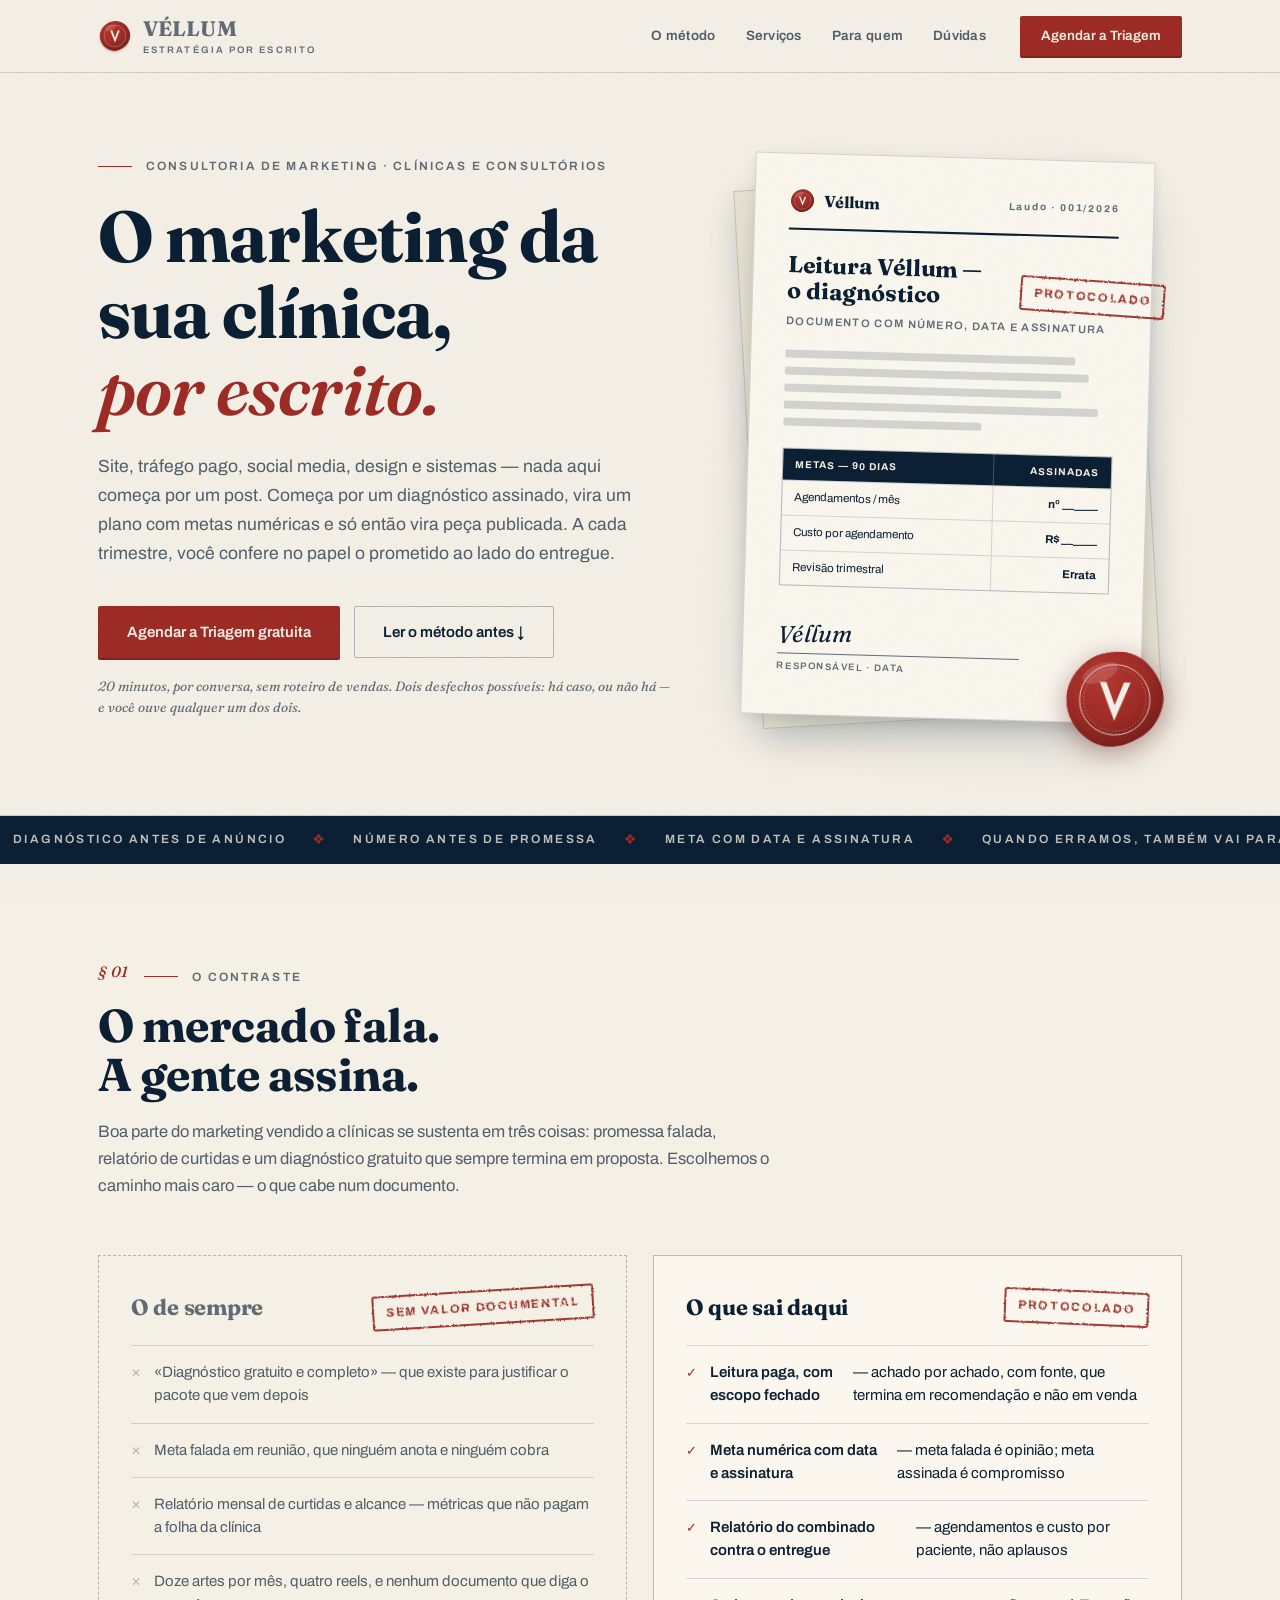
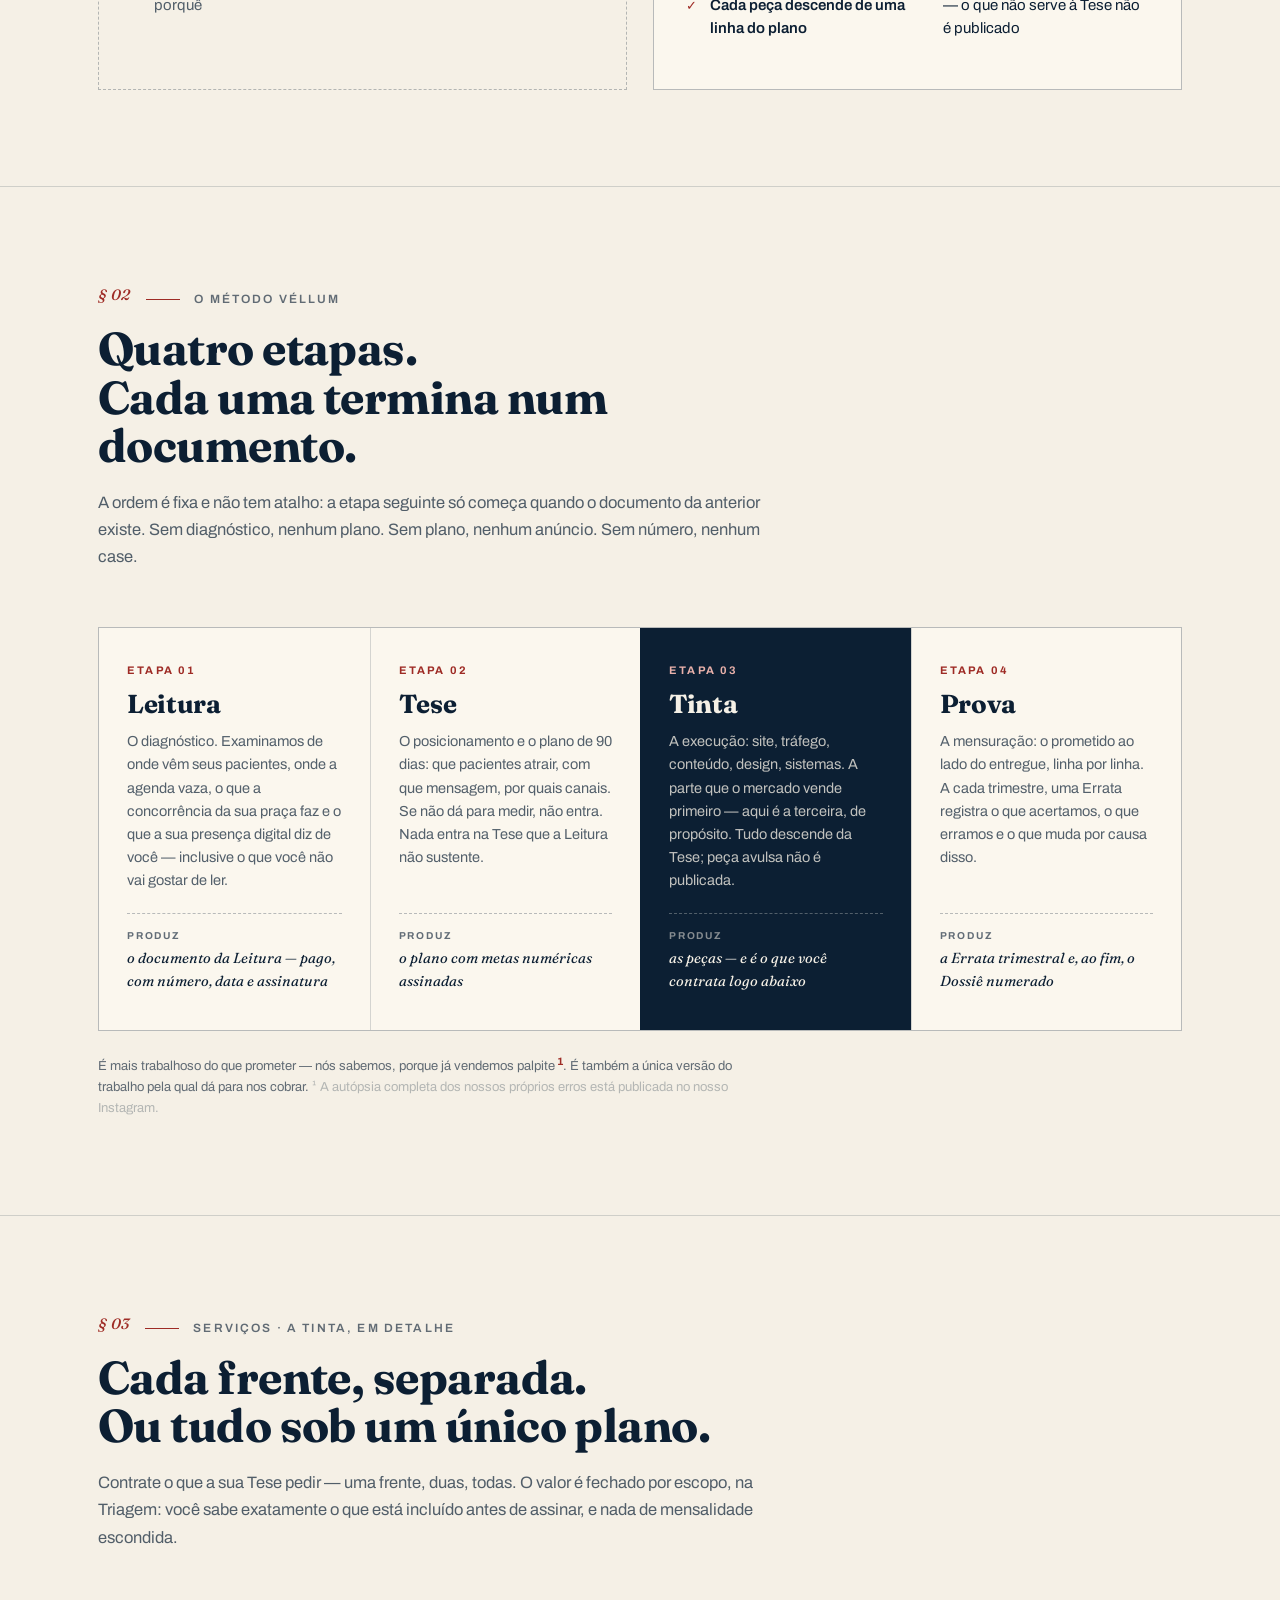
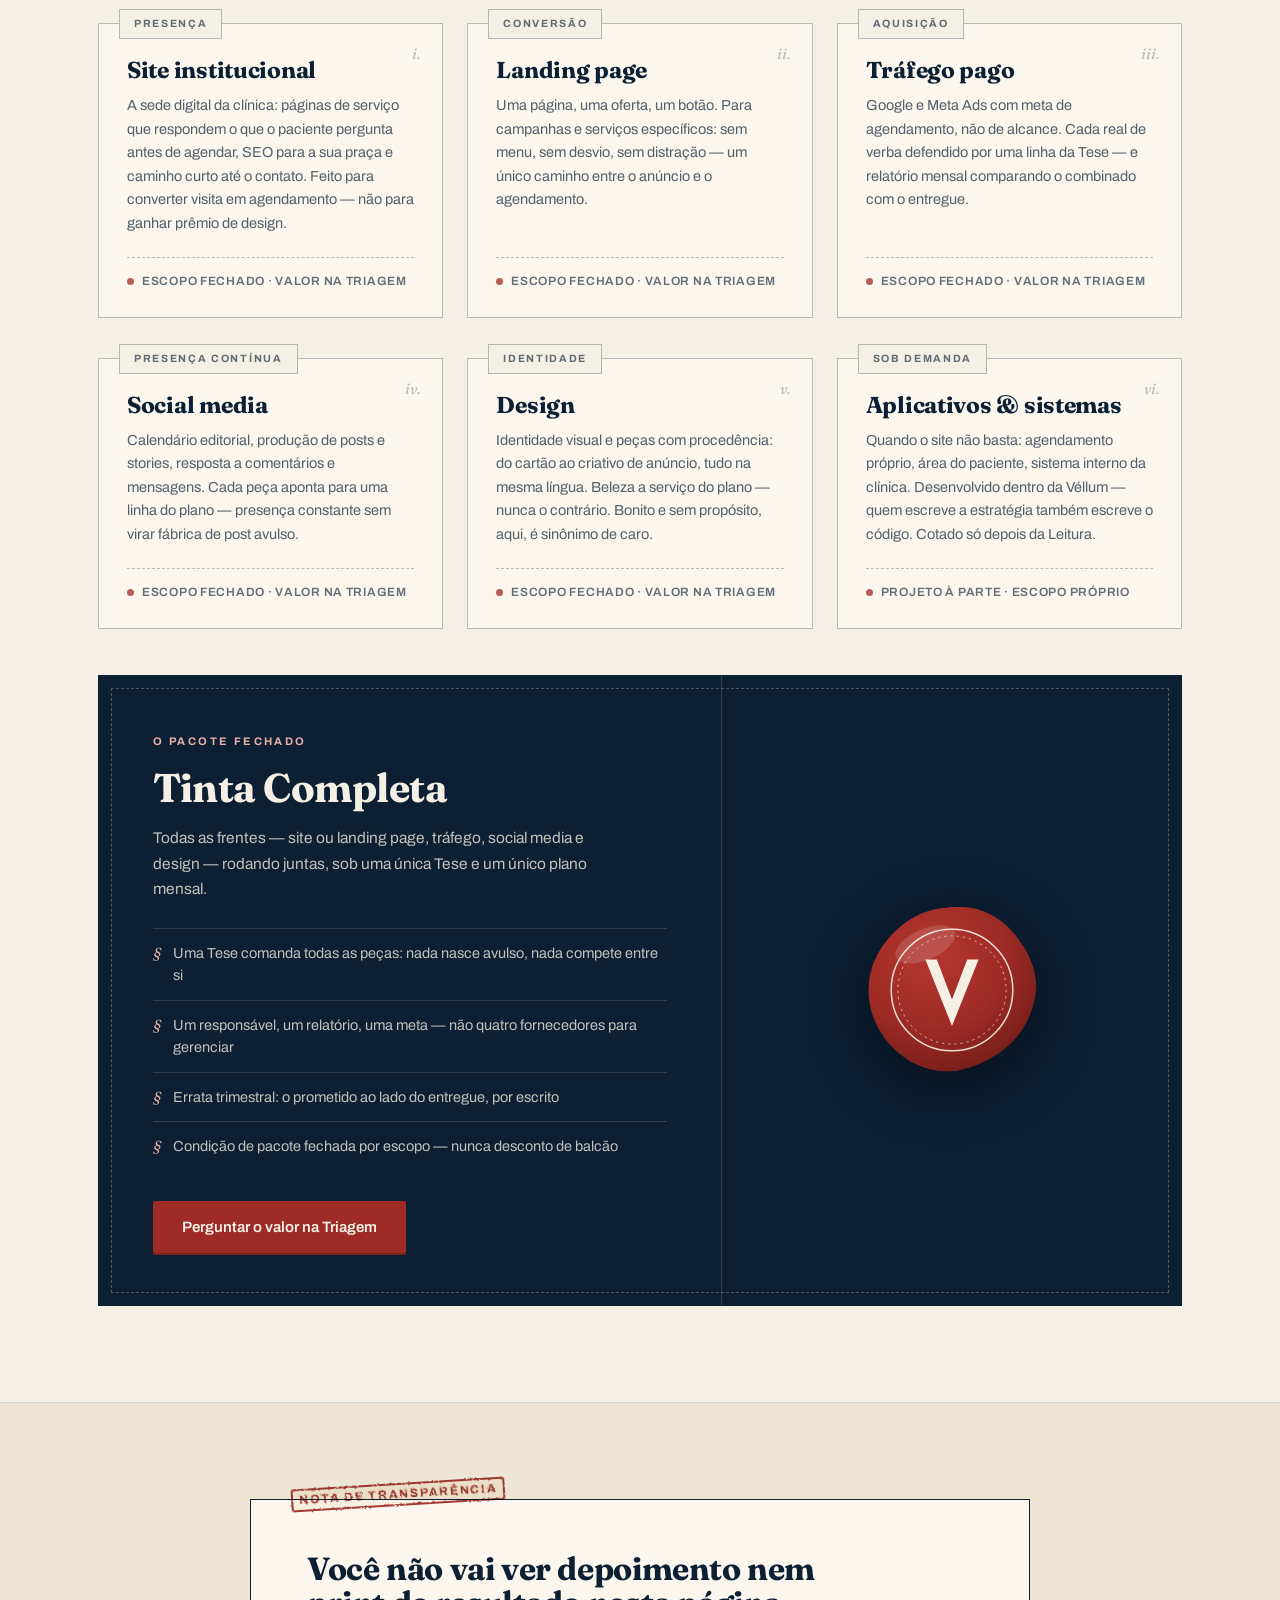
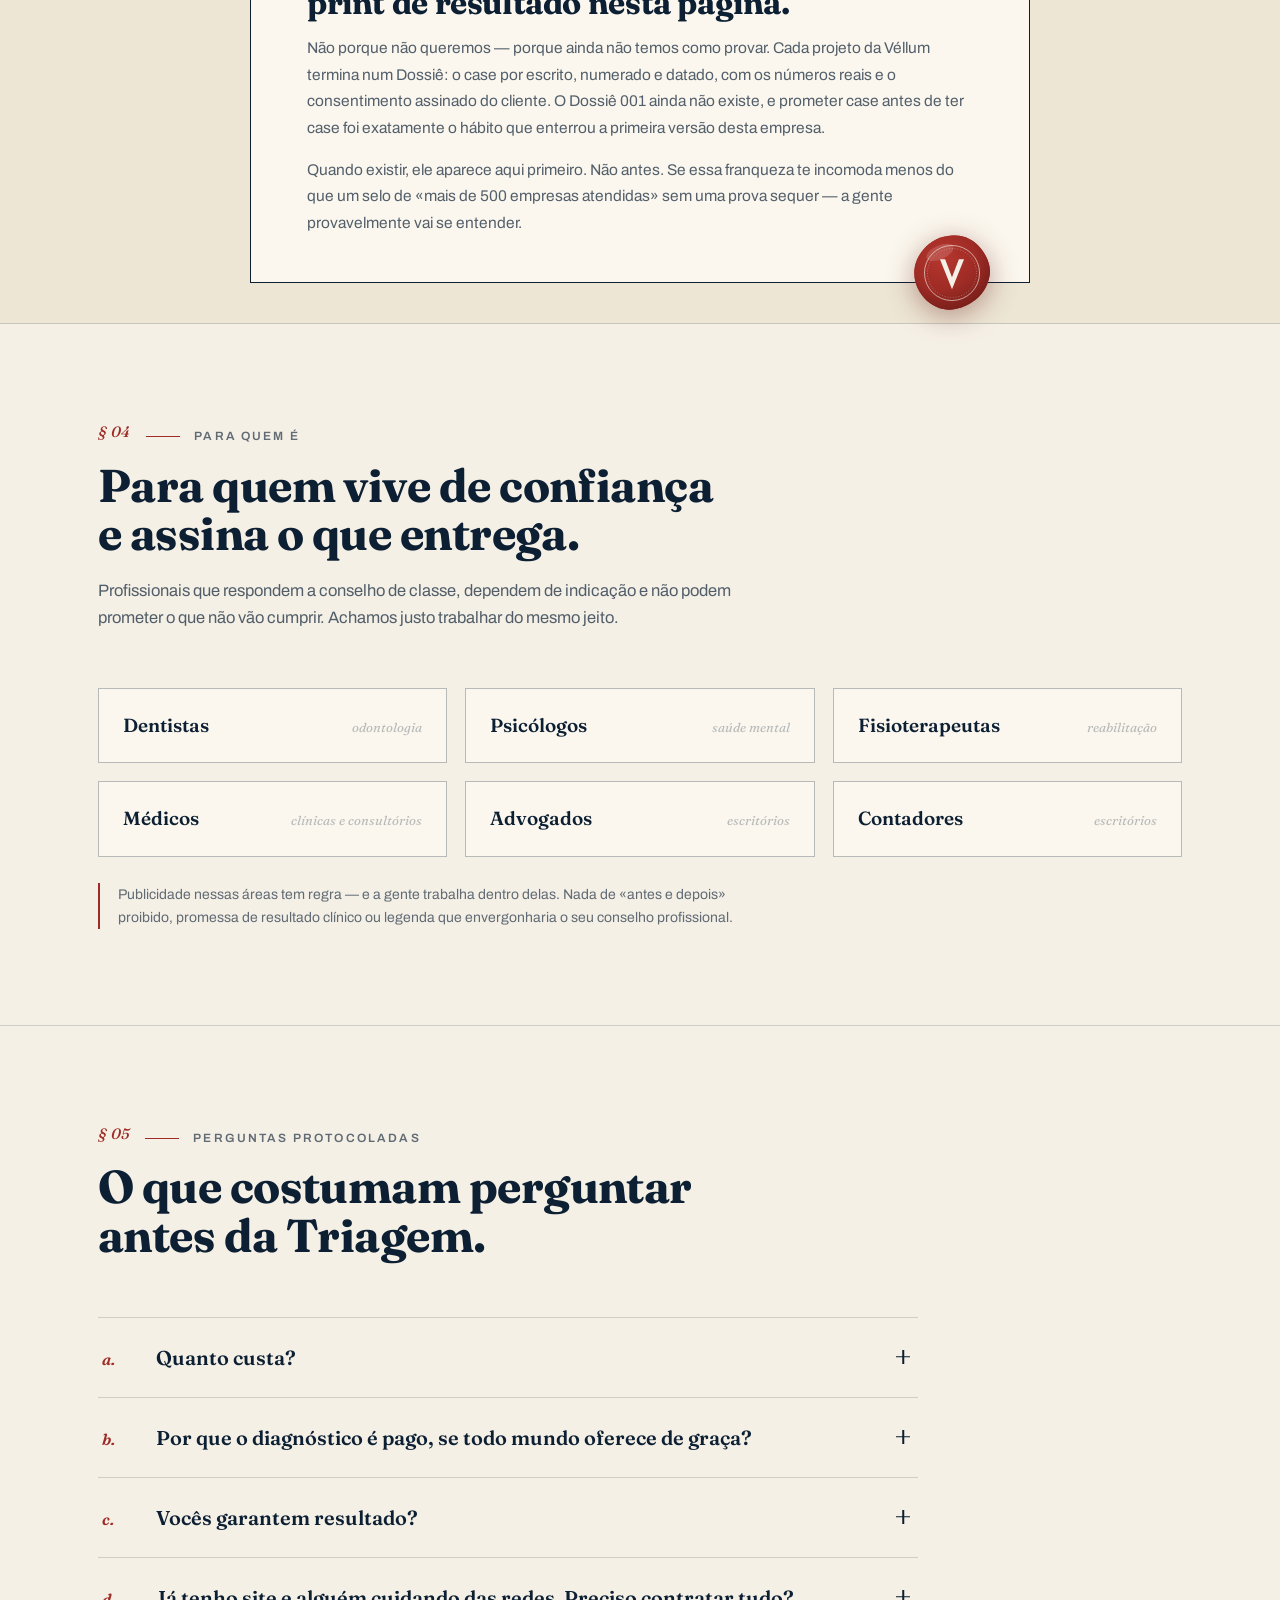
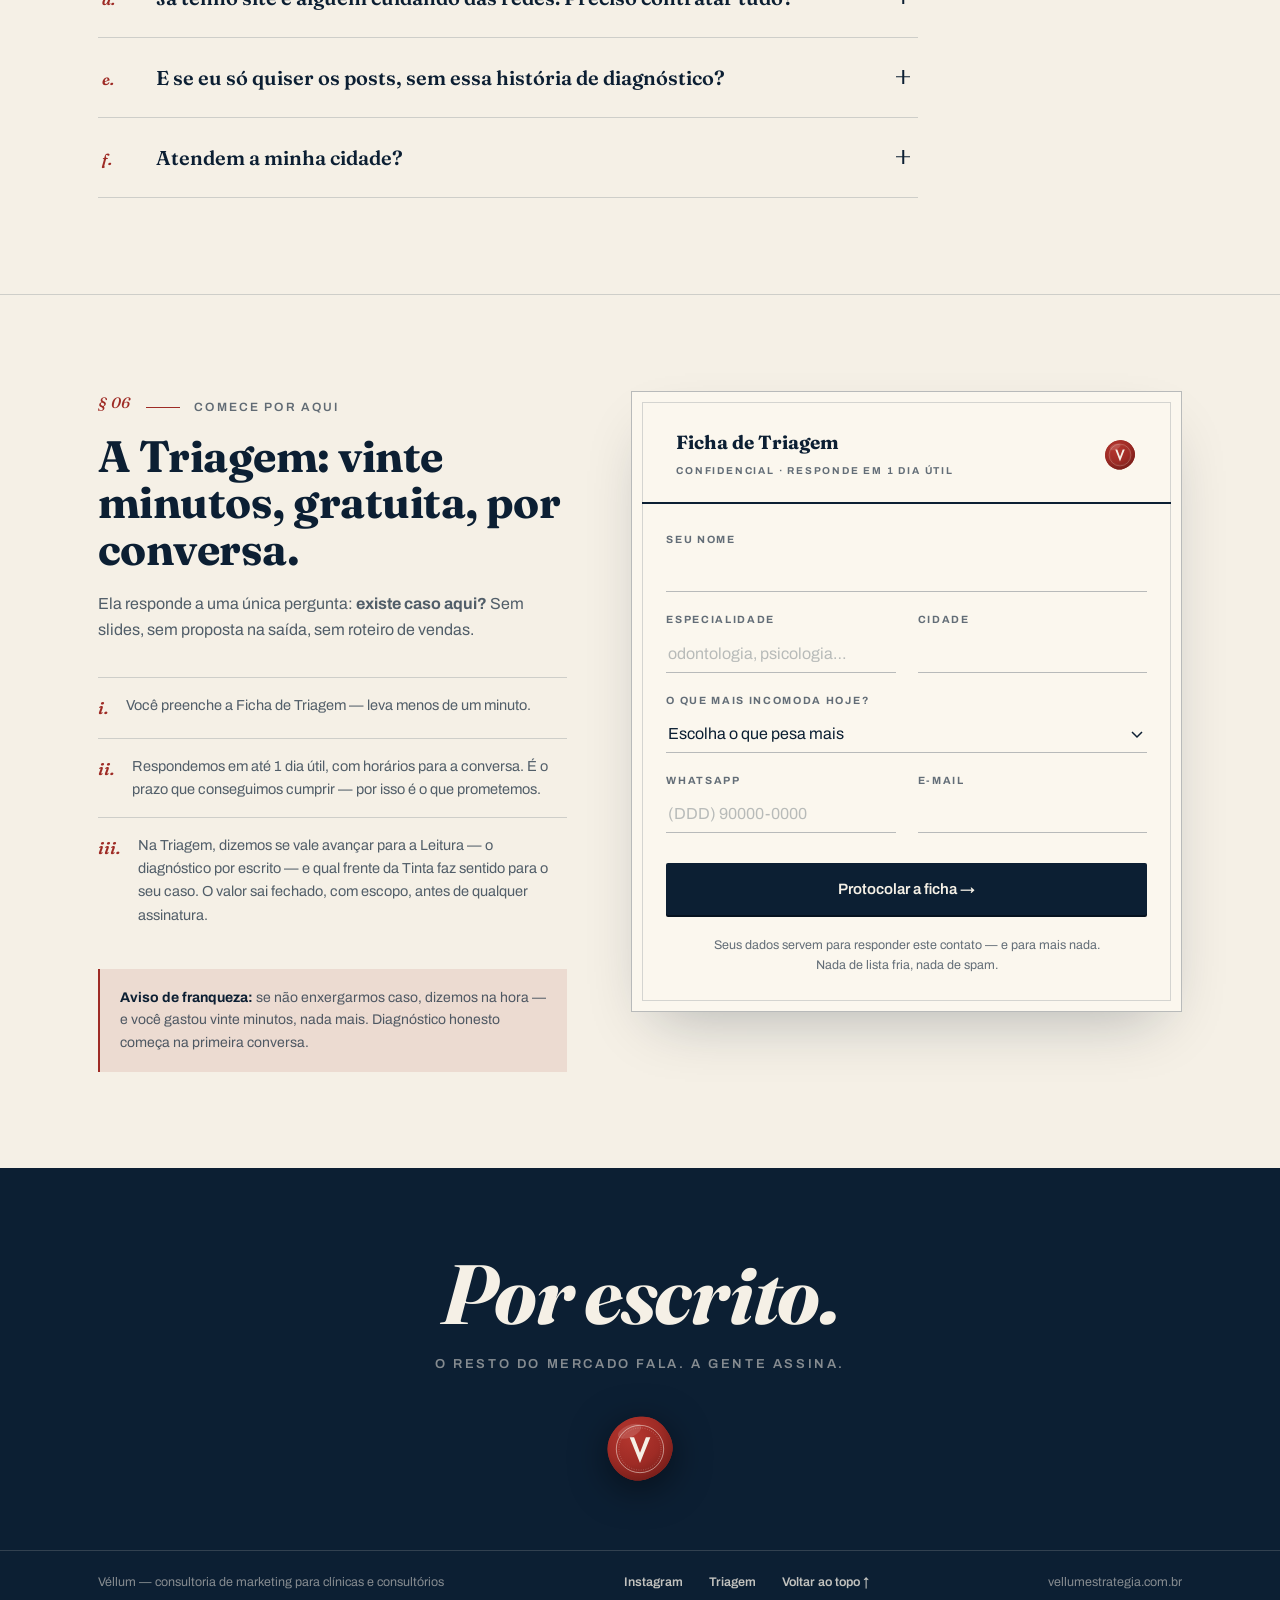
==== index.html @ a54502ae "Initial commit via Netlify [skip ci]" ====
<!doctype html>
<html lang="pt-BR" class="no-js">
<head>
<meta charset="utf-8">
<meta name="viewport" content="width=device-width, initial-scale=1">
<title>Véllum — O marketing da sua clínica, por escrito</title>
<meta name="description" content="Consultoria de marketing para clínicas e consultórios: site, tráfego pago, social media, design e sistemas — tudo descendo de um diagnóstico e de um plano com metas assinadas. Comece pela Triagem gratuita de 20 minutos.">
<meta property="og:title" content="Véllum — O marketing da sua clínica, por escrito">
<meta property="og:description" content="Diagnóstico antes de anúncio. Número antes de promessa. Meta com data e assinatura. Comece pela Triagem gratuita.">
<meta property="og:type" content="website">
<meta property="og:locale" content="pt_BR">
<meta property="og:url" content="https://vellumestrategia.com.br">
<meta property="og:image" content="https://vellumestrategia.com.br/assets/og.png">
<meta property="og:image:width" content="1200">
<meta property="og:image:height" content="630">
<meta name="twitter:card" content="summary_large_image">
<meta name="twitter:title" content="Véllum — O marketing da sua clínica, por escrito">
<meta name="twitter:description" content="Diagnóstico antes de anúncio. Número antes de promessa. Meta com data e assinatura. Comece pela Triagem gratuita.">
<meta name="twitter:image" content="https://vellumestrategia.com.br/assets/og.png">
<meta name="theme-color" content="#F5F0E6">
<link rel="canonical" href="https://vellumestrategia.com.br/">
<link rel="icon" type="image/svg+xml" href="data:image/svg+xml,%3Csvg xmlns='http://www.w3.org/2000/svg' viewBox='0 0 128 128'%3E%3Ccircle cx='64' cy='64' r='60' fill='%239E2B25'/%3E%3Cpath d='M 44 40 L 64 94 L 84 40 L 75 40 L 64 72 L 53 40 Z' fill='%23F5F0E6'/%3E%3C/svg%3E">
<link rel="icon" type="image/png" sizes="32x32" href="assets/favicon-32.png">
<link rel="apple-touch-icon" href="assets/apple-touch-icon.png">
<script type="application/ld+json">
{"@context":"https://schema.org","@type":"ProfessionalService","name":"Véllum — Estratégia por escrito","description":"Consultoria de marketing para clínicas e consultórios. Diagnóstico, plano, execução e prova — tudo por escrito, com metas assinadas.","url":"https://vellumestrategia.com.br","areaServed":"BR","sameAs":["https://instagram.com/vellum.estrategia"]}
</script>
<script type="application/ld+json">
{"@context":"https://schema.org","@type":"FAQPage","mainEntity":[
{"@type":"Question","name":"Quanto custa a consultoria da Véllum?","acceptedAnswer":{"@type":"Answer","text":"Depende do escopo — que se define antes do preço. Na Triagem gratuita, o valor sai fechado por escrito: o que está incluído, o que não está, quanto custa. Sem mensalidade escondida."}},
{"@type":"Question","name":"Por que o diagnóstico é pago?","acceptedAnswer":{"@type":"Answer","text":"Quem diagnostica de graça precisa se pagar na venda — o diagnóstico gratuito existe para encontrar um problema que o pacote resolve. A Leitura é paga para poder terminar em verdade, inclusive a de que você não precisa de nós agora. A Triagem, conversa inicial de 20 minutos, é gratuita."}},
{"@type":"Question","name":"Vocês garantem resultado?","acceptedAnswer":{"@type":"Answer","text":"Não — e desconfie de quem garante. Garantimos metas numéricas assinadas antes de começar, execução que descende do plano e revisão trimestral com o prometido ao lado do entregue."}},
{"@type":"Question","name":"Preciso contratar todos os serviços?","acceptedAnswer":{"@type":"Answer","text":"Não. As frentes são modulares: dá para contratar só o tráfego pago, só o site, só o social media ou só o design. O diagnóstico diz o que de fato precisa mudar."}},
{"@type":"Question","name":"A Véllum atende a minha cidade?","acceptedAnswer":{"@type":"Answer","text":"Sim — atendimento remoto para todo o Brasil. A concorrência da sua praça é analisada no diagnóstico e o tráfego é configurado para a geografia real dos seus pacientes."}}
]}
</script>
<!-- Google Analytics 4 · trocar o valor de VELLUM_GA4 pelo ID real (G-XXXXXXXXXX) para ativar -->
<script>
  window.VELLUM_GA4 = 'G-S2M0ZX8E9G';
  window.dataLayer = window.dataLayer || [];
  function gtag(){ dataLayer.push(arguments); }
  window.gtag = gtag;
  if (window.VELLUM_GA4 !== 'G-XXXXXXXXXX') {
    var gs = document.createElement('script');
    gs.async = true;
    gs.src = 'https://www.googletagmanager.com/gtag/js?id=' + window.VELLUM_GA4;
    document.head.appendChild(gs);
    gtag('js', new Date());
    gtag('config', window.VELLUM_GA4, { anonymize_ip: true });
  }
</script>
<link rel="preconnect" href="https://fonts.googleapis.com">
<link rel="preconnect" href="https://fonts.gstatic.com" crossorigin>
<link href="https://fonts.googleapis.com/css2?family=Fraunces:ital,opsz,wght@0,9..144,400;0,9..144,600;0,9..144,700;1,9..144,400;1,9..144,500&family=Archivo:wght@400;500;600;700&display=swap" rel="stylesheet">
<style>
  :root{
    --paper:#F5F0E6;
    --paper-warm:#FBF7EE;
    --paper-deep:#EDE6D5;
    --ink:#0C1F33;
    --ink-70:rgba(12,31,51,.70);
    --ink-55:rgba(12,31,51,.64);
    --ink-28:rgba(12,31,51,.28);
    --ink-16:rgba(12,31,51,.16);
    --lacre:#9E2B25;
    --lacre-deep:#7E211C;
    --lacre-soft:rgba(158,43,37,.10);
    --paper-on-ink:rgba(245,240,230,.78);
    --paper-on-ink-soft:rgba(245,240,230,.52);
    --serif:'Fraunces','Palatino Linotype',Palatino,Georgia,serif;
    --sans:'Archivo','Segoe UI',system-ui,sans-serif;
    --rule:1px solid var(--ink-16);
    --w:1140px;
  }
  *{margin:0;padding:0;box-sizing:border-box}
  html{scroll-behavior:smooth}
  @media(prefers-reduced-motion:reduce){html{scroll-behavior:auto}}
  [id]{scroll-margin-top:96px}
  .skip{
    position:absolute;left:-9999px;top:0;z-index:3000;
    background:var(--ink);color:var(--paper);padding:12px 20px;
    font-family:var(--sans);font-weight:600;font-size:14px;text-decoration:none;
  }
  .skip:focus{left:12px;top:12px}
  input:-webkit-autofill,input:-webkit-autofill:hover,input:-webkit-autofill:focus{
    -webkit-box-shadow:0 0 0 1000px var(--paper-warm) inset;
    -webkit-text-fill-color:var(--ink);
  }
  body{
    background:var(--paper);
    color:var(--ink);
    font-family:var(--sans);
    line-height:1.55;
    -webkit-font-smoothing:antialiased;
    text-rendering:optimizeLegibility;
    overflow-x:hidden;
  }
  body::before{
    content:'';position:fixed;inset:0;pointer-events:none;z-index:2000;
    background-image:url("data:image/svg+xml;utf8,%3Csvg%20xmlns%3D%22http%3A%2F%2Fwww.w3.org%2F2000%2Fsvg%22%20width%3D%22300%22%20height%3D%22300%22%3E%3Cfilter%20id%3D%22n%22%3E%3CfeTurbulence%20type%3D%22fractalNoise%22%20baseFrequency%3D%220.9%22%20numOctaves%3D%222%22%2F%3E%3CfeColorMatrix%20values%3D%220%200%200%200%200.05%200%200%200%200%200.12%200%200%200%200%200.2%200%200%200%200.045%200%22%2F%3E%3C%2Ffilter%3E%3Crect%20width%3D%22300%22%20height%3D%22300%22%20filter%3D%22url(%23n)%22%2F%3E%3C%2Fsvg%3E");
    opacity:.5;
  }
  ::selection{background:var(--lacre);color:var(--paper)}
  a{color:inherit}
  :focus-visible{outline:2px dashed var(--lacre);outline-offset:3px}
  .wrap{max-width:var(--w);margin:0 auto;padding:0 28px}
  h1,h2,h3{font-family:var(--serif);font-weight:700;letter-spacing:-.012em;line-height:1.06}
  .serif-i{font-family:var(--serif);font-style:italic;font-weight:500}

  /* ---------- reveal ---------- */
  .js .r{opacity:0;transform:translateY(18px);transition:opacity .65s ease,transform .65s cubic-bezier(.22,.7,.25,1)}
  .js .r.in{opacity:1;transform:none}
  .js [data-stagger]>*{opacity:0;transform:translateY(16px);transition:opacity .6s ease,transform .6s cubic-bezier(.22,.7,.25,1)}
  .js [data-stagger].in>*{opacity:1;transform:none}
  .js [data-stagger].in>*:nth-child(2){transition-delay:.08s}
  .js [data-stagger].in>*:nth-child(3){transition-delay:.16s}
  .js [data-stagger].in>*:nth-child(4){transition-delay:.24s}
  .js [data-stagger].in>*:nth-child(5){transition-delay:.32s}
  .js [data-stagger].in>*:nth-child(6){transition-delay:.40s}
  .js [data-stagger].in>*:nth-child(7){transition-delay:.48s}
  @media(prefers-reduced-motion:reduce){
    .js .r,.js [data-stagger]>*{opacity:1 !important;transform:none !important;transition:none !important}
  }

  /* ---------- type helpers ---------- */
  .eyebrow{
    font-size:12px;letter-spacing:.18em;text-transform:uppercase;
    color:var(--ink-55);font-weight:600;display:flex;align-items:center;gap:14px;
  }
  .eyebrow::before{content:'';width:34px;height:1px;background:var(--lacre);flex:none}
  .section-num{
    font-family:var(--serif);font-style:italic;font-weight:500;
    color:var(--lacre);font-size:15px;letter-spacing:.02em;white-space:nowrap;
  }

  /* ---------- stamp ---------- */
  .stamp{
    display:inline-block;
    font-family:var(--sans);font-weight:700;font-size:12px;
    letter-spacing:.14em;text-transform:uppercase;
    color:var(--lacre);
    border:2.5px solid var(--lacre);
    border-radius:3px;
    padding:6px 12px;
    transform:rotate(-3.5deg);
    mix-blend-mode:multiply;
    opacity:.92;
    filter:url(#rough-ink);
  }
  .stamp.ok{transform:rotate(2.5deg)}
  .stamp.big{font-size:15px;padding:9px 18px;border-width:3px}

  /* ---------- buttons ---------- */
  .btn{
    display:inline-flex;align-items:center;justify-content:center;gap:10px;
    font-family:var(--sans);font-weight:600;font-size:15px;line-height:1.2;
    padding:16px 28px;border-radius:2px;text-decoration:none;cursor:pointer;
    border:1.5px solid transparent;
    transition:background .18s ease,border-color .18s ease,transform .12s ease,box-shadow .18s ease;
  }
  .btn:active{transform:translateY(1px)}
  .btn-wax{
    background:var(--lacre);color:var(--paper);
    box-shadow:0 2px 0 var(--lacre-deep);
  }
  .btn-wax:hover{background:var(--lacre-deep);box-shadow:0 1px 0 var(--lacre-deep)}
  .btn-ink{background:var(--ink);color:var(--paper);box-shadow:0 2px 0 #06121f}
  .btn-ink:hover{background:#122c47}
  .btn-line{background:transparent;color:var(--ink);border-color:var(--ink-28)}
  .btn-line:hover{border-color:var(--ink)}
  .btn small{display:block;font-weight:500;font-size:12px;opacity:.75;letter-spacing:.02em}

  /* ---------- header ---------- */
  header{
    position:sticky;top:0;z-index:100;
    background:rgba(245,240,230,.9);
    backdrop-filter:blur(8px);-webkit-backdrop-filter:blur(8px);
    border-bottom:var(--rule);
    transition:box-shadow .25s ease;
  }
  header.scrolled{box-shadow:0 1px 0 var(--ink-16),0 8px 24px rgba(12,31,51,.06)}
  header .wrap{display:flex;align-items:center;justify-content:space-between;height:72px}
  .brand{display:flex;align-items:center;gap:11px;text-decoration:none}
  .brand svg{width:34px;height:34px;display:block;filter:drop-shadow(0 1px 1px rgba(94,17,12,.35))}
  .brand b{font-family:var(--serif);font-weight:700;font-size:21px;letter-spacing:.005em}
  .brand span{display:block;font-size:9.5px;letter-spacing:.22em;text-transform:uppercase;color:var(--ink-55);font-weight:600;margin-top:-2px}
  nav{display:flex;align-items:center;gap:34px}
  .navlinks{display:none;gap:30px}
  @media(min-width:880px){.navlinks{display:flex}}
  .navlinks a{font-size:13.5px;font-weight:600;text-decoration:none;color:var(--ink-70);letter-spacing:.02em;position:relative;padding:4px 0}
  .navlinks a::after{content:'';position:absolute;left:0;bottom:0;height:1.5px;width:0;background:var(--lacre);transition:width .22s ease}
  .navlinks a:hover::after{width:100%}
  .nav-cta{padding:11px 20px;font-size:13.5px;white-space:nowrap}

  /* ---------- hero ---------- */
  .hero{position:relative;border-bottom:var(--rule);overflow:hidden}
  .hero .wrap{
    display:grid;grid-template-columns:minmax(0,1.05fr) minmax(0,.85fr);
    gap:40px;align-items:center;padding-top:84px;padding-bottom:96px;
  }
  @media(max-width:960px){
    .hero .wrap{grid-template-columns:1fr;padding-top:60px;padding-bottom:64px}
  }
  .hero h1{font-size:clamp(40px,6vw,72px);max-width:640px;margin-top:22px}
  .hero h1 em{font-style:italic;font-weight:600;color:var(--lacre);white-space:nowrap}
  .hero .lede{
    font-size:17.5px;color:var(--ink-70);max-width:540px;margin-top:26px;line-height:1.65;
  }
  .hero .ctas{display:flex;gap:14px;margin-top:38px;flex-wrap:wrap;align-items:center}
  .hero .cta-note{
    margin-top:18px;font-size:13.5px;color:var(--ink-55);
    font-family:var(--serif);font-style:italic;
  }

  /* documento ilustrado */
  .doc-stage{position:relative;min-height:520px;display:flex;align-items:center;justify-content:center}
  @media(max-width:960px){.doc-stage{min-height:0;margin-top:52px;transform:scale(.94)}}
  @media(max-width:460px){.doc-stage{display:none}}
  .sheet{
    position:relative;width:400px;background:var(--paper-warm);
    border:1px solid var(--ink-16);
    box-shadow:0 24px 60px -18px rgba(12,31,51,.28),0 4px 14px rgba(12,31,51,.08);
    padding:34px 34px 40px;
    transform:rotate(1.6deg);
  }
  .sheet-behind{
    position:absolute;width:400px;height:96%;left:50%;top:52%;
    transform:translate(-50%,-50%) rotate(-3.2deg);
    background:var(--paper-deep);border:1px solid var(--ink-16);
    box-shadow:0 10px 30px rgba(12,31,51,.12);
  }
  .sheet-behind::before{
    content:'TESE · PLANO DE 90 DIAS';
    position:absolute;top:14px;left:22px;
    font-size:10px;letter-spacing:.2em;color:var(--ink-28);font-weight:700;
  }
  .doc-head{display:flex;align-items:center;justify-content:space-between;border-bottom:2px solid var(--ink);padding-bottom:14px}
  .doc-head .l{display:flex;align-items:center;gap:9px}
  .doc-head svg{width:26px;height:26px}
  .doc-head b{font-family:var(--serif);font-size:16px}
  .doc-head span{font-size:10px;letter-spacing:.18em;color:var(--ink-55);font-weight:700}
  .doc-title{margin-top:22px;font-family:var(--serif);font-weight:700;font-size:23px;line-height:1.15}
  .doc-meta{margin-top:8px;font-size:11px;letter-spacing:.12em;text-transform:uppercase;color:var(--ink-55);font-weight:600}
  .doc-lines{margin-top:20px;display:flex;flex-direction:column;gap:9px}
  .doc-lines i{display:block;height:8px;border-radius:2px;background:var(--ink-16)}
  .doc-lines i:nth-child(2){width:92%}
  .doc-lines i:nth-child(3){width:84%}
  .doc-lines i:nth-child(4){width:95%}
  .doc-lines i:nth-child(5){width:60%}
  .doc-table{margin-top:22px;border:1px solid var(--ink-28);font-size:11.5px}
  .doc-table .tr{display:flex;border-top:1px solid var(--ink-16)}
  .doc-table .tr:first-child{border-top:0;background:var(--ink);color:var(--paper);font-weight:700;letter-spacing:.1em;text-transform:uppercase;font-size:10px}
  .doc-table .td{padding:8px 12px;flex:1}
  .doc-table .td+.td{border-left:1px solid var(--ink-16);flex:0 0 118px;text-align:right;font-weight:700}
  .doc-table .tr:first-child .td+.td{border-left-color:rgba(245,240,230,.25)}
  .doc-sign{margin-top:26px;display:flex;align-items:flex-end;justify-content:space-between}
  .doc-sign .line{flex:1;margin-right:88px}
  .doc-sign .sig{font-family:var(--serif);font-style:italic;font-size:24px;color:var(--ink);transform:rotate(-2deg)}
  .doc-sign .lbl{border-top:1px solid var(--ink-55);margin-top:4px;padding-top:5px;font-size:9.5px;letter-spacing:.16em;text-transform:uppercase;color:var(--ink-55);font-weight:600}
  .doc-stamp{position:absolute;right:-14px;top:118px}
  .doc-seal{position:absolute;right:-30px;bottom:-32px;width:110px;height:110px;filter:drop-shadow(0 6px 14px rgba(94,17,12,.4))}

  /* ---------- ticker ---------- */
  .ticker{background:var(--ink);color:var(--paper-on-ink);overflow:hidden;border-bottom:var(--rule)}
  .ticker-track{display:flex;width:max-content;animation:tick 30s linear infinite}
  .ticker span{
    display:inline-flex;align-items:center;gap:26px;
    padding:13px 13px;font-size:12px;letter-spacing:.2em;text-transform:uppercase;font-weight:600;white-space:nowrap;
  }
  .ticker b{color:var(--lacre);font-size:14px;font-weight:400}
  @keyframes tick{to{transform:translateX(-50%)}}
  @media(prefers-reduced-motion:reduce){.ticker-track{animation:none}}

  /* ---------- sections ---------- */
  section{padding:96px 0;border-bottom:var(--rule);position:relative}
  @media(max-width:760px){section{padding:68px 0}}
  .section-head{max-width:680px;margin-bottom:56px}
  .section-head .top{display:flex;align-items:baseline;gap:16px;margin-bottom:16px}
  .section-head h2{font-size:clamp(30px,4.2vw,46px)}
  .section-head .sub{margin-top:18px;color:var(--ink-70);font-size:16.5px;line-height:1.65}

  /* ---------- contraste ---------- */
  .versus{display:grid;grid-template-columns:1fr 1fr;gap:26px}
  @media(max-width:820px){.versus{grid-template-columns:1fr}}
  .vs-card{border:1px solid var(--ink-28);background:var(--paper-warm);padding:34px 32px;position:relative}
  .vs-card.bad{background:transparent;border-style:dashed}
  .vs-card .vs-head{display:flex;align-items:center;justify-content:space-between;gap:12px;margin-bottom:8px}
  .vs-card h3{font-size:22px}
  .vs-card.bad h3{color:var(--ink-55)}
  .vs-list{list-style:none;margin-top:20px}
  .vs-list li{
    padding:15px 0;border-top:1px solid var(--ink-16);
    font-size:15px;color:var(--ink-70);line-height:1.55;
    display:flex;gap:13px;align-items:baseline;
  }
  .vs-list li::before{flex:none;font-weight:700}
  .vs-card.bad .vs-list li::before{content:'✕';color:var(--ink-28);font-size:12px}
  .vs-card.good .vs-list li::before{content:'✓';color:var(--lacre);font-size:13px}
  .vs-card.good .vs-list li{color:var(--ink)}
  .vs-card.good .vs-list li b{font-weight:600}

  /* ---------- metodo ---------- */
  .met-grid{display:grid;grid-template-columns:repeat(4,1fr);gap:0;border:1px solid var(--ink-28);background:var(--paper-warm)}
  @media(max-width:960px){.met-grid{grid-template-columns:1fr 1fr}}
  @media(max-width:560px){.met-grid{grid-template-columns:1fr}}
  .met{padding:34px 28px 38px;border-left:1px solid var(--ink-16);position:relative;min-height:280px;display:flex;flex-direction:column}
  .met:first-child{border-left:0}
  @media(max-width:960px){.met:nth-child(3){border-left:0}.met:nth-child(n+3){border-top:1px solid var(--ink-16)}}
  @media(max-width:560px){.met{border-left:0 !important;border-top:1px solid var(--ink-16)}.met:first-child{border-top:0}}
  .met .stage{font-size:11px;letter-spacing:.2em;font-weight:700;color:var(--lacre);text-transform:uppercase}
  .met h3{font-size:26px;margin-top:12px}
  .met p{margin-top:12px;font-size:14.5px;color:var(--ink-70);line-height:1.6;flex-grow:1}
  .met .produce{
    margin-top:20px;padding-top:14px;border-top:1px dashed var(--ink-28);
    font-size:12.5px;color:var(--ink-55);
  }
  .met .produce b{display:block;font-size:10px;letter-spacing:.18em;text-transform:uppercase;margin-bottom:4px;color:var(--ink-55)}
  .met .produce span{font-family:var(--serif);font-style:italic;font-size:14.5px;color:var(--ink)}
  .met.dark{background:var(--ink);color:var(--paper)}
  .met.dark .stage{color:#E8B0AA}
  .met.dark p{color:var(--paper-on-ink)}
  .met.dark .produce{border-top-color:rgba(245,240,230,.3);color:var(--paper-on-ink-soft)}
  .met.dark .produce b{color:var(--paper-on-ink-soft)}
  .met.dark .produce span{color:var(--paper)}
  .met-foot{margin-top:22px;font-size:13px;color:var(--ink-55);max-width:640px;line-height:1.6}
  .met-foot sup{color:var(--lacre);font-weight:700}

  /* ---------- serviços ---------- */
  .svc-grid{display:grid;grid-template-columns:repeat(3,1fr);gap:24px;margin-top:14px}
  @media(max-width:980px){.svc-grid{grid-template-columns:1fr 1fr}}
  @media(max-width:640px){.svc-grid{grid-template-columns:1fr}}
  .svc{
    position:relative;border:1px solid var(--ink-28);background:var(--paper-warm);
    padding:34px 28px 26px;margin-top:16px;
    display:flex;flex-direction:column;
    transition:transform .22s ease,box-shadow .22s ease;
  }
  .svc:hover{transform:translateY(-4px);box-shadow:0 18px 40px -18px rgba(12,31,51,.25)}
  .svc .tab{
    position:absolute;top:-15px;left:20px;
    background:var(--paper);border:1px solid var(--ink-28);
    font-size:10.5px;letter-spacing:.16em;text-transform:uppercase;font-weight:700;color:var(--ink-55);
    padding:6px 14px;
  }
  .svc h3{font-size:23px}
  .svc p{margin-top:12px;font-size:14.5px;color:var(--ink-70);line-height:1.62;flex-grow:1}
  .svc .num{position:absolute;top:18px;right:22px;font-family:var(--serif);font-style:italic;color:var(--ink-28);font-size:15px}
  .svc .foot{
    margin-top:22px;padding-top:14px;border-top:1px dashed var(--ink-28);
    font-size:12px;letter-spacing:.06em;color:var(--ink-55);
    display:flex;align-items:center;gap:8px;text-transform:uppercase;font-weight:600;
  }
  .svc .foot::before{content:'';width:7px;height:7px;border-radius:50%;background:var(--lacre);opacity:.75}

  /* bundle */
  .bundle{
    margin-top:46px;background:var(--ink);color:var(--paper);
    border:1px solid var(--ink);position:relative;overflow:hidden;
    display:grid;grid-template-columns:1.15fr .85fr;gap:0;
  }
  @media(max-width:880px){.bundle{grid-template-columns:1fr}}
  .bundle::before{
    content:'';position:absolute;inset:12px;border:1px dashed rgba(245,240,230,.28);pointer-events:none;
  }
  .bundle .bl{padding:52px 54px}
  @media(max-width:600px){.bundle .bl{padding:40px 30px}}
  .bundle .tagline{font-size:11px;letter-spacing:.22em;text-transform:uppercase;font-weight:700;color:#E8B0AA}
  .bundle h3{font-size:clamp(28px,3.4vw,40px);margin-top:14px}
  .bundle .bp{margin-top:16px;color:var(--paper-on-ink);font-size:15.5px;max-width:480px;line-height:1.65}
  .bundle ul{list-style:none;margin-top:26px;display:flex;flex-direction:column;gap:0}
  .bundle li{
    padding:13px 0;border-top:1px solid rgba(245,240,230,.16);
    font-size:14.5px;color:var(--paper-on-ink);display:flex;gap:12px;align-items:baseline;
  }
  .bundle li::before{content:'§';color:#E8B0AA;font-family:var(--serif);font-style:italic;flex:none}
  .bundle .br{
    position:relative;display:flex;align-items:center;justify-content:center;
    border-left:1px solid rgba(245,240,230,.16);padding:52px 40px;
  }
  @media(max-width:880px){.bundle .br{border-left:0;border-top:1px solid rgba(245,240,230,.16);padding:40px}}
  .bundle .br .seal-big{width:190px;height:190px;filter:drop-shadow(0 14px 30px rgba(0,0,0,.45))}
  .bundle .bl .btn{margin-top:30px}

  /* ---------- transparência ---------- */
  .transp-note{
    max-width:780px;margin:0 auto;position:relative;
    border:1.5px solid var(--ink);background:var(--paper-warm);
    padding:52px 56px 46px;
  }
  @media(max-width:640px){.transp-note{padding:40px 26px}}
  .transp-note .stamp-top{position:absolute;top:-17px;left:40px;background:var(--paper-warm);padding:0 6px}
  .transp-note h2{font-size:clamp(24px,3vw,32px);max-width:520px}
  .transp-note p{margin-top:16px;color:var(--ink-70);font-size:15.5px;line-height:1.7}
  .transp-note .foot-seal{position:absolute;right:34px;bottom:-34px;width:86px;height:86px;filter:drop-shadow(0 6px 14px rgba(94,17,12,.4))}
  .transp-wrap{padding-bottom:40px}

  /* ---------- para quem ---------- */
  .quem-grid{display:grid;grid-template-columns:repeat(3,1fr);gap:18px}
  @media(max-width:820px){.quem-grid{grid-template-columns:1fr 1fr}}
  @media(max-width:480px){.quem-grid{grid-template-columns:1fr}}
  .quem{
    border:1px solid var(--ink-28);background:var(--paper-warm);padding:22px 24px;
    display:flex;align-items:baseline;justify-content:space-between;gap:10px;
  }
  .quem b{font-family:var(--serif);font-weight:600;font-size:19px}
  .quem span{font-family:var(--serif);font-style:italic;color:var(--ink-28);font-size:13px}
  .quem-note{
    margin-top:26px;font-size:14px;color:var(--ink-55);max-width:640px;line-height:1.65;
    padding-left:18px;border-left:2px solid var(--lacre);
  }

  /* ---------- FAQ ---------- */
  .faq{max-width:820px}
  .faq details{border-top:1px solid var(--ink-16)}
  .faq details:last-child{border-bottom:1px solid var(--ink-16)}
  .faq summary{
    list-style:none;cursor:pointer;display:flex;align-items:baseline;gap:20px;
    padding:24px 4px;font-family:var(--serif);font-weight:600;font-size:20px;
    transition:color .15s ease;
  }
  .faq summary::-webkit-details-marker{display:none}
  .faq summary:hover{color:var(--lacre)}
  .faq summary .q{flex:1}
  .faq summary .mark{
    font-family:var(--serif);font-style:italic;color:var(--lacre);font-size:16px;flex:none;width:34px;
  }
  .faq summary .plus{
    flex:none;width:22px;height:22px;position:relative;top:3px;
  }
  .faq summary .plus::before,.faq summary .plus::after{
    content:'';position:absolute;background:var(--ink);left:50%;top:50%;
    transition:transform .25s ease;
  }
  .faq summary .plus::before{width:14px;height:1.5px;transform:translate(-50%,-50%)}
  .faq summary .plus::after{width:1.5px;height:14px;transform:translate(-50%,-50%)}
  .faq details[open] summary .plus::after{transform:translate(-50%,-50%) rotate(90deg)}
  .faq .a{padding:0 58px 26px 54px;color:var(--ink-70);font-size:15.5px;line-height:1.7}
  @media(max-width:640px){.faq .a{padding:0 10px 24px 10px}}
  .faq .a p+p{margin-top:10px}

  /* ---------- ficha / contato ---------- */
  .ficha-section{border-bottom:0}
  .ficha-grid{display:grid;grid-template-columns:.92fr 1.08fr;gap:64px;align-items:start}
  @media(max-width:920px){.ficha-grid{grid-template-columns:1fr;gap:44px}}
  .ficha-copy h2{font-size:clamp(30px,4vw,44px)}
  .ficha-copy .sub{margin-top:18px;color:var(--ink-70);font-size:16px;line-height:1.65;max-width:440px}
  .steps{margin-top:34px;display:flex;flex-direction:column}
  .step{display:flex;gap:18px;padding:16px 0;border-top:1px solid var(--ink-16);font-size:14.5px;color:var(--ink-70);line-height:1.6}
  .step b{font-family:var(--serif);font-style:italic;font-weight:600;color:var(--lacre);flex:none;font-size:17px}
  .honesty{
    margin-top:26px;padding:18px 20px;background:var(--lacre-soft);
    border-left:2px solid var(--lacre);font-size:14px;color:var(--ink-70);line-height:1.6;
  }
  .honesty b{color:var(--ink)}

  .ficha{
    position:relative;background:var(--paper-warm);
    border:1px solid var(--ink-28);
    box-shadow:0 26px 60px -24px rgba(12,31,51,.3);
    padding:0;
  }
  .ficha::before{content:'';position:absolute;inset:10px;border:1px solid var(--ink-16);pointer-events:none}
  .ficha-head{
    display:flex;align-items:center;justify-content:space-between;
    padding:26px 34px 20px;border-bottom:2px solid var(--ink);margin:10px 10px 0;
  }
  .ficha-head .t b{font-family:var(--serif);font-size:19px;display:block}
  .ficha-head .t span{font-size:10px;letter-spacing:.18em;text-transform:uppercase;color:var(--ink-55);font-weight:700}
  .ficha-head svg{width:34px;height:34px}
  form{padding:28px 34px 36px;display:flex;flex-direction:column;gap:20px;position:relative}
  @media(max-width:480px){form{padding:24px 22px 30px}.ficha-head{padding:22px 22px 16px}}
  .field label{
    display:block;font-size:10.5px;font-weight:700;letter-spacing:.16em;text-transform:uppercase;
    color:var(--ink-55);margin-bottom:8px;
  }
  .field input,.field select,.field textarea{
    width:100%;border:0;border-bottom:1.5px solid var(--ink-28);background:transparent;
    padding:8px 2px 10px;font-family:var(--sans);font-size:16px;color:var(--ink);border-radius:0;
    transition:border-color .18s ease;
    appearance:none;-webkit-appearance:none;
  }
  .field select{
    background-image:url("data:image/svg+xml;utf8,%3Csvg xmlns='http://www.w3.org/2000/svg' width='12' height='8'%3E%3Cpath d='M1 1l5 5 5-5' fill='none' stroke='%230C1F33' stroke-width='1.5'/%3E%3C/svg%3E");
    background-repeat:no-repeat;background-position:right 4px center;padding-right:24px;
  }
  .field input::placeholder{color:var(--ink-28)}
  .field input:focus,.field select:focus,.field textarea:focus{outline:none;border-color:var(--lacre)}
  .row2{display:grid;grid-template-columns:1fr 1fr;gap:22px}
  @media(max-width:480px){.row2{grid-template-columns:1fr}}
  form .btn{margin-top:10px;width:100%}
  .form-note{font-size:12.5px;color:var(--ink-55);text-align:center;line-height:1.6}

  /* ---------- footer ---------- */
  footer{background:var(--ink);color:var(--paper);position:relative;overflow:hidden}
  .foot-main{padding:84px 0 64px;text-align:center;position:relative}
  .foot-main .porescrito{
    font-family:var(--serif);font-weight:700;font-style:italic;
    font-size:clamp(44px,7vw,84px);letter-spacing:-.015em;line-height:1;
  }
  .foot-main .tag{margin-top:18px;font-size:13px;letter-spacing:.2em;text-transform:uppercase;color:var(--paper-on-ink-soft);font-weight:600}
  .foot-main .seal-foot{width:74px;height:74px;margin:38px auto 0;display:block;filter:drop-shadow(0 8px 18px rgba(0,0,0,.5))}
  .foot-bar{border-top:1px solid rgba(245,240,230,.16)}
  .foot-bar .wrap{
    display:flex;align-items:center;justify-content:space-between;gap:14px;
    padding-top:22px;padding-bottom:22px;flex-wrap:wrap;font-size:12.5px;color:var(--paper-on-ink-soft);
  }
  .foot-bar a{color:var(--paper-on-ink);text-decoration:none;font-weight:600}
  .foot-bar a:hover{color:var(--paper)}
  .foot-links{display:flex;gap:26px}
</style>
</head>
<body>

<!-- filtros e símbolos SVG globais -->
<svg width="0" height="0" style="position:absolute" aria-hidden="true">
  <defs>
    <filter id="rough-ink">
      <feTurbulence type="fractalNoise" baseFrequency="0.55" numOctaves="2" result="n" seed="7"/>
      <feDisplacementMap in="SourceGraphic" in2="n" scale="2.6"/>
    </filter>
    <g id="selo-v">
      <path d="M100,13 C127,10 152,23 167,43 C182,62 192,84 187,109 C182,133 169,154 148,167 C128,180 104,189 80,184 C57,179 37,164 25,144 C12,123 9,98 16,76 C24,53 41,33 63,22 C75,16 87,14 100,13 Z" fill="#9E2B25"/>
      <path d="M100,13 C127,10 152,23 167,43 C182,62 192,84 187,109 C182,133 169,154 148,167 C128,180 104,189 80,184 C57,179 37,164 25,144 C12,123 9,98 16,76 C24,53 41,33 63,22 C75,16 87,14 100,13 Z" fill="url(#waxgrad)"/>
      <circle cx="100" cy="100" r="64" fill="none" stroke="#F5F0E6" stroke-width="1.6" opacity=".9"/>
      <circle cx="100" cy="100" r="57" fill="none" stroke="#F5F0E6" stroke-width="1" stroke-dasharray="2.5 4" opacity=".7"/>
      <path d="M 72 68 L 100 138 L 128 68 L 116 68 L 100 110 L 84 68 Z" fill="#F5F0E6"/>
      <ellipse cx="72" cy="52" rx="34" ry="16" fill="#FFFFFF" opacity=".14" transform="rotate(-24 72 52)"/>
    </g>
    <radialGradient id="waxgrad" cx="38%" cy="30%" r="80%">
      <stop offset="0%" stop-color="#B5372F"/>
      <stop offset="55%" stop-color="#9E2B25"/>
      <stop offset="100%" stop-color="#6E1B17"/>
    </radialGradient>
  </defs>
</svg>

<a class="skip" href="#conteudo">Pular para o conteúdo</a>
<header id="topo">
  <div class="wrap">
    <a class="brand" href="#topo" aria-label="Véllum — início">
      <svg viewBox="0 0 200 200" aria-hidden="true"><use href="#selo-v"/></svg>
      <span style="display:flex;flex-direction:column">
        <b>Véllum</b>
        <span>Estratégia por escrito</span>
      </span>
    </a>
    <nav aria-label="Navegação principal">
      <div class="navlinks">
        <a href="#metodo">O método</a>
        <a href="#servicos">Serviços</a>
        <a href="#paraquem">Para quem</a>
        <a href="#duvidas">Dúvidas</a>
      </div>
      <a class="btn btn-wax nav-cta" href="#triagem">Agendar a Triagem</a>
    </nav>
  </div>
</header>

<main id="conteudo">

  <!-- ============ HERO ============ -->
  <section class="hero" aria-labelledby="h-hero" style="padding:0">
    <div class="wrap">
      <div class="r">
        <p class="eyebrow">Consultoria de marketing · Clínicas e consultórios</p>
        <h1 id="h-hero">O marketing da sua clínica, <em>por escrito.</em></h1>
        <p class="lede">Site, tráfego pago, social media, design e sistemas — nada aqui começa por um post. Começa por um diagnóstico assinado, vira um plano com metas numéricas e só então vira peça publicada. A cada trimestre, você confere no papel o prometido ao lado do entregue.</p>
        <div class="ctas">
          <a class="btn btn-wax" href="#triagem">Agendar a Triagem gratuita</a>
          <a class="btn btn-line" href="#metodo">Ler o método antes ↓</a>
        </div>
        <p class="cta-note">20 minutos, por conversa, sem roteiro de vendas. Dois desfechos possíveis: há caso, ou não há — e você ouve qualquer um dos dois.</p>
      </div>

      <div class="doc-stage r" aria-hidden="true">
        <div class="sheet-behind"></div>
        <div class="sheet">
          <div class="doc-head">
            <div class="l">
              <svg viewBox="0 0 200 200"><use href="#selo-v"/></svg>
              <b>Véllum</b>
            </div>
            <span>Laudo · 001/2026</span>
          </div>
          <div class="doc-title">Leitura Véllum —<br>o diagnóstico</div>
          <div class="doc-meta">Documento com número, data e assinatura</div>
          <div class="doc-lines"><i style="width:88%"></i><i></i><i></i><i></i><i></i></div>
          <div class="doc-table">
            <div class="tr"><div class="td">Metas — 90 dias</div><div class="td">Assinadas</div></div>
            <div class="tr"><div class="td">Agendamentos / mês</div><div class="td">nº ______</div></div>
            <div class="tr"><div class="td">Custo por agendamento</div><div class="td">R$ ______</div></div>
            <div class="tr"><div class="td">Revisão trimestral</div><div class="td">Errata</div></div>
          </div>
          <div class="doc-sign">
            <div class="line">
              <div class="sig">Véllum</div>
              <div class="lbl">Responsável · data</div>
            </div>
          </div>
          <div class="doc-stamp"><span class="stamp ok">Protocolado</span></div>
          <svg class="doc-seal" viewBox="0 0 200 200"><use href="#selo-v"/></svg>
        </div>
      </div>
    </div>
  </section>

  <!-- ============ TICKER ============ -->
  <div class="ticker" aria-hidden="true">
    <div class="ticker-track">
      <span>Diagnóstico antes de anúncio <b>❖</b> Número antes de promessa <b>❖</b> Meta com data e assinatura <b>❖</b> Quando erramos, também vai para o papel <b>❖</b></span>
      <span>Diagnóstico antes de anúncio <b>❖</b> Número antes de promessa <b>❖</b> Meta com data e assinatura <b>❖</b> Quando erramos, também vai para o papel <b>❖</b></span>
    </div>
  </div>

  <!-- ============ §01 CONTRASTE ============ -->
  <section aria-labelledby="h-contraste">
    <div class="wrap">
      <div class="section-head r">
        <div class="top"><span class="section-num">§ 01</span><p class="eyebrow" style="margin:0">O contraste</p></div>
        <h2 id="h-contraste">O mercado fala.<br>A gente assina.</h2>
        <p class="sub">Boa parte do marketing vendido a clínicas se sustenta em três coisas: promessa falada, relatório de curtidas e um diagnóstico gratuito que sempre termina em proposta. Escolhemos o caminho mais caro — o que cabe num documento.</p>
      </div>
      <div class="versus" data-stagger>
        <div class="vs-card bad">
          <div class="vs-head">
            <h3>O de sempre</h3>
            <span class="stamp">Sem valor documental</span>
          </div>
          <ul class="vs-list">
            <li>«Diagnóstico gratuito e completo» — que existe para justificar o pacote que vem depois</li>
            <li>Meta falada em reunião, que ninguém anota e ninguém cobra</li>
            <li>Relatório mensal de curtidas e alcance — métricas que não pagam a folha da clínica</li>
            <li>Doze artes por mês, quatro reels, e nenhum documento que diga o porquê</li>
          </ul>
        </div>
        <div class="vs-card good">
          <div class="vs-head">
            <h3>O que sai daqui</h3>
            <span class="stamp ok">Protocolado</span>
          </div>
          <ul class="vs-list">
            <li><b>Leitura paga, com escopo fechado</b> — achado por achado, com fonte, que termina em recomendação e não em venda</li>
            <li><b>Meta numérica com data e assinatura</b> — meta falada é opinião; meta assinada é compromisso</li>
            <li><b>Relatório do combinado contra o entregue</b> — agendamentos e custo por paciente, não aplausos</li>
            <li><b>Cada peça descende de uma linha do plano</b> — o que não serve à Tese não é publicado</li>
          </ul>
        </div>
      </div>
    </div>
  </section>

  <!-- ============ §02 MÉTODO ============ -->
  <section id="metodo" aria-labelledby="h-metodo">
    <div class="wrap">
      <div class="section-head r">
        <div class="top"><span class="section-num">§ 02</span><p class="eyebrow" style="margin:0">O Método Véllum</p></div>
        <h2 id="h-metodo">Quatro etapas.<br>Cada uma termina num documento.</h2>
        <p class="sub">A ordem é fixa e não tem atalho: a etapa seguinte só começa quando o documento da anterior existe. Sem diagnóstico, nenhum plano. Sem plano, nenhum anúncio. Sem número, nenhum case.</p>
      </div>
      <div class="met-grid" data-stagger>
        <div class="met">
          <span class="stage">Etapa 01</span>
          <h3>Leitura</h3>
          <p>O diagnóstico. Examinamos de onde vêm seus pacientes, onde a agenda vaza, o que a concorrência da sua praça faz e o que a sua presença digital diz de você — inclusive o que você não vai gostar de ler.</p>
          <div class="produce"><b>Produz</b><span>o documento da Leitura — pago, com número, data e assinatura</span></div>
        </div>
        <div class="met">
          <span class="stage">Etapa 02</span>
          <h3>Tese</h3>
          <p>O posicionamento e o plano de 90 dias: que pacientes atrair, com que mensagem, por quais canais. Se não dá para medir, não entra. Nada entra na Tese que a Leitura não sustente.</p>
          <div class="produce"><b>Produz</b><span>o plano com metas numéricas assinadas</span></div>
        </div>
        <div class="met dark">
          <span class="stage">Etapa 03</span>
          <h3>Tinta</h3>
          <p>A execução: site, tráfego, conteúdo, design, sistemas. A parte que o mercado vende primeiro — aqui é a terceira, de propósito. Tudo descende da Tese; peça avulsa não é publicada.</p>
          <div class="produce"><b>Produz</b><span>as peças — e é o que você contrata logo abaixo</span></div>
        </div>
        <div class="met">
          <span class="stage">Etapa 04</span>
          <h3>Prova</h3>
          <p>A mensuração: o prometido ao lado do entregue, linha por linha. A cada trimestre, uma Errata registra o que acertamos, o que erramos e o que muda por causa disso.</p>
          <div class="produce"><b>Produz</b><span>a Errata trimestral e, ao fim, o Dossiê numerado</span></div>
        </div>
      </div>
      <p class="met-foot r">É mais trabalhoso do que prometer — nós sabemos, porque já vendemos palpite<sup>&nbsp;1</sup>. É também a única versão do trabalho pela qual dá para nos cobrar. <span style="color:var(--ink-28)">¹ A autópsia completa dos nossos próprios erros está publicada no nosso Instagram.</span></p>
    </div>
  </section>

  <!-- ============ §03 SERVIÇOS ============ -->
  <section id="servicos" aria-labelledby="h-servicos">
    <div class="wrap">
      <div class="section-head r">
        <div class="top"><span class="section-num">§ 03</span><p class="eyebrow" style="margin:0">Serviços · a Tinta, em detalhe</p></div>
        <h2 id="h-servicos">Cada frente, separada.<br>Ou tudo sob um único plano.</h2>
        <p class="sub">Contrate o que a sua Tese pedir — uma frente, duas, todas. O valor é fechado por escopo, na Triagem: você sabe exatamente o que está incluído antes de assinar, e nada de mensalidade escondida.</p>
      </div>

      <div class="svc-grid" data-stagger>
        <article class="svc">
          <span class="tab">Presença</span><span class="num">i.</span>
          <h3>Site institucional</h3>
          <p>A sede digital da clínica: páginas de serviço que respondem o que o paciente pergunta antes de agendar, SEO para a sua praça e caminho curto até o contato. Feito para converter visita em agendamento — não para ganhar prêmio de design.</p>
          <div class="foot">Escopo fechado · valor na Triagem</div>
        </article>
        <article class="svc">
          <span class="tab">Conversão</span><span class="num">ii.</span>
          <h3>Landing page</h3>
          <p>Uma página, uma oferta, um botão. Para campanhas e serviços específicos: sem menu, sem desvio, sem distração — um único caminho entre o anúncio e o agendamento.</p>
          <div class="foot">Escopo fechado · valor na Triagem</div>
        </article>
        <article class="svc">
          <span class="tab">Aquisição</span><span class="num">iii.</span>
          <h3>Tráfego pago</h3>
          <p>Google e Meta Ads com meta de agendamento, não de alcance. Cada real de verba defendido por uma linha da Tese — e relatório mensal comparando o combinado com o entregue.</p>
          <div class="foot">Escopo fechado · valor na Triagem</div>
        </article>
        <article class="svc">
          <span class="tab">Presença contínua</span><span class="num">iv.</span>
          <h3>Social media</h3>
          <p>Calendário editorial, produção de posts e stories, resposta a comentários e mensagens. Cada peça aponta para uma linha do plano — presença constante sem virar fábrica de post avulso.</p>
          <div class="foot">Escopo fechado · valor na Triagem</div>
        </article>
        <article class="svc">
          <span class="tab">Identidade</span><span class="num">v.</span>
          <h3>Design</h3>
          <p>Identidade visual e peças com procedência: do cartão ao criativo de anúncio, tudo na mesma língua. Beleza a serviço do plano — nunca o contrário. Bonito e sem propósito, aqui, é sinônimo de caro.</p>
          <div class="foot">Escopo fechado · valor na Triagem</div>
        </article>
        <article class="svc">
          <span class="tab">Sob demanda</span><span class="num">vi.</span>
          <h3>Aplicativos &amp; sistemas</h3>
          <p>Quando o site não basta: agendamento próprio, área do paciente, sistema interno da clínica. Desenvolvido dentro da Véllum — quem escreve a estratégia também escreve o código. Cotado só depois da Leitura.</p>
          <div class="foot">Projeto à parte · escopo próprio</div>
        </article>
      </div>

      <div class="bundle r">
        <div class="bl">
          <span class="tagline">O pacote fechado</span>
          <h3>Tinta Completa</h3>
          <p class="bp">Todas as frentes — site ou landing page, tráfego, social media e design — rodando juntas, sob uma única Tese e um único plano mensal.</p>
          <ul>
            <li>Uma Tese comanda todas as peças: nada nasce avulso, nada compete entre si</li>
            <li>Um responsável, um relatório, uma meta — não quatro fornecedores para gerenciar</li>
            <li>Errata trimestral: o prometido ao lado do entregue, por escrito</li>
            <li>Condição de pacote fechada por escopo — nunca desconto de balcão</li>
          </ul>
          <a class="btn btn-wax" href="#triagem">Perguntar o valor na Triagem</a>
        </div>
        <div class="br">
          <svg class="seal-big" viewBox="0 0 200 200" role="img" aria-label="Selo Véllum em lacre"><use href="#selo-v"/></svg>
        </div>
      </div>
    </div>
  </section>

  <!-- ============ §04 TRANSPARÊNCIA ============ -->
  <section class="transp-wrap" aria-labelledby="h-transp" style="background:var(--paper-deep)">
    <div class="wrap">
      <div class="transp-note r">
        <span class="stamp stamp-top">Nota de transparência</span>
        <h2 id="h-transp">Você não vai ver depoimento nem print de resultado nesta página.</h2>
        <p>Não porque não queremos — porque ainda não temos como provar. Cada projeto da Véllum termina num Dossiê: o case por escrito, numerado e datado, com os números reais e o consentimento assinado do cliente. O Dossiê 001 ainda não existe, e prometer case antes de ter case foi exatamente o hábito que enterrou a primeira versão desta empresa.</p>
        <p>Quando existir, ele aparece aqui primeiro. Não antes. Se essa franqueza te incomoda menos do que um selo de «mais de 500 empresas atendidas» sem uma prova sequer — a gente provavelmente vai se entender.</p>
        <svg class="foot-seal" viewBox="0 0 200 200" aria-hidden="true"><use href="#selo-v"/></svg>
      </div>
    </div>
  </section>

  <!-- ============ §05 PARA QUEM ============ -->
  <section id="paraquem" aria-labelledby="h-quem">
    <div class="wrap">
      <div class="section-head r">
        <div class="top"><span class="section-num">§ 04</span><p class="eyebrow" style="margin:0">Para quem é</p></div>
        <h2 id="h-quem">Para quem vive de confiança<br>e assina o que entrega.</h2>
        <p class="sub">Profissionais que respondem a conselho de classe, dependem de indicação e não podem prometer o que não vão cumprir. Achamos justo trabalhar do mesmo jeito.</p>
      </div>
      <div class="quem-grid" data-stagger>
        <div class="quem"><b>Dentistas</b><span>odontologia</span></div>
        <div class="quem"><b>Psicólogos</b><span>saúde mental</span></div>
        <div class="quem"><b>Fisioterapeutas</b><span>reabilitação</span></div>
        <div class="quem"><b>Médicos</b><span>clínicas e consultórios</span></div>
        <div class="quem"><b>Advogados</b><span>escritórios</span></div>
        <div class="quem"><b>Contadores</b><span>escritórios</span></div>
      </div>
      <p class="quem-note r">Publicidade nessas áreas tem regra — e a gente trabalha dentro delas. Nada de «antes e depois» proibido, promessa de resultado clínico ou legenda que envergonharia o seu conselho profissional.</p>
    </div>
  </section>

  <!-- ============ §06 FAQ ============ -->
  <section id="duvidas" aria-labelledby="h-faq">
    <div class="wrap">
      <div class="section-head r">
        <div class="top"><span class="section-num">§ 05</span><p class="eyebrow" style="margin:0">Perguntas protocoladas</p></div>
        <h2 id="h-faq">O que costumam perguntar<br>antes da Triagem.</h2>
      </div>
      <div class="faq r">
        <details>
          <summary><span class="mark">a.</span><span class="q">Quanto custa?</span><span class="plus"></span></summary>
          <div class="a">
            <p>Depende do escopo — e escopo, aqui, se define antes do preço, não depois. Na Triagem você diz o que precisa, a gente diz o que acha que você precisa (nem sempre é a mesma coisa), e o valor sai fechado por escrito: o que está incluído, o que não está, quanto custa. Sem mensalidade escondida e sem surpresa na fatura.</p>
            <p>O que podemos afirmar já: não somos a opção mais barata da sua praça. Diagnóstico assinado e revisão trimestral dão trabalho — e trabalho que a gente assina tem preço de coisa assinada.</p>
          </div>
        </details>
        <details>
          <summary><span class="mark">b.</span><span class="q">Por que o diagnóstico é pago, se todo mundo oferece de graça?</span><span class="plus"></span></summary>
          <div class="a">
            <p>Pense no modelo de negócio: quem diagnostica de graça precisa se pagar em algum lugar — e esse lugar é a venda. O diagnóstico gratuito não existe para encontrar o seu problema; existe para encontrar um problema que o pacote deles resolve.</p>
            <p>A Leitura é paga justamente para poder terminar em verdade — inclusive na de que você não precisa de nós agora. Já a Triagem, a conversa de 20 minutos, é gratuita: ela só responde se existe caso.</p>
          </div>
        </details>
        <details>
          <summary><span class="mark">c.</span><span class="q">Vocês garantem resultado?</span><span class="plus"></span></summary>
          <div class="a">
            <p>Não — e desconfie de quem garante. O que garantimos é o que dá para garantir honestamente: metas numéricas assinadas antes de começar, execução que descende do plano, e revisão trimestral com o prometido ao lado do entregue. Quando acertamos, está no papel. Quando erramos, também — com o que muda por causa disso.</p>
          </div>
        </details>
        <details>
          <summary><span class="mark">d.</span><span class="q">Já tenho site e alguém cuidando das redes. Preciso contratar tudo?</span><span class="plus"></span></summary>
          <div class="a">
            <p>Não. As frentes são modulares de propósito: dá para contratar só o tráfego, só o site, só o design. A Leitura diz o que de fato precisa mudar — e se o que você já tem estiver de pé, a recomendação é manter. Já aconteceu de a recomendação ser «organize a agenda antes de anunciar». Está no documento.</p>
          </div>
        </details>
        <details>
          <summary><span class="mark">e.</span><span class="q">E se eu só quiser os posts, sem essa história de diagnóstico?</span><span class="plus"></span></summary>
          <div class="a">
            <p>Então provavelmente não somos a melhor escolha — e é mais barato descobrir isso agora do que três meses depois. Post sem plano por trás é palpite publicado; a gente já vendeu assim uma vez e o resultado está documentado no nosso perfil. Se mudar de ideia, a porta continua aberta.</p>
          </div>
        </details>
        <details>
          <summary><span class="mark">f.</span><span class="q">Atendem a minha cidade?</span><span class="plus"></span></summary>
          <div class="a">
            <p>Sim — o atendimento é remoto, para todo o Brasil. A sua praça entra no trabalho do jeito certo: a Leitura analisa a concorrência local, e o tráfego é configurado para a geografia real de onde vêm os seus pacientes.</p>
          </div>
        </details>
      </div>
    </div>
  </section>

  <!-- ============ §07 FICHA DE TRIAGEM ============ -->
  <section class="ficha-section" id="triagem" aria-labelledby="h-triagem">
    <div class="wrap ficha-grid">
      <div class="ficha-copy r">
        <div class="top" style="display:flex;align-items:baseline;gap:16px;margin-bottom:16px">
          <span class="section-num">§ 06</span><p class="eyebrow" style="margin:0">Comece por aqui</p>
        </div>
        <h2 id="h-triagem">A Triagem: vinte minutos, gratuita, por conversa.</h2>
        <p class="sub">Ela responde a uma única pergunta: <strong>existe caso aqui?</strong> Sem slides, sem proposta na saída, sem roteiro de vendas.</p>
        <div class="steps">
          <div class="step"><b>i.</b><span>Você preenche a Ficha de Triagem — leva menos de um minuto.</span></div>
          <div class="step"><b>ii.</b><span>Respondemos em até 1 dia útil, com horários para a conversa. É o prazo que conseguimos cumprir — por isso é o que prometemos.</span></div>
          <div class="step"><b>iii.</b><span>Na Triagem, dizemos se vale avançar para a Leitura — o diagnóstico por escrito — e qual frente da Tinta faz sentido para o seu caso. O valor sai fechado, com escopo, antes de qualquer assinatura.</span></div>
        </div>
        <div class="honesty"><b>Aviso de franqueza:</b> se não enxergarmos caso, dizemos na hora — e você gastou vinte minutos, nada mais. Diagnóstico honesto começa na primeira conversa.</div>
      </div>

      <div class="ficha r">
        <div class="ficha-head">
          <div class="t">
            <b>Ficha de Triagem</b>
            <span>Confidencial · responde em 1 dia útil</span>
          </div>
          <svg viewBox="0 0 200 200" aria-hidden="true"><use href="#selo-v"/></svg>
        </div>
        <form name="triagem" method="POST" action="/obrigado.html" data-netlify="true" netlify-honeypot="empresa">
          <input type="hidden" name="form-name" value="triagem">
          <p style="display:none" aria-hidden="true">
            <label>Não preencher: <input name="empresa" tabindex="-1" autocomplete="off"></label>
          </p>
          <div class="field">
            <label for="nome">Seu nome</label>
            <input id="nome" name="nome" type="text" autocomplete="name" required>
          </div>
          <div class="row2">
            <div class="field">
              <label for="especialidade">Especialidade</label>
              <input id="especialidade" name="especialidade" type="text" placeholder="odontologia, psicologia…" required>
            </div>
            <div class="field">
              <label for="cidade">Cidade</label>
              <input id="cidade" name="cidade" type="text" autocomplete="address-level2" required>
            </div>
          </div>
          <div class="field">
            <label for="dor">O que mais incomoda hoje?</label>
            <select id="dor" name="dor" required>
              <option value="" selected disabled>Escolha o que pesa mais</option>
              <option>Agenda ociosa</option>
              <option>Dependência de indicação</option>
              <option>Anúncio que não converte</option>
              <option>Site fraco (ou inexistente)</option>
              <option>Preciso de um sistema / aplicativo</option>
              <option>Outro — explico na conversa</option>
            </select>
          </div>
          <div class="row2">
            <div class="field">
              <label for="whatsapp">WhatsApp</label>
              <input id="whatsapp" name="whatsapp" type="tel" inputmode="tel" autocomplete="tel" placeholder="(DDD) 90000-0000" pattern="[0-9()+\-\s]{10,20}" title="Digite DDD e número — ex.: (11) 90000-0000" required>
            </div>
            <div class="field">
              <label for="email">E-mail</label>
              <input id="email" name="email" type="email" autocomplete="email" required>
            </div>
          </div>
          <button class="btn btn-ink" type="submit">Protocolar a ficha →</button>
          <p class="form-note">Seus dados servem para responder este contato — e para mais nada.<br>Nada de lista fria, nada de spam.</p>
        </form>
      </div>
    </div>
  </section>

</main>

<footer>
  <div class="foot-main">
    <div class="wrap r">
      <div class="porescrito">Por escrito.</div>
      <p class="tag">O resto do mercado fala. A gente assina.</p>
      <svg class="seal-foot" viewBox="0 0 200 200" role="img" aria-label="Selo Véllum"><use href="#selo-v"/></svg>
    </div>
  </div>
  <div class="foot-bar">
    <div class="wrap">
      <span>Véllum — consultoria de marketing para clínicas e consultórios</span>
      <div class="foot-links">
        <a href="https://instagram.com/vellum.estrategia" target="_blank" rel="noopener">Instagram</a>
        <a href="#triagem">Triagem</a>
        <a href="#topo">Voltar ao topo ↑</a>
      </div>
      <span>vellumestrategia.com.br</span>
    </div>
  </div>
</footer>

<script>
  document.documentElement.classList.remove('no-js');
  document.documentElement.classList.add('js');

  // header sombra
  var hd = document.querySelector('header');
  addEventListener('scroll', function(){ hd.classList.toggle('scrolled', scrollY > 8); }, {passive:true});

  // reveal on scroll
  var io = new IntersectionObserver(function(es){
    es.forEach(function(e){ if(e.isIntersecting){ e.target.classList.add('in'); io.unobserve(e.target); } });
  }, {rootMargin:'0px 0px -8% 0px', threshold:.08});
  document.querySelectorAll('.r,[data-stagger]').forEach(function(el){ io.observe(el); });

  // FAQ: abre um por vez
  var faqs = document.querySelectorAll('.faq details');
  faqs.forEach(function(d){
    d.addEventListener('toggle', function(){
      if(d.open) faqs.forEach(function(o){ if(o!==d) o.open = false; });
    });
  });

  // rede de segurança: se o observer falhar, tudo aparece
  setTimeout(function(){
    document.querySelectorAll('.r,[data-stagger]').forEach(function(el){ el.classList.add('in'); });
  }, 2600);

  // evita duplo envio da ficha + evento GA4
  var ff = document.querySelector('form[name="triagem"]');
  if(ff){
    ff.addEventListener('submit', function(){
      var bt = ff.querySelector('button[type="submit"]');
      if(bt){ bt.disabled = true; bt.textContent = 'Protocolando…'; }
      gtag('event', 'form_submit_triagem', { form_name: 'triagem' });
    });
  }

  // GA4: cliques nos CTAs de Triagem, com a posição do clique
  document.querySelectorAll('a[href="#triagem"]').forEach(function(a){
    a.addEventListener('click', function(){
      var zona = a.closest('header') ? 'header' :
                 a.closest('.hero') ? 'hero' :
                 a.closest('.bundle') ? 'pacote_tinta' :
                 a.closest('footer') ? 'footer' : 'outro';
      gtag('event', 'cta_triagem_click', { cta_zona: zona });
    });
  });

  // GA4: quais dúvidas o visitante abre
  faqs.forEach(function(d){
    d.addEventListener('toggle', function(){
      if(d.open){
        var q = d.querySelector('.q');
        gtag('event', 'faq_abrir', { pergunta: q ? q.textContent.trim().slice(0,80) : '' });
      }
    });
  });
</script>
</body>
</html>
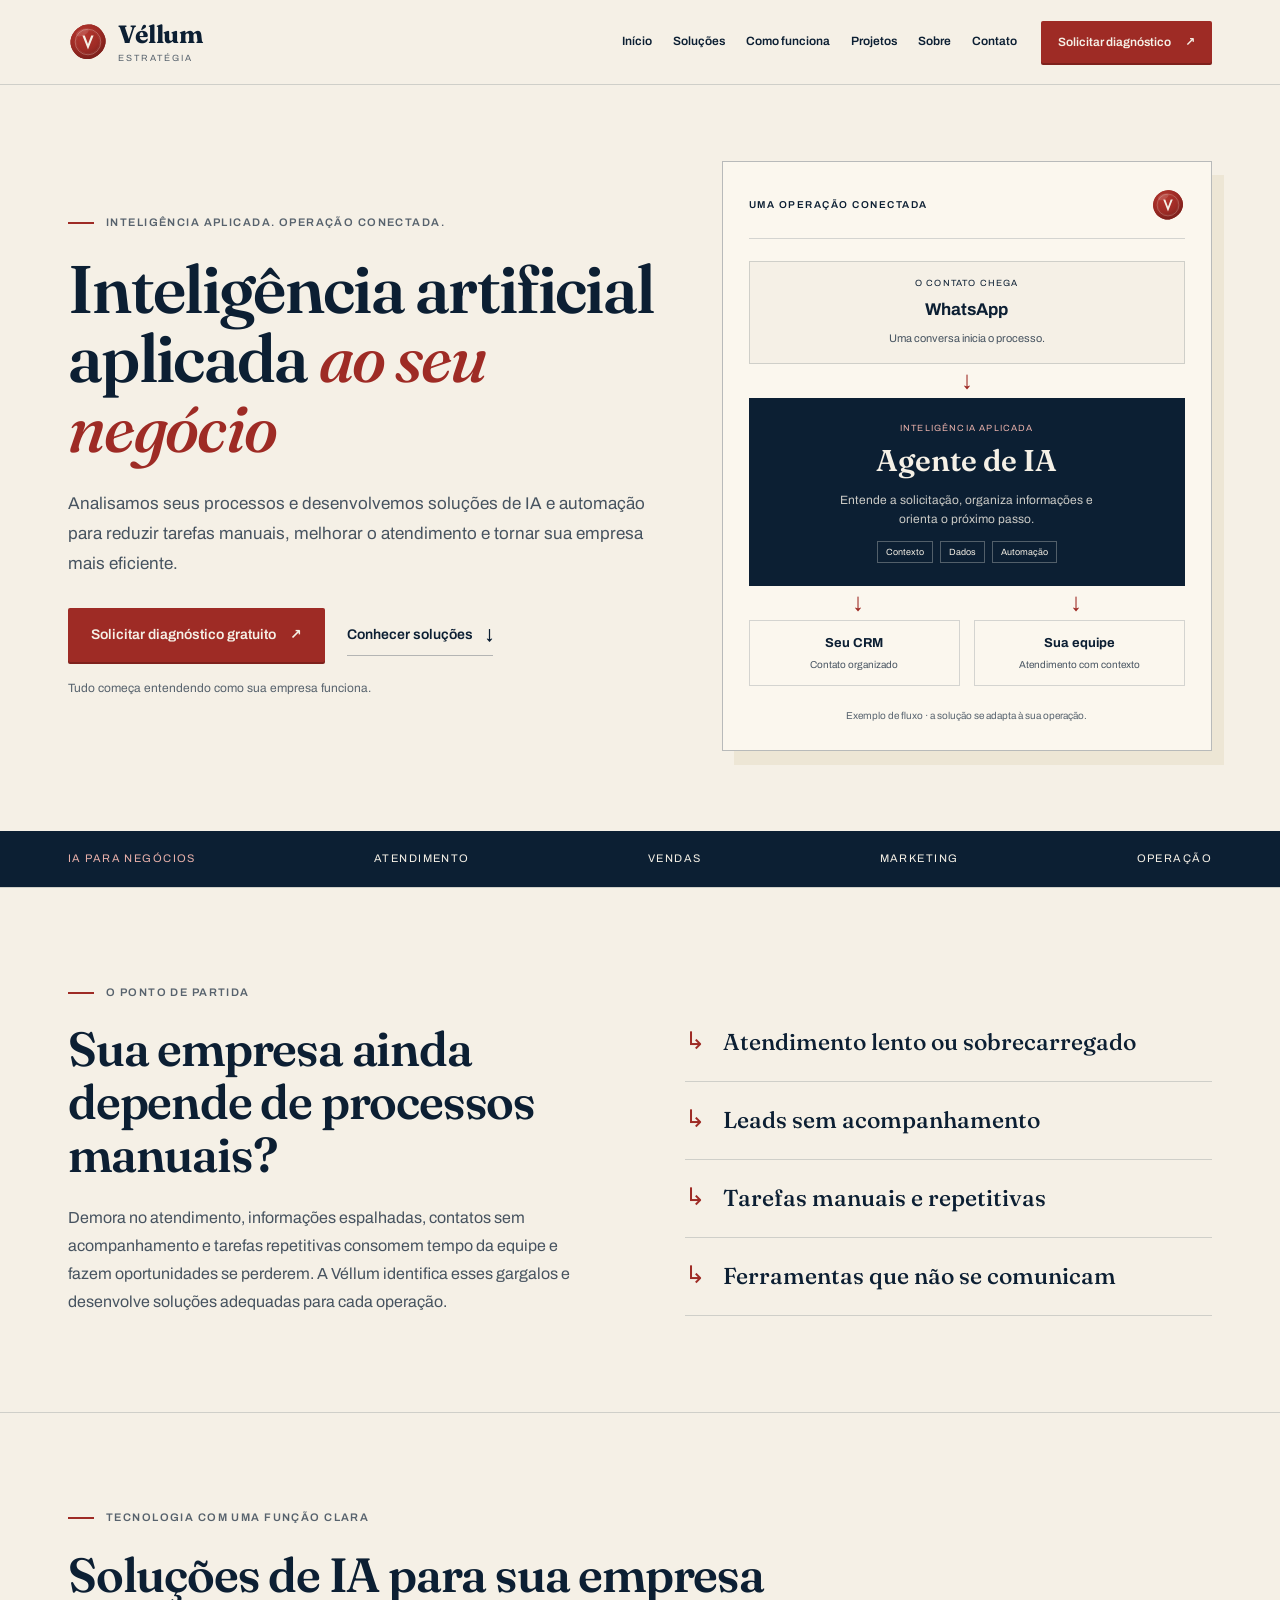
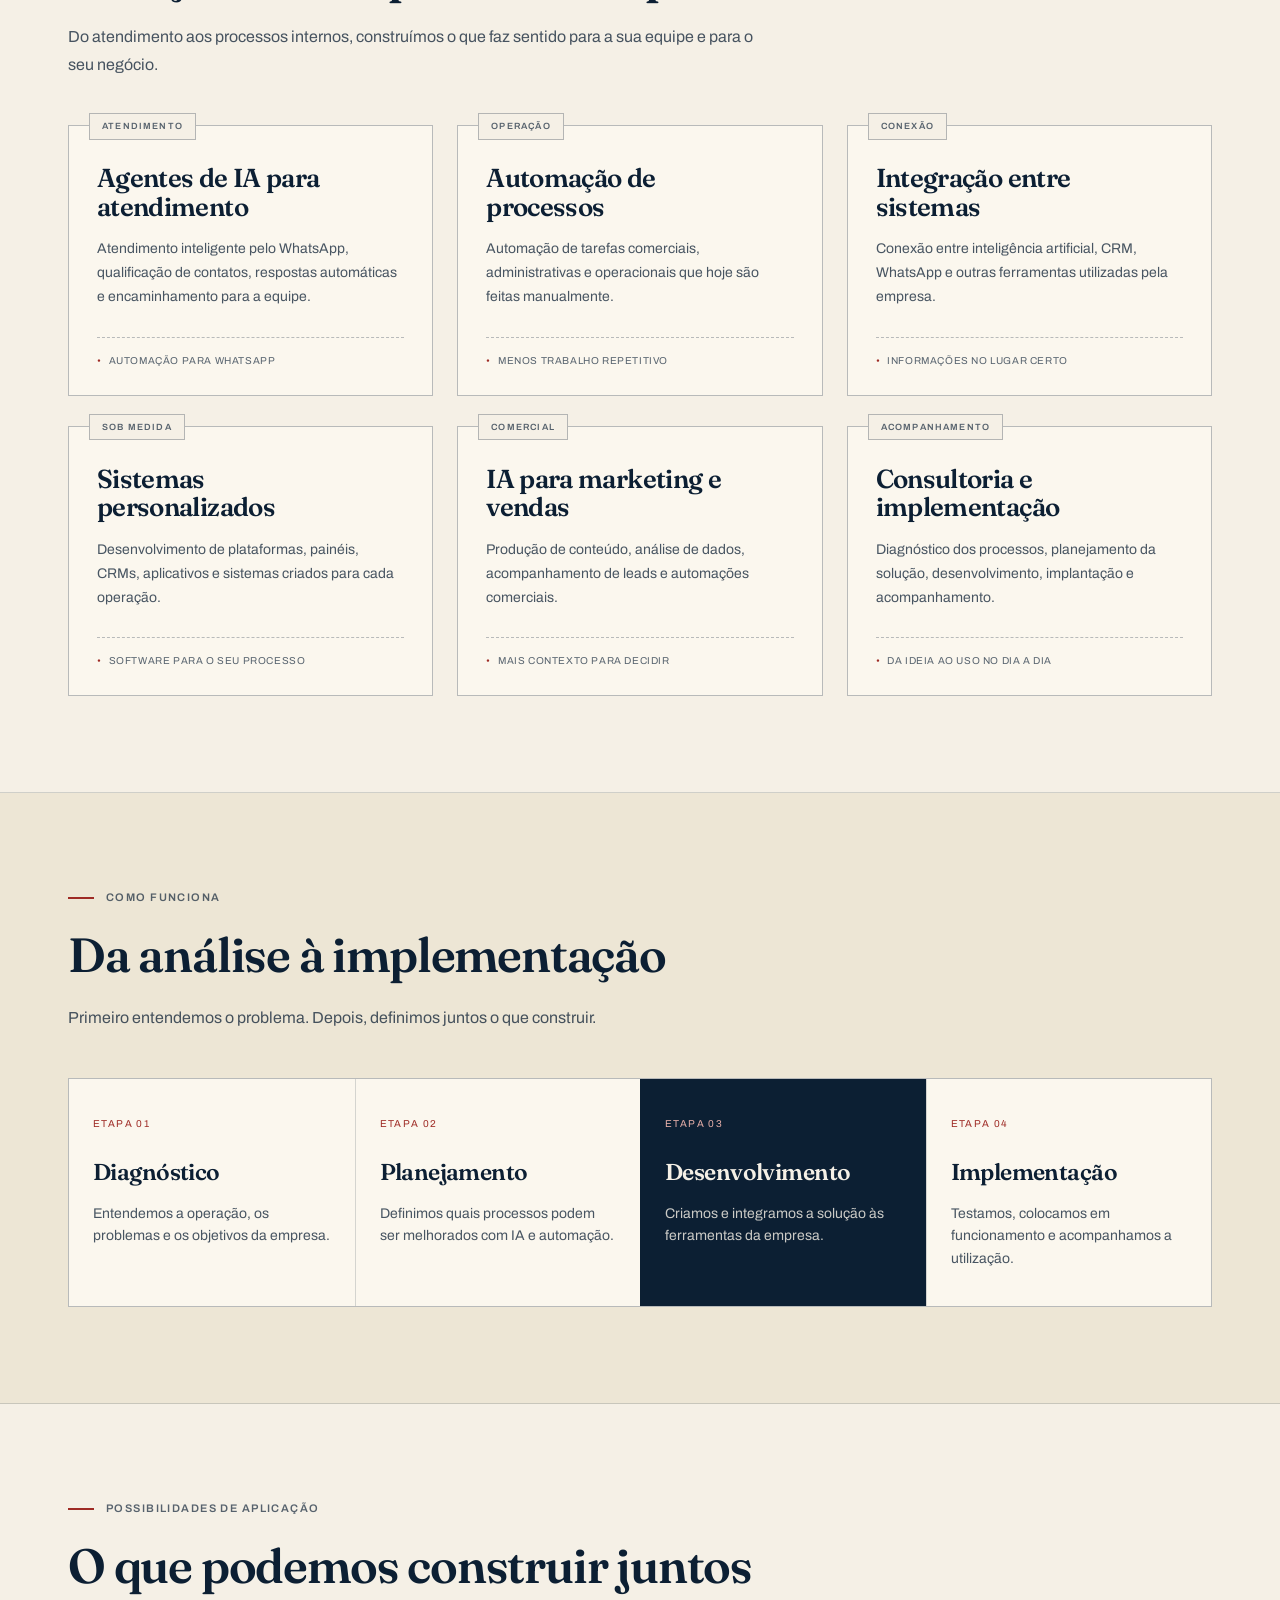
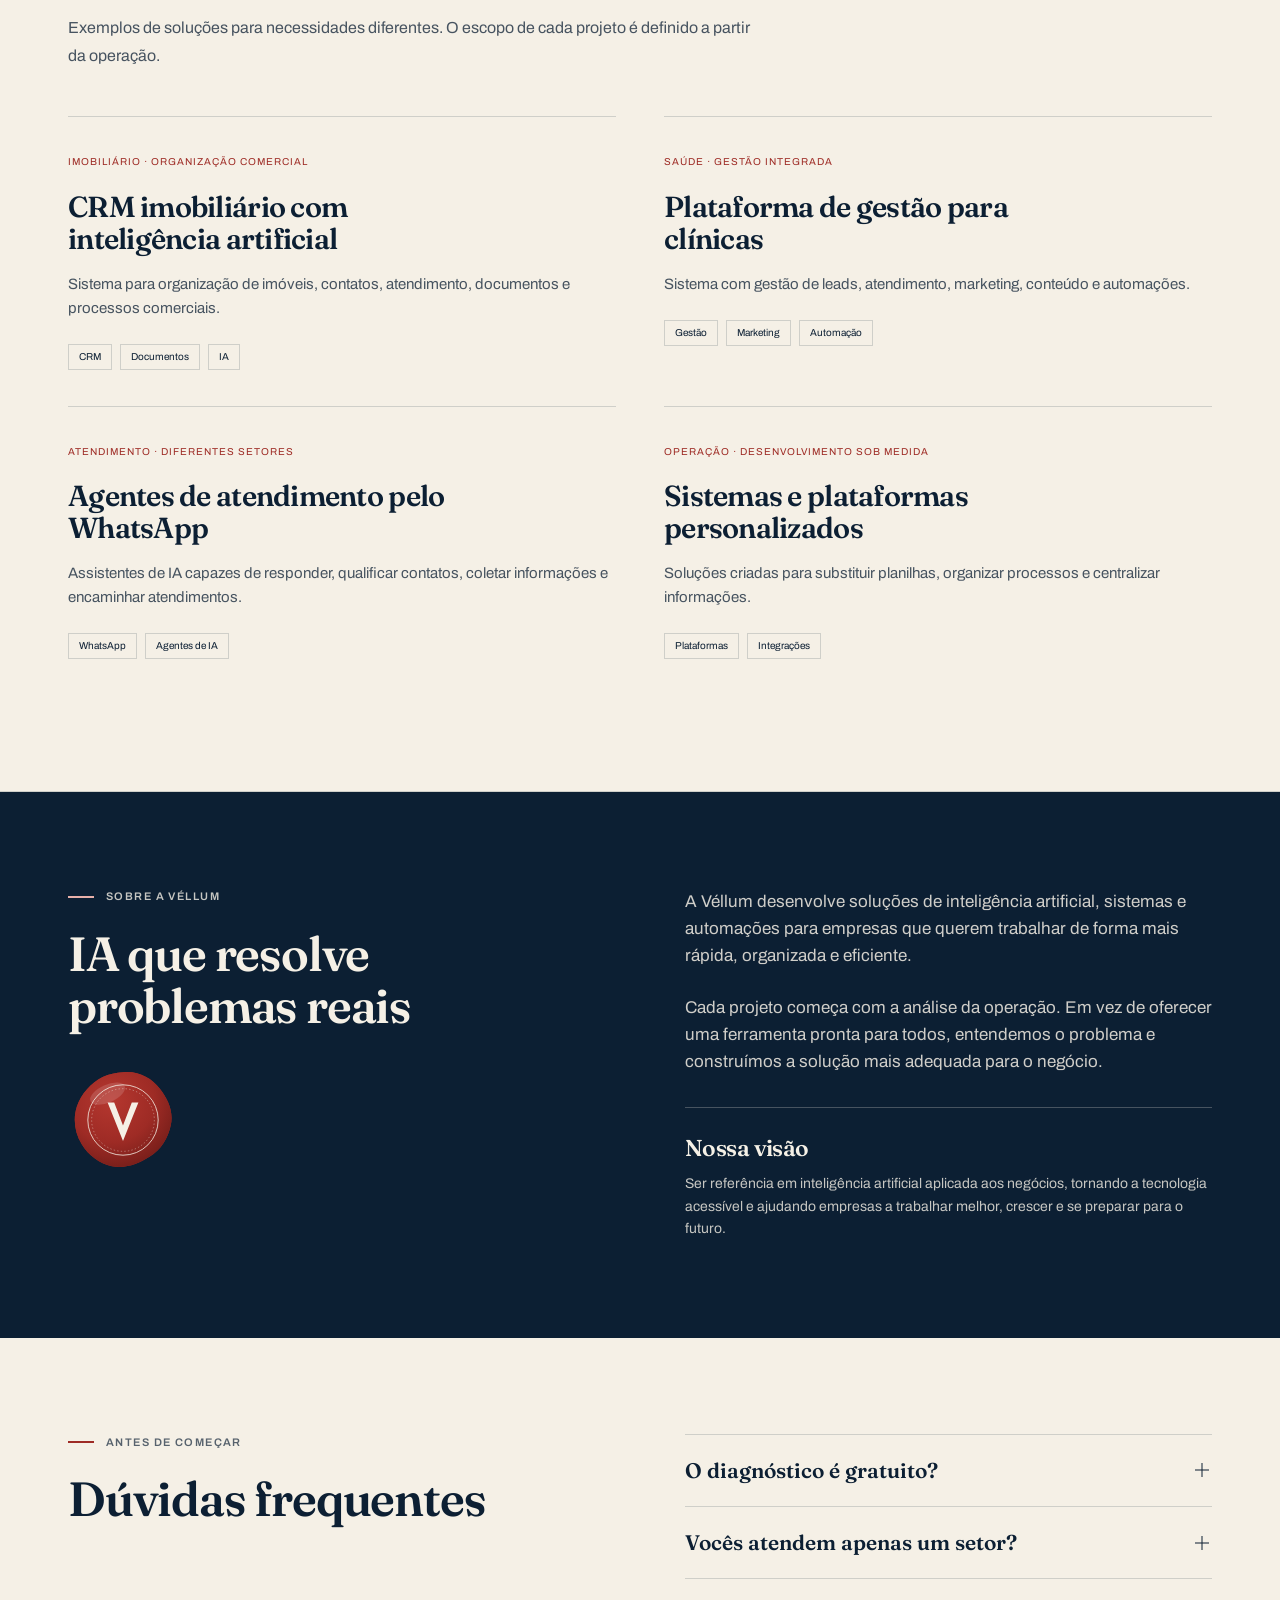
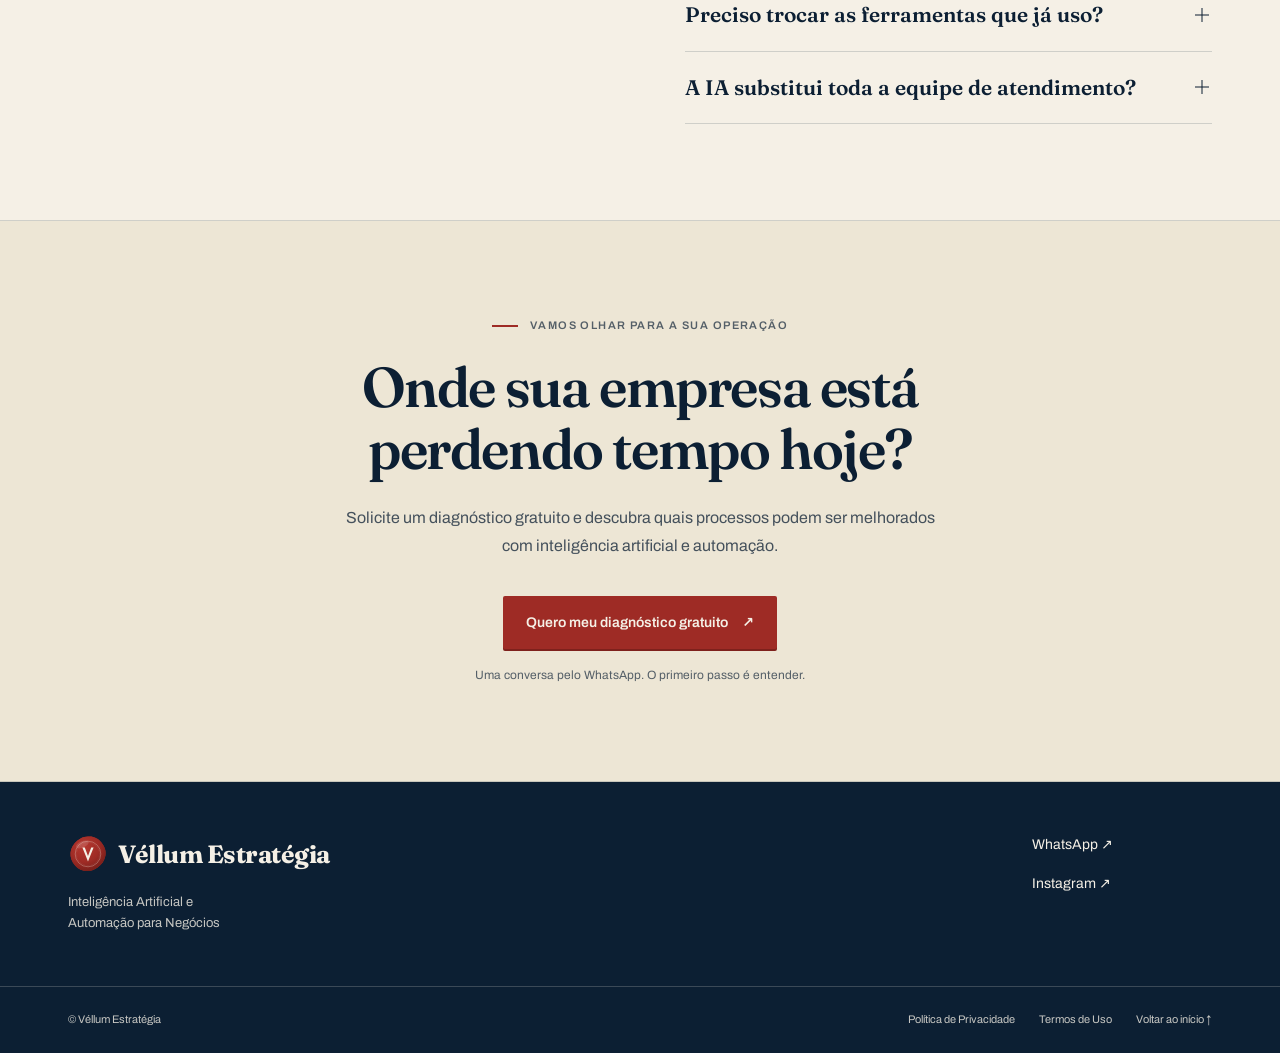
==== commit c7c78124: "feat: reposiciona Vellum para IA e automacao" ====
--- a/index.html
+++ b/index.html
@@ -1,523 +1,55 @@
 <!doctype html>
-<html lang="pt-BR" class="no-js">
+<html lang="pt-BR">
 <head>
-<meta charset="utf-8">
-<meta name="viewport" content="width=device-width, initial-scale=1">
-<title>Véllum — O marketing da sua clínica, por escrito</title>
-<meta name="description" content="Consultoria de marketing para clínicas e consultórios: site, tráfego pago, social media, design e sistemas — tudo descendo de um diagnóstico e de um plano com metas assinadas. Comece pela Triagem gratuita de 20 minutos.">
-<meta property="og:title" content="Véllum — O marketing da sua clínica, por escrito">
-<meta property="og:description" content="Diagnóstico antes de anúncio. Número antes de promessa. Meta com data e assinatura. Comece pela Triagem gratuita.">
-<meta property="og:type" content="website">
-<meta property="og:locale" content="pt_BR">
-<meta property="og:url" content="https://vellumestrategia.com.br">
-<meta property="og:image" content="https://vellumestrategia.com.br/assets/og.png">
-<meta property="og:image:width" content="1200">
-<meta property="og:image:height" content="630">
-<meta name="twitter:card" content="summary_large_image">
-<meta name="twitter:title" content="Véllum — O marketing da sua clínica, por escrito">
-<meta name="twitter:description" content="Diagnóstico antes de anúncio. Número antes de promessa. Meta com data e assinatura. Comece pela Triagem gratuita.">
-<meta name="twitter:image" content="https://vellumestrategia.com.br/assets/og.png">
-<meta name="theme-color" content="#F5F0E6">
-<link rel="canonical" href="https://vellumestrategia.com.br/">
-<link rel="icon" type="image/svg+xml" href="data:image/svg+xml,%3Csvg xmlns='http://www.w3.org/2000/svg' viewBox='0 0 128 128'%3E%3Ccircle cx='64' cy='64' r='60' fill='%239E2B25'/%3E%3Cpath d='M 44 40 L 64 94 L 84 40 L 75 40 L 64 72 L 53 40 Z' fill='%23F5F0E6'/%3E%3C/svg%3E">
-<link rel="icon" type="image/png" sizes="32x32" href="assets/favicon-32.png">
-<link rel="apple-touch-icon" href="assets/apple-touch-icon.png">
-<script type="application/ld+json">
-{"@context":"https://schema.org","@type":"ProfessionalService","name":"Véllum — Estratégia por escrito","description":"Consultoria de marketing para clínicas e consultórios. Diagnóstico, plano, execução e prova — tudo por escrito, com metas assinadas.","url":"https://vellumestrategia.com.br","areaServed":"BR","sameAs":["https://instagram.com/vellum.estrategia"]}
-</script>
-<script type="application/ld+json">
-{"@context":"https://schema.org","@type":"FAQPage","mainEntity":[
-{"@type":"Question","name":"Quanto custa a consultoria da Véllum?","acceptedAnswer":{"@type":"Answer","text":"Depende do escopo — que se define antes do preço. Na Triagem gratuita, o valor sai fechado por escrito: o que está incluído, o que não está, quanto custa. Sem mensalidade escondida."}},
-{"@type":"Question","name":"Por que o diagnóstico é pago?","acceptedAnswer":{"@type":"Answer","text":"Quem diagnostica de graça precisa se pagar na venda — o diagnóstico gratuito existe para encontrar um problema que o pacote resolve. A Leitura é paga para poder terminar em verdade, inclusive a de que você não precisa de nós agora. A Triagem, conversa inicial de 20 minutos, é gratuita."}},
-{"@type":"Question","name":"Vocês garantem resultado?","acceptedAnswer":{"@type":"Answer","text":"Não — e desconfie de quem garante. Garantimos metas numéricas assinadas antes de começar, execução que descende do plano e revisão trimestral com o prometido ao lado do entregue."}},
-{"@type":"Question","name":"Preciso contratar todos os serviços?","acceptedAnswer":{"@type":"Answer","text":"Não. As frentes são modulares: dá para contratar só o tráfego pago, só o site, só o social media ou só o design. O diagnóstico diz o que de fato precisa mudar."}},
-{"@type":"Question","name":"A Véllum atende a minha cidade?","acceptedAnswer":{"@type":"Answer","text":"Sim — atendimento remoto para todo o Brasil. A concorrência da sua praça é analisada no diagnóstico e o tráfego é configurado para a geografia real dos seus pacientes."}}
-]}
-</script>
-<!-- Google Analytics 4 · trocar o valor de VELLUM_GA4 pelo ID real (G-XXXXXXXXXX) para ativar -->
-<script>
-  window.VELLUM_GA4 = 'G-S2M0ZX8E9G';
-  window.dataLayer = window.dataLayer || [];
-  function gtag(){ dataLayer.push(arguments); }
-  window.gtag = gtag;
-  if (window.VELLUM_GA4 !== 'G-XXXXXXXXXX') {
-    var gs = document.createElement('script');
-    gs.async = true;
-    gs.src = 'https://www.googletagmanager.com/gtag/js?id=' + window.VELLUM_GA4;
-    document.head.appendChild(gs);
-    gtag('js', new Date());
-    gtag('config', window.VELLUM_GA4, { anonymize_ip: true });
-  }
-</script>
-<link rel="preconnect" href="https://fonts.googleapis.com">
-<link rel="preconnect" href="https://fonts.gstatic.com" crossorigin>
-<link href="https://fonts.googleapis.com/css2?family=Fraunces:ital,opsz,wght@0,9..144,400;0,9..144,600;0,9..144,700;1,9..144,400;1,9..144,500&family=Archivo:wght@400;500;600;700&display=swap" rel="stylesheet">
-<style>
-  :root{
-    --paper:#F5F0E6;
-    --paper-warm:#FBF7EE;
-    --paper-deep:#EDE6D5;
-    --ink:#0C1F33;
-    --ink-70:rgba(12,31,51,.70);
-    --ink-55:rgba(12,31,51,.64);
-    --ink-28:rgba(12,31,51,.28);
-    --ink-16:rgba(12,31,51,.16);
-    --lacre:#9E2B25;
-    --lacre-deep:#7E211C;
-    --lacre-soft:rgba(158,43,37,.10);
-    --paper-on-ink:rgba(245,240,230,.78);
-    --paper-on-ink-soft:rgba(245,240,230,.52);
-    --serif:'Fraunces','Palatino Linotype',Palatino,Georgia,serif;
-    --sans:'Archivo','Segoe UI',system-ui,sans-serif;
-    --rule:1px solid var(--ink-16);
-    --w:1140px;
-  }
-  *{margin:0;padding:0;box-sizing:border-box}
-  html{scroll-behavior:smooth}
-  @media(prefers-reduced-motion:reduce){html{scroll-behavior:auto}}
-  [id]{scroll-margin-top:96px}
-  .skip{
-    position:absolute;left:-9999px;top:0;z-index:3000;
-    background:var(--ink);color:var(--paper);padding:12px 20px;
-    font-family:var(--sans);font-weight:600;font-size:14px;text-decoration:none;
-  }
-  .skip:focus{left:12px;top:12px}
-  input:-webkit-autofill,input:-webkit-autofill:hover,input:-webkit-autofill:focus{
-    -webkit-box-shadow:0 0 0 1000px var(--paper-warm) inset;
-    -webkit-text-fill-color:var(--ink);
-  }
-  body{
-    background:var(--paper);
-    color:var(--ink);
-    font-family:var(--sans);
-    line-height:1.55;
-    -webkit-font-smoothing:antialiased;
-    text-rendering:optimizeLegibility;
-    overflow-x:hidden;
-  }
-  body::before{
-    content:'';position:fixed;inset:0;pointer-events:none;z-index:2000;
-    background-image:url("data:image/svg+xml;utf8,%3Csvg%20xmlns%3D%22http%3A%2F%2Fwww.w3.org%2F2000%2Fsvg%22%20width%3D%22300%22%20height%3D%22300%22%3E%3Cfilter%20id%3D%22n%22%3E%3CfeTurbulence%20type%3D%22fractalNoise%22%20baseFrequency%3D%220.9%22%20numOctaves%3D%222%22%2F%3E%3CfeColorMatrix%20values%3D%220%200%200%200%200.05%200%200%200%200%200.12%200%200%200%200%200.2%200%200%200%200.045%200%22%2F%3E%3C%2Ffilter%3E%3Crect%20width%3D%22300%22%20height%3D%22300%22%20filter%3D%22url(%23n)%22%2F%3E%3C%2Fsvg%3E");
-    opacity:.5;
-  }
-  ::selection{background:var(--lacre);color:var(--paper)}
-  a{color:inherit}
-  :focus-visible{outline:2px dashed var(--lacre);outline-offset:3px}
-  .wrap{max-width:var(--w);margin:0 auto;padding:0 28px}
-  h1,h2,h3{font-family:var(--serif);font-weight:700;letter-spacing:-.012em;line-height:1.06}
-  .serif-i{font-family:var(--serif);font-style:italic;font-weight:500}
-
-  /* ---------- reveal ---------- */
-  .js .r{opacity:0;transform:translateY(18px);transition:opacity .65s ease,transform .65s cubic-bezier(.22,.7,.25,1)}
-  .js .r.in{opacity:1;transform:none}
-  .js [data-stagger]>*{opacity:0;transform:translateY(16px);transition:opacity .6s ease,transform .6s cubic-bezier(.22,.7,.25,1)}
-  .js [data-stagger].in>*{opacity:1;transform:none}
-  .js [data-stagger].in>*:nth-child(2){transition-delay:.08s}
-  .js [data-stagger].in>*:nth-child(3){transition-delay:.16s}
-  .js [data-stagger].in>*:nth-child(4){transition-delay:.24s}
-  .js [data-stagger].in>*:nth-child(5){transition-delay:.32s}
-  .js [data-stagger].in>*:nth-child(6){transition-delay:.40s}
-  .js [data-stagger].in>*:nth-child(7){transition-delay:.48s}
-  @media(prefers-reduced-motion:reduce){
-    .js .r,.js [data-stagger]>*{opacity:1 !important;transform:none !important;transition:none !important}
-  }
-
-  /* ---------- type helpers ---------- */
-  .eyebrow{
-    font-size:12px;letter-spacing:.18em;text-transform:uppercase;
-    color:var(--ink-55);font-weight:600;display:flex;align-items:center;gap:14px;
-  }
-  .eyebrow::before{content:'';width:34px;height:1px;background:var(--lacre);flex:none}
-  .section-num{
-    font-family:var(--serif);font-style:italic;font-weight:500;
-    color:var(--lacre);font-size:15px;letter-spacing:.02em;white-space:nowrap;
-  }
-
-  /* ---------- stamp ---------- */
-  .stamp{
-    display:inline-block;
-    font-family:var(--sans);font-weight:700;font-size:12px;
-    letter-spacing:.14em;text-transform:uppercase;
-    color:var(--lacre);
-    border:2.5px solid var(--lacre);
-    border-radius:3px;
-    padding:6px 12px;
-    transform:rotate(-3.5deg);
-    mix-blend-mode:multiply;
-    opacity:.92;
-    filter:url(#rough-ink);
-  }
-  .stamp.ok{transform:rotate(2.5deg)}
-  .stamp.big{font-size:15px;padding:9px 18px;border-width:3px}
-
-  /* ---------- buttons ---------- */
-  .btn{
-    display:inline-flex;align-items:center;justify-content:center;gap:10px;
-    font-family:var(--sans);font-weight:600;font-size:15px;line-height:1.2;
-    padding:16px 28px;border-radius:2px;text-decoration:none;cursor:pointer;
-    border:1.5px solid transparent;
-    transition:background .18s ease,border-color .18s ease,transform .12s ease,box-shadow .18s ease;
-  }
-  .btn:active{transform:translateY(1px)}
-  .btn-wax{
-    background:var(--lacre);color:var(--paper);
-    box-shadow:0 2px 0 var(--lacre-deep);
-  }
-  .btn-wax:hover{background:var(--lacre-deep);box-shadow:0 1px 0 var(--lacre-deep)}
-  .btn-ink{background:var(--ink);color:var(--paper);box-shadow:0 2px 0 #06121f}
-  .btn-ink:hover{background:#122c47}
-  .btn-line{background:transparent;color:var(--ink);border-color:var(--ink-28)}
-  .btn-line:hover{border-color:var(--ink)}
-  .btn small{display:block;font-weight:500;font-size:12px;opacity:.75;letter-spacing:.02em}
-
-  /* ---------- header ---------- */
-  header{
-    position:sticky;top:0;z-index:100;
-    background:rgba(245,240,230,.9);
-    backdrop-filter:blur(8px);-webkit-backdrop-filter:blur(8px);
-    border-bottom:var(--rule);
-    transition:box-shadow .25s ease;
-  }
-  header.scrolled{box-shadow:0 1px 0 var(--ink-16),0 8px 24px rgba(12,31,51,.06)}
-  header .wrap{display:flex;align-items:center;justify-content:space-between;height:72px}
-  .brand{display:flex;align-items:center;gap:11px;text-decoration:none}
-  .brand svg{width:34px;height:34px;display:block;filter:drop-shadow(0 1px 1px rgba(94,17,12,.35))}
-  .brand b{font-family:var(--serif);font-weight:700;font-size:21px;letter-spacing:.005em}
-  .brand span{display:block;font-size:9.5px;letter-spacing:.22em;text-transform:uppercase;color:var(--ink-55);font-weight:600;margin-top:-2px}
-  nav{display:flex;align-items:center;gap:34px}
-  .navlinks{display:none;gap:30px}
-  @media(min-width:880px){.navlinks{display:flex}}
-  .navlinks a{font-size:13.5px;font-weight:600;text-decoration:none;color:var(--ink-70);letter-spacing:.02em;position:relative;padding:4px 0}
-  .navlinks a::after{content:'';position:absolute;left:0;bottom:0;height:1.5px;width:0;background:var(--lacre);transition:width .22s ease}
-  .navlinks a:hover::after{width:100%}
-  .nav-cta{padding:11px 20px;font-size:13.5px;white-space:nowrap}
-
-  /* ---------- hero ---------- */
-  .hero{position:relative;border-bottom:var(--rule);overflow:hidden}
-  .hero .wrap{
-    display:grid;grid-template-columns:minmax(0,1.05fr) minmax(0,.85fr);
-    gap:40px;align-items:center;padding-top:84px;padding-bottom:96px;
-  }
-  @media(max-width:960px){
-    .hero .wrap{grid-template-columns:1fr;padding-top:60px;padding-bottom:64px}
-  }
-  .hero h1{font-size:clamp(40px,6vw,72px);max-width:640px;margin-top:22px}
-  .hero h1 em{font-style:italic;font-weight:600;color:var(--lacre);white-space:nowrap}
-  .hero .lede{
-    font-size:17.5px;color:var(--ink-70);max-width:540px;margin-top:26px;line-height:1.65;
-  }
-  .hero .ctas{display:flex;gap:14px;margin-top:38px;flex-wrap:wrap;align-items:center}
-  .hero .cta-note{
-    margin-top:18px;font-size:13.5px;color:var(--ink-55);
-    font-family:var(--serif);font-style:italic;
-  }
-
-  /* documento ilustrado */
-  .doc-stage{position:relative;min-height:520px;display:flex;align-items:center;justify-content:center}
-  @media(max-width:960px){.doc-stage{min-height:0;margin-top:52px;transform:scale(.94)}}
-  @media(max-width:460px){.doc-stage{display:none}}
-  .sheet{
-    position:relative;width:400px;background:var(--paper-warm);
-    border:1px solid var(--ink-16);
-    box-shadow:0 24px 60px -18px rgba(12,31,51,.28),0 4px 14px rgba(12,31,51,.08);
-    padding:34px 34px 40px;
-    transform:rotate(1.6deg);
-  }
-  .sheet-behind{
-    position:absolute;width:400px;height:96%;left:50%;top:52%;
-    transform:translate(-50%,-50%) rotate(-3.2deg);
-    background:var(--paper-deep);border:1px solid var(--ink-16);
-    box-shadow:0 10px 30px rgba(12,31,51,.12);
-  }
-  .sheet-behind::before{
-    content:'TESE · PLANO DE 90 DIAS';
-    position:absolute;top:14px;left:22px;
-    font-size:10px;letter-spacing:.2em;color:var(--ink-28);font-weight:700;
-  }
-  .doc-head{display:flex;align-items:center;justify-content:space-between;border-bottom:2px solid var(--ink);padding-bottom:14px}
-  .doc-head .l{display:flex;align-items:center;gap:9px}
-  .doc-head svg{width:26px;height:26px}
-  .doc-head b{font-family:var(--serif);font-size:16px}
-  .doc-head span{font-size:10px;letter-spacing:.18em;color:var(--ink-55);font-weight:700}
-  .doc-title{margin-top:22px;font-family:var(--serif);font-weight:700;font-size:23px;line-height:1.15}
-  .doc-meta{margin-top:8px;font-size:11px;letter-spacing:.12em;text-transform:uppercase;color:var(--ink-55);font-weight:600}
-  .doc-lines{margin-top:20px;display:flex;flex-direction:column;gap:9px}
-  .doc-lines i{display:block;height:8px;border-radius:2px;background:var(--ink-16)}
-  .doc-lines i:nth-child(2){width:92%}
-  .doc-lines i:nth-child(3){width:84%}
-  .doc-lines i:nth-child(4){width:95%}
-  .doc-lines i:nth-child(5){width:60%}
-  .doc-table{margin-top:22px;border:1px solid var(--ink-28);font-size:11.5px}
-  .doc-table .tr{display:flex;border-top:1px solid var(--ink-16)}
-  .doc-table .tr:first-child{border-top:0;background:var(--ink);color:var(--paper);font-weight:700;letter-spacing:.1em;text-transform:uppercase;font-size:10px}
-  .doc-table .td{padding:8px 12px;flex:1}
-  .doc-table .td+.td{border-left:1px solid var(--ink-16);flex:0 0 118px;text-align:right;font-weight:700}
-  .doc-table .tr:first-child .td+.td{border-left-color:rgba(245,240,230,.25)}
-  .doc-sign{margin-top:26px;display:flex;align-items:flex-end;justify-content:space-between}
-  .doc-sign .line{flex:1;margin-right:88px}
-  .doc-sign .sig{font-family:var(--serif);font-style:italic;font-size:24px;color:var(--ink);transform:rotate(-2deg)}
-  .doc-sign .lbl{border-top:1px solid var(--ink-55);margin-top:4px;padding-top:5px;font-size:9.5px;letter-spacing:.16em;text-transform:uppercase;color:var(--ink-55);font-weight:600}
-  .doc-stamp{position:absolute;right:-14px;top:118px}
-  .doc-seal{position:absolute;right:-30px;bottom:-32px;width:110px;height:110px;filter:drop-shadow(0 6px 14px rgba(94,17,12,.4))}
-
-  /* ---------- ticker ---------- */
-  .ticker{background:var(--ink);color:var(--paper-on-ink);overflow:hidden;border-bottom:var(--rule)}
-  .ticker-track{display:flex;width:max-content;animation:tick 30s linear infinite}
-  .ticker span{
-    display:inline-flex;align-items:center;gap:26px;
-    padding:13px 13px;font-size:12px;letter-spacing:.2em;text-transform:uppercase;font-weight:600;white-space:nowrap;
-  }
-  .ticker b{color:var(--lacre);font-size:14px;font-weight:400}
-  @keyframes tick{to{transform:translateX(-50%)}}
-  @media(prefers-reduced-motion:reduce){.ticker-track{animation:none}}
-
-  /* ---------- sections ---------- */
-  section{padding:96px 0;border-bottom:var(--rule);position:relative}
-  @media(max-width:760px){section{padding:68px 0}}
-  .section-head{max-width:680px;margin-bottom:56px}
-  .section-head .top{display:flex;align-items:baseline;gap:16px;margin-bottom:16px}
-  .section-head h2{font-size:clamp(30px,4.2vw,46px)}
-  .section-head .sub{margin-top:18px;color:var(--ink-70);font-size:16.5px;line-height:1.65}
-
-  /* ---------- contraste ---------- */
-  .versus{display:grid;grid-template-columns:1fr 1fr;gap:26px}
-  @media(max-width:820px){.versus{grid-template-columns:1fr}}
-  .vs-card{border:1px solid var(--ink-28);background:var(--paper-warm);padding:34px 32px;position:relative}
-  .vs-card.bad{background:transparent;border-style:dashed}
-  .vs-card .vs-head{display:flex;align-items:center;justify-content:space-between;gap:12px;margin-bottom:8px}
-  .vs-card h3{font-size:22px}
-  .vs-card.bad h3{color:var(--ink-55)}
-  .vs-list{list-style:none;margin-top:20px}
-  .vs-list li{
-    padding:15px 0;border-top:1px solid var(--ink-16);
-    font-size:15px;color:var(--ink-70);line-height:1.55;
-    display:flex;gap:13px;align-items:baseline;
-  }
-  .vs-list li::before{flex:none;font-weight:700}
-  .vs-card.bad .vs-list li::before{content:'✕';color:var(--ink-28);font-size:12px}
-  .vs-card.good .vs-list li::before{content:'✓';color:var(--lacre);font-size:13px}
-  .vs-card.good .vs-list li{color:var(--ink)}
-  .vs-card.good .vs-list li b{font-weight:600}
-
-  /* ---------- metodo ---------- */
-  .met-grid{display:grid;grid-template-columns:repeat(4,1fr);gap:0;border:1px solid var(--ink-28);background:var(--paper-warm)}
-  @media(max-width:960px){.met-grid{grid-template-columns:1fr 1fr}}
-  @media(max-width:560px){.met-grid{grid-template-columns:1fr}}
-  .met{padding:34px 28px 38px;border-left:1px solid var(--ink-16);position:relative;min-height:280px;display:flex;flex-direction:column}
-  .met:first-child{border-left:0}
-  @media(max-width:960px){.met:nth-child(3){border-left:0}.met:nth-child(n+3){border-top:1px solid var(--ink-16)}}
-  @media(max-width:560px){.met{border-left:0 !important;border-top:1px solid var(--ink-16)}.met:first-child{border-top:0}}
-  .met .stage{font-size:11px;letter-spacing:.2em;font-weight:700;color:var(--lacre);text-transform:uppercase}
-  .met h3{font-size:26px;margin-top:12px}
-  .met p{margin-top:12px;font-size:14.5px;color:var(--ink-70);line-height:1.6;flex-grow:1}
-  .met .produce{
-    margin-top:20px;padding-top:14px;border-top:1px dashed var(--ink-28);
-    font-size:12.5px;color:var(--ink-55);
-  }
-  .met .produce b{display:block;font-size:10px;letter-spacing:.18em;text-transform:uppercase;margin-bottom:4px;color:var(--ink-55)}
-  .met .produce span{font-family:var(--serif);font-style:italic;font-size:14.5px;color:var(--ink)}
-  .met.dark{background:var(--ink);color:var(--paper)}
-  .met.dark .stage{color:#E8B0AA}
-  .met.dark p{color:var(--paper-on-ink)}
-  .met.dark .produce{border-top-color:rgba(245,240,230,.3);color:var(--paper-on-ink-soft)}
-  .met.dark .produce b{color:var(--paper-on-ink-soft)}
-  .met.dark .produce span{color:var(--paper)}
-  .met-foot{margin-top:22px;font-size:13px;color:var(--ink-55);max-width:640px;line-height:1.6}
-  .met-foot sup{color:var(--lacre);font-weight:700}
-
-  /* ---------- serviços ---------- */
-  .svc-grid{display:grid;grid-template-columns:repeat(3,1fr);gap:24px;margin-top:14px}
-  @media(max-width:980px){.svc-grid{grid-template-columns:1fr 1fr}}
-  @media(max-width:640px){.svc-grid{grid-template-columns:1fr}}
-  .svc{
-    position:relative;border:1px solid var(--ink-28);background:var(--paper-warm);
-    padding:34px 28px 26px;margin-top:16px;
-    display:flex;flex-direction:column;
-    transition:transform .22s ease,box-shadow .22s ease;
-  }
-  .svc:hover{transform:translateY(-4px);box-shadow:0 18px 40px -18px rgba(12,31,51,.25)}
-  .svc .tab{
-    position:absolute;top:-15px;left:20px;
-    background:var(--paper);border:1px solid var(--ink-28);
-    font-size:10.5px;letter-spacing:.16em;text-transform:uppercase;font-weight:700;color:var(--ink-55);
-    padding:6px 14px;
-  }
-  .svc h3{font-size:23px}
-  .svc p{margin-top:12px;font-size:14.5px;color:var(--ink-70);line-height:1.62;flex-grow:1}
-  .svc .num{position:absolute;top:18px;right:22px;font-family:var(--serif);font-style:italic;color:var(--ink-28);font-size:15px}
-  .svc .foot{
-    margin-top:22px;padding-top:14px;border-top:1px dashed var(--ink-28);
-    font-size:12px;letter-spacing:.06em;color:var(--ink-55);
-    display:flex;align-items:center;gap:8px;text-transform:uppercase;font-weight:600;
-  }
-  .svc .foot::before{content:'';width:7px;height:7px;border-radius:50%;background:var(--lacre);opacity:.75}
-
-  /* bundle */
-  .bundle{
-    margin-top:46px;background:var(--ink);color:var(--paper);
-    border:1px solid var(--ink);position:relative;overflow:hidden;
-    display:grid;grid-template-columns:1.15fr .85fr;gap:0;
-  }
-  @media(max-width:880px){.bundle{grid-template-columns:1fr}}
-  .bundle::before{
-    content:'';position:absolute;inset:12px;border:1px dashed rgba(245,240,230,.28);pointer-events:none;
-  }
-  .bundle .bl{padding:52px 54px}
-  @media(max-width:600px){.bundle .bl{padding:40px 30px}}
-  .bundle .tagline{font-size:11px;letter-spacing:.22em;text-transform:uppercase;font-weight:700;color:#E8B0AA}
-  .bundle h3{font-size:clamp(28px,3.4vw,40px);margin-top:14px}
-  .bundle .bp{margin-top:16px;color:var(--paper-on-ink);font-size:15.5px;max-width:480px;line-height:1.65}
-  .bundle ul{list-style:none;margin-top:26px;display:flex;flex-direction:column;gap:0}
-  .bundle li{
-    padding:13px 0;border-top:1px solid rgba(245,240,230,.16);
-    font-size:14.5px;color:var(--paper-on-ink);display:flex;gap:12px;align-items:baseline;
-  }
-  .bundle li::before{content:'§';color:#E8B0AA;font-family:var(--serif);font-style:italic;flex:none}
-  .bundle .br{
-    position:relative;display:flex;align-items:center;justify-content:center;
-    border-left:1px solid rgba(245,240,230,.16);padding:52px 40px;
-  }
-  @media(max-width:880px){.bundle .br{border-left:0;border-top:1px solid rgba(245,240,230,.16);padding:40px}}
-  .bundle .br .seal-big{width:190px;height:190px;filter:drop-shadow(0 14px 30px rgba(0,0,0,.45))}
-  .bundle .bl .btn{margin-top:30px}
-
-  /* ---------- transparência ---------- */
-  .transp-note{
-    max-width:780px;margin:0 auto;position:relative;
-    border:1.5px solid var(--ink);background:var(--paper-warm);
-    padding:52px 56px 46px;
-  }
-  @media(max-width:640px){.transp-note{padding:40px 26px}}
-  .transp-note .stamp-top{position:absolute;top:-17px;left:40px;background:var(--paper-warm);padding:0 6px}
-  .transp-note h2{font-size:clamp(24px,3vw,32px);max-width:520px}
-  .transp-note p{margin-top:16px;color:var(--ink-70);font-size:15.5px;line-height:1.7}
-  .transp-note .foot-seal{position:absolute;right:34px;bottom:-34px;width:86px;height:86px;filter:drop-shadow(0 6px 14px rgba(94,17,12,.4))}
-  .transp-wrap{padding-bottom:40px}
-
-  /* ---------- para quem ---------- */
-  .quem-grid{display:grid;grid-template-columns:repeat(3,1fr);gap:18px}
-  @media(max-width:820px){.quem-grid{grid-template-columns:1fr 1fr}}
-  @media(max-width:480px){.quem-grid{grid-template-columns:1fr}}
-  .quem{
-    border:1px solid var(--ink-28);background:var(--paper-warm);padding:22px 24px;
-    display:flex;align-items:baseline;justify-content:space-between;gap:10px;
-  }
-  .quem b{font-family:var(--serif);font-weight:600;font-size:19px}
-  .quem span{font-family:var(--serif);font-style:italic;color:var(--ink-28);font-size:13px}
-  .quem-note{
-    margin-top:26px;font-size:14px;color:var(--ink-55);max-width:640px;line-height:1.65;
-    padding-left:18px;border-left:2px solid var(--lacre);
-  }
-
-  /* ---------- FAQ ---------- */
-  .faq{max-width:820px}
-  .faq details{border-top:1px solid var(--ink-16)}
-  .faq details:last-child{border-bottom:1px solid var(--ink-16)}
-  .faq summary{
-    list-style:none;cursor:pointer;display:flex;align-items:baseline;gap:20px;
-    padding:24px 4px;font-family:var(--serif);font-weight:600;font-size:20px;
-    transition:color .15s ease;
-  }
-  .faq summary::-webkit-details-marker{display:none}
-  .faq summary:hover{color:var(--lacre)}
-  .faq summary .q{flex:1}
-  .faq summary .mark{
-    font-family:var(--serif);font-style:italic;color:var(--lacre);font-size:16px;flex:none;width:34px;
-  }
-  .faq summary .plus{
-    flex:none;width:22px;height:22px;position:relative;top:3px;
-  }
-  .faq summary .plus::before,.faq summary .plus::after{
-    content:'';position:absolute;background:var(--ink);left:50%;top:50%;
-    transition:transform .25s ease;
-  }
-  .faq summary .plus::before{width:14px;height:1.5px;transform:translate(-50%,-50%)}
-  .faq summary .plus::after{width:1.5px;height:14px;transform:translate(-50%,-50%)}
-  .faq details[open] summary .plus::after{transform:translate(-50%,-50%) rotate(90deg)}
-  .faq .a{padding:0 58px 26px 54px;color:var(--ink-70);font-size:15.5px;line-height:1.7}
-  @media(max-width:640px){.faq .a{padding:0 10px 24px 10px}}
-  .faq .a p+p{margin-top:10px}
-
-  /* ---------- ficha / contato ---------- */
-  .ficha-section{border-bottom:0}
-  .ficha-grid{display:grid;grid-template-columns:.92fr 1.08fr;gap:64px;align-items:start}
-  @media(max-width:920px){.ficha-grid{grid-template-columns:1fr;gap:44px}}
-  .ficha-copy h2{font-size:clamp(30px,4vw,44px)}
-  .ficha-copy .sub{margin-top:18px;color:var(--ink-70);font-size:16px;line-height:1.65;max-width:440px}
-  .steps{margin-top:34px;display:flex;flex-direction:column}
-  .step{display:flex;gap:18px;padding:16px 0;border-top:1px solid var(--ink-16);font-size:14.5px;color:var(--ink-70);line-height:1.6}
-  .step b{font-family:var(--serif);font-style:italic;font-weight:600;color:var(--lacre);flex:none;font-size:17px}
-  .honesty{
-    margin-top:26px;padding:18px 20px;background:var(--lacre-soft);
-    border-left:2px solid var(--lacre);font-size:14px;color:var(--ink-70);line-height:1.6;
-  }
-  .honesty b{color:var(--ink)}
-
-  .ficha{
-    position:relative;background:var(--paper-warm);
-    border:1px solid var(--ink-28);
-    box-shadow:0 26px 60px -24px rgba(12,31,51,.3);
-    padding:0;
-  }
-  .ficha::before{content:'';position:absolute;inset:10px;border:1px solid var(--ink-16);pointer-events:none}
-  .ficha-head{
-    display:flex;align-items:center;justify-content:space-between;
-    padding:26px 34px 20px;border-bottom:2px solid var(--ink);margin:10px 10px 0;
-  }
-  .ficha-head .t b{font-family:var(--serif);font-size:19px;display:block}
-  .ficha-head .t span{font-size:10px;letter-spacing:.18em;text-transform:uppercase;color:var(--ink-55);font-weight:700}
-  .ficha-head svg{width:34px;height:34px}
-  form{padding:28px 34px 36px;display:flex;flex-direction:column;gap:20px;position:relative}
-  @media(max-width:480px){form{padding:24px 22px 30px}.ficha-head{padding:22px 22px 16px}}
-  .field label{
-    display:block;font-size:10.5px;font-weight:700;letter-spacing:.16em;text-transform:uppercase;
-    color:var(--ink-55);margin-bottom:8px;
-  }
-  .field input,.field select,.field textarea{
-    width:100%;border:0;border-bottom:1.5px solid var(--ink-28);background:transparent;
-    padding:8px 2px 10px;font-family:var(--sans);font-size:16px;color:var(--ink);border-radius:0;
-    transition:border-color .18s ease;
-    appearance:none;-webkit-appearance:none;
-  }
-  .field select{
-    background-image:url("data:image/svg+xml;utf8,%3Csvg xmlns='http://www.w3.org/2000/svg' width='12' height='8'%3E%3Cpath d='M1 1l5 5 5-5' fill='none' stroke='%230C1F33' stroke-width='1.5'/%3E%3C/svg%3E");
-    background-repeat:no-repeat;background-position:right 4px center;padding-right:24px;
-  }
-  .field input::placeholder{color:var(--ink-28)}
-  .field input:focus,.field select:focus,.field textarea:focus{outline:none;border-color:var(--lacre)}
-  .row2{display:grid;grid-template-columns:1fr 1fr;gap:22px}
-  @media(max-width:480px){.row2{grid-template-columns:1fr}}
-  form .btn{margin-top:10px;width:100%}
-  .form-note{font-size:12.5px;color:var(--ink-55);text-align:center;line-height:1.6}
-
-  /* ---------- footer ---------- */
-  footer{background:var(--ink);color:var(--paper);position:relative;overflow:hidden}
-  .foot-main{padding:84px 0 64px;text-align:center;position:relative}
-  .foot-main .porescrito{
-    font-family:var(--serif);font-weight:700;font-style:italic;
-    font-size:clamp(44px,7vw,84px);letter-spacing:-.015em;line-height:1;
-  }
-  .foot-main .tag{margin-top:18px;font-size:13px;letter-spacing:.2em;text-transform:uppercase;color:var(--paper-on-ink-soft);font-weight:600}
-  .foot-main .seal-foot{width:74px;height:74px;margin:38px auto 0;display:block;filter:drop-shadow(0 8px 18px rgba(0,0,0,.5))}
-  .foot-bar{border-top:1px solid rgba(245,240,230,.16)}
-  .foot-bar .wrap{
-    display:flex;align-items:center;justify-content:space-between;gap:14px;
-    padding-top:22px;padding-bottom:22px;flex-wrap:wrap;font-size:12.5px;color:var(--paper-on-ink-soft);
-  }
-  .foot-bar a{color:var(--paper-on-ink);text-decoration:none;font-weight:600}
-  .foot-bar a:hover{color:var(--paper)}
-  .foot-links{display:flex;gap:26px}
-</style>
+  <meta charset="utf-8">
+  <meta name="viewport" content="width=device-width, initial-scale=1">
+  <title>Véllum | Inteligência Artificial e Automação para Empresas</title>
+  <meta name="description" content="Soluções de inteligência artificial, sistemas e automações para melhorar atendimento, vendas, marketing e processos internos.">
+  <meta property="og:title" content="Véllum | Inteligência Artificial e Automação para Empresas">
+  <meta property="og:description" content="Soluções de inteligência artificial, sistemas e automações para melhorar atendimento, vendas, marketing e processos internos.">
+  <meta property="og:type" content="website">
+  <meta property="og:locale" content="pt_BR">
+  <meta property="og:url" content="https://vellumestrategia.com.br/">
+  <meta property="og:image" content="https://vellumestrategia.com.br/assets/og-ia.png">
+  <meta property="og:image:width" content="1200">
+  <meta property="og:image:height" content="630">
+  <meta property="og:image:alt" content="Véllum — Inteligência artificial aplicada ao seu negócio">
+  <meta name="twitter:card" content="summary_large_image">
+  <meta name="twitter:title" content="Véllum | Inteligência Artificial e Automação para Empresas">
+  <meta name="twitter:description" content="Soluções de inteligência artificial, sistemas e automações para melhorar atendimento, vendas, marketing e processos internos.">
+  <meta name="twitter:image" content="https://vellumestrategia.com.br/assets/og-ia.png">
+  <meta name="twitter:image:alt" content="Véllum — Inteligência artificial aplicada ao seu negócio">
+  <meta name="theme-color" content="#F5F0E6">
+  <link rel="canonical" href="https://vellumestrategia.com.br/">
+  <link rel="icon" type="image/png" sizes="32x32" href="assets/favicon-32.png">
+  <link rel="apple-touch-icon" href="assets/apple-touch-icon.png">
+  <link rel="preconnect" href="https://fonts.googleapis.com">
+  <link rel="preconnect" href="https://fonts.gstatic.com" crossorigin>
+  <link href="https://fonts.googleapis.com/css2?family=Fraunces:ital,opsz,wght@0,9..144,400;0,9..144,600;0,9..144,700;1,9..144,500&family=Archivo:wght@400;500;600;700&display=swap" rel="stylesheet">
+  <link rel="stylesheet" href="assets/site.css">
+  <script type="application/ld+json">
+  {"@context":"https://schema.org","@type":"ProfessionalService","name":"Véllum Estratégia","description":"Soluções de inteligência artificial, sistemas e automações para melhorar atendimento, vendas, marketing e processos internos.","url":"https://vellumestrategia.com.br/","telephone":"+5541984191360","areaServed":"BR","sameAs":["https://instagram.com/vellum.estrategia"],"hasOfferCatalog":{"@type":"OfferCatalog","name":"Inteligência artificial para empresas","itemListElement":[{"@type":"Offer","itemOffered":{"@type":"Service","name":"Agentes de IA para atendimento"}},{"@type":"Offer","itemOffered":{"@type":"Service","name":"Automação de processos"}},{"@type":"Offer","itemOffered":{"@type":"Service","name":"Integração entre sistemas"}},{"@type":"Offer","itemOffered":{"@type":"Service","name":"Sistemas personalizados"}},{"@type":"Offer","itemOffered":{"@type":"Service","name":"IA para marketing e vendas"}},{"@type":"Offer","itemOffered":{"@type":"Service","name":"Consultoria e implementação"}}]}}
+  </script>
+  <!-- Configuração de Analytics preservada. -->
+  <script>
+    window.VELLUM_GA4 = 'G-S2M0ZX8E9G';
+    window.dataLayer = window.dataLayer || [];
+    function gtag(){ dataLayer.push(arguments); }
+    window.gtag = gtag;
+    if (window.VELLUM_GA4 !== 'G-XXXXXXXXXX') {
+      var gs = document.createElement('script');
+      gs.async = true;
+      gs.src = 'https://www.googletagmanager.com/gtag/js?id=' + window.VELLUM_GA4;
+      document.head.appendChild(gs);
+      gtag('js', new Date());
+      gtag('config', window.VELLUM_GA4, { anonymize_ip: true });
+    }
+  </script>
+  <script src="assets/site.js" defer></script>
 </head>
 <body>
-
-<!-- filtros e símbolos SVG globais -->
-<svg width="0" height="0" style="position:absolute" aria-hidden="true">
-  <defs>
-    <filter id="rough-ink">
-      <feTurbulence type="fractalNoise" baseFrequency="0.55" numOctaves="2" result="n" seed="7"/>
-      <feDisplacementMap in="SourceGraphic" in2="n" scale="2.6"/>
-    </filter>
+  <!-- Selo original da Véllum. -->
+  <svg width="0" height="0" class="symbols" aria-hidden="true"><defs>
     <g id="selo-v">
       <path d="M100,13 C127,10 152,23 167,43 C182,62 192,84 187,109 C182,133 169,154 148,167 C128,180 104,189 80,184 C57,179 37,164 25,144 C12,123 9,98 16,76 C24,53 41,33 63,22 C75,16 87,14 100,13 Z" fill="#9E2B25"/>
       <path d="M100,13 C127,10 152,23 167,43 C182,62 192,84 187,109 C182,133 169,154 148,167 C128,180 104,189 80,184 C57,179 37,164 25,144 C12,123 9,98 16,76 C24,53 41,33 63,22 C75,16 87,14 100,13 Z" fill="url(#waxgrad)"/>
@@ -526,471 +58,37 @@
       <path d="M 72 68 L 100 138 L 128 68 L 116 68 L 100 110 L 84 68 Z" fill="#F5F0E6"/>
       <ellipse cx="72" cy="52" rx="34" ry="16" fill="#FFFFFF" opacity=".14" transform="rotate(-24 72 52)"/>
     </g>
-    <radialGradient id="waxgrad" cx="38%" cy="30%" r="80%">
-      <stop offset="0%" stop-color="#B5372F"/>
-      <stop offset="55%" stop-color="#9E2B25"/>
-      <stop offset="100%" stop-color="#6E1B17"/>
-    </radialGradient>
-  </defs>
-</svg>
-
-<a class="skip" href="#conteudo">Pular para o conteúdo</a>
-<header id="topo">
-  <div class="wrap">
-    <a class="brand" href="#topo" aria-label="Véllum — início">
-      <svg viewBox="0 0 200 200" aria-hidden="true"><use href="#selo-v"/></svg>
-      <span style="display:flex;flex-direction:column">
-        <b>Véllum</b>
-        <span>Estratégia por escrito</span>
-      </span>
-    </a>
-    <nav aria-label="Navegação principal">
-      <div class="navlinks">
-        <a href="#metodo">O método</a>
-        <a href="#servicos">Serviços</a>
-        <a href="#paraquem">Para quem</a>
-        <a href="#duvidas">Dúvidas</a>
-      </div>
-      <a class="btn btn-wax nav-cta" href="#triagem">Agendar a Triagem</a>
-    </nav>
-  </div>
-</header>
-
-<main id="conteudo">
-
-  <!-- ============ HERO ============ -->
-  <section class="hero" aria-labelledby="h-hero" style="padding:0">
-    <div class="wrap">
-      <div class="r">
-        <p class="eyebrow">Consultoria de marketing · Clínicas e consultórios</p>
-        <h1 id="h-hero">O marketing da sua clínica, <em>por escrito.</em></h1>
-        <p class="lede">Site, tráfego pago, social media, design e sistemas — nada aqui começa por um post. Começa por um diagnóstico assinado, vira um plano com metas numéricas e só então vira peça publicada. A cada trimestre, você confere no papel o prometido ao lado do entregue.</p>
-        <div class="ctas">
-          <a class="btn btn-wax" href="#triagem">Agendar a Triagem gratuita</a>
-          <a class="btn btn-line" href="#metodo">Ler o método antes ↓</a>
-        </div>
-        <p class="cta-note">20 minutos, por conversa, sem roteiro de vendas. Dois desfechos possíveis: há caso, ou não há — e você ouve qualquer um dos dois.</p>
-      </div>
-
-      <div class="doc-stage r" aria-hidden="true">
-        <div class="sheet-behind"></div>
-        <div class="sheet">
-          <div class="doc-head">
-            <div class="l">
-              <svg viewBox="0 0 200 200"><use href="#selo-v"/></svg>
-              <b>Véllum</b>
-            </div>
-            <span>Laudo · 001/2026</span>
-          </div>
-          <div class="doc-title">Leitura Véllum —<br>o diagnóstico</div>
-          <div class="doc-meta">Documento com número, data e assinatura</div>
-          <div class="doc-lines"><i style="width:88%"></i><i></i><i></i><i></i><i></i></div>
-          <div class="doc-table">
-            <div class="tr"><div class="td">Metas — 90 dias</div><div class="td">Assinadas</div></div>
-            <div class="tr"><div class="td">Agendamentos / mês</div><div class="td">nº ______</div></div>
-            <div class="tr"><div class="td">Custo por agendamento</div><div class="td">R$ ______</div></div>
-            <div class="tr"><div class="td">Revisão trimestral</div><div class="td">Errata</div></div>
-          </div>
-          <div class="doc-sign">
-            <div class="line">
-              <div class="sig">Véllum</div>
-              <div class="lbl">Responsável · data</div>
-            </div>
-          </div>
-          <div class="doc-stamp"><span class="stamp ok">Protocolado</span></div>
-          <svg class="doc-seal" viewBox="0 0 200 200"><use href="#selo-v"/></svg>
-        </div>
-      </div>
-    </div>
-  </section>
-
-  <!-- ============ TICKER ============ -->
-  <div class="ticker" aria-hidden="true">
-    <div class="ticker-track">
-      <span>Diagnóstico antes de anúncio <b>❖</b> Número antes de promessa <b>❖</b> Meta com data e assinatura <b>❖</b> Quando erramos, também vai para o papel <b>❖</b></span>
-      <span>Diagnóstico antes de anúncio <b>❖</b> Número antes de promessa <b>❖</b> Meta com data e assinatura <b>❖</b> Quando erramos, também vai para o papel <b>❖</b></span>
-    </div>
-  </div>
-
-  <!-- ============ §01 CONTRASTE ============ -->
-  <section aria-labelledby="h-contraste">
-    <div class="wrap">
-      <div class="section-head r">
-        <div class="top"><span class="section-num">§ 01</span><p class="eyebrow" style="margin:0">O contraste</p></div>
-        <h2 id="h-contraste">O mercado fala.<br>A gente assina.</h2>
-        <p class="sub">Boa parte do marketing vendido a clínicas se sustenta em três coisas: promessa falada, relatório de curtidas e um diagnóstico gratuito que sempre termina em proposta. Escolhemos o caminho mais caro — o que cabe num documento.</p>
-      </div>
-      <div class="versus" data-stagger>
-        <div class="vs-card bad">
-          <div class="vs-head">
-            <h3>O de sempre</h3>
-            <span class="stamp">Sem valor documental</span>
-          </div>
-          <ul class="vs-list">
-            <li>«Diagnóstico gratuito e completo» — que existe para justificar o pacote que vem depois</li>
-            <li>Meta falada em reunião, que ninguém anota e ninguém cobra</li>
-            <li>Relatório mensal de curtidas e alcance — métricas que não pagam a folha da clínica</li>
-            <li>Doze artes por mês, quatro reels, e nenhum documento que diga o porquê</li>
-          </ul>
-        </div>
-        <div class="vs-card good">
-          <div class="vs-head">
-            <h3>O que sai daqui</h3>
-            <span class="stamp ok">Protocolado</span>
-          </div>
-          <ul class="vs-list">
-            <li><b>Leitura paga, com escopo fechado</b> — achado por achado, com fonte, que termina em recomendação e não em venda</li>
-            <li><b>Meta numérica com data e assinatura</b> — meta falada é opinião; meta assinada é compromisso</li>
-            <li><b>Relatório do combinado contra o entregue</b> — agendamentos e custo por paciente, não aplausos</li>
-            <li><b>Cada peça descende de uma linha do plano</b> — o que não serve à Tese não é publicado</li>
-          </ul>
-        </div>
-      </div>
-    </div>
-  </section>
-
-  <!-- ============ §02 MÉTODO ============ -->
-  <section id="metodo" aria-labelledby="h-metodo">
-    <div class="wrap">
-      <div class="section-head r">
-        <div class="top"><span class="section-num">§ 02</span><p class="eyebrow" style="margin:0">O Método Véllum</p></div>
-        <h2 id="h-metodo">Quatro etapas.<br>Cada uma termina num documento.</h2>
-        <p class="sub">A ordem é fixa e não tem atalho: a etapa seguinte só começa quando o documento da anterior existe. Sem diagnóstico, nenhum plano. Sem plano, nenhum anúncio. Sem número, nenhum case.</p>
-      </div>
-      <div class="met-grid" data-stagger>
-        <div class="met">
-          <span class="stage">Etapa 01</span>
-          <h3>Leitura</h3>
-          <p>O diagnóstico. Examinamos de onde vêm seus pacientes, onde a agenda vaza, o que a concorrência da sua praça faz e o que a sua presença digital diz de você — inclusive o que você não vai gostar de ler.</p>
-          <div class="produce"><b>Produz</b><span>o documento da Leitura — pago, com número, data e assinatura</span></div>
-        </div>
-        <div class="met">
-          <span class="stage">Etapa 02</span>
-          <h3>Tese</h3>
-          <p>O posicionamento e o plano de 90 dias: que pacientes atrair, com que mensagem, por quais canais. Se não dá para medir, não entra. Nada entra na Tese que a Leitura não sustente.</p>
-          <div class="produce"><b>Produz</b><span>o plano com metas numéricas assinadas</span></div>
-        </div>
-        <div class="met dark">
-          <span class="stage">Etapa 03</span>
-          <h3>Tinta</h3>
-          <p>A execução: site, tráfego, conteúdo, design, sistemas. A parte que o mercado vende primeiro — aqui é a terceira, de propósito. Tudo descende da Tese; peça avulsa não é publicada.</p>
-          <div class="produce"><b>Produz</b><span>as peças — e é o que você contrata logo abaixo</span></div>
-        </div>
-        <div class="met">
-          <span class="stage">Etapa 04</span>
-          <h3>Prova</h3>
-          <p>A mensuração: o prometido ao lado do entregue, linha por linha. A cada trimestre, uma Errata registra o que acertamos, o que erramos e o que muda por causa disso.</p>
-          <div class="produce"><b>Produz</b><span>a Errata trimestral e, ao fim, o Dossiê numerado</span></div>
-        </div>
-      </div>
-      <p class="met-foot r">É mais trabalhoso do que prometer — nós sabemos, porque já vendemos palpite<sup>&nbsp;1</sup>. É também a única versão do trabalho pela qual dá para nos cobrar. <span style="color:var(--ink-28)">¹ A autópsia completa dos nossos próprios erros está publicada no nosso Instagram.</span></p>
-    </div>
-  </section>
-
-  <!-- ============ §03 SERVIÇOS ============ -->
-  <section id="servicos" aria-labelledby="h-servicos">
-    <div class="wrap">
-      <div class="section-head r">
-        <div class="top"><span class="section-num">§ 03</span><p class="eyebrow" style="margin:0">Serviços · a Tinta, em detalhe</p></div>
-        <h2 id="h-servicos">Cada frente, separada.<br>Ou tudo sob um único plano.</h2>
-        <p class="sub">Contrate o que a sua Tese pedir — uma frente, duas, todas. O valor é fechado por escopo, na Triagem: você sabe exatamente o que está incluído antes de assinar, e nada de mensalidade escondida.</p>
-      </div>
-
-      <div class="svc-grid" data-stagger>
-        <article class="svc">
-          <span class="tab">Presença</span><span class="num">i.</span>
-          <h3>Site institucional</h3>
-          <p>A sede digital da clínica: páginas de serviço que respondem o que o paciente pergunta antes de agendar, SEO para a sua praça e caminho curto até o contato. Feito para converter visita em agendamento — não para ganhar prêmio de design.</p>
-          <div class="foot">Escopo fechado · valor na Triagem</div>
-        </article>
-        <article class="svc">
-          <span class="tab">Conversão</span><span class="num">ii.</span>
-          <h3>Landing page</h3>
-          <p>Uma página, uma oferta, um botão. Para campanhas e serviços específicos: sem menu, sem desvio, sem distração — um único caminho entre o anúncio e o agendamento.</p>
-          <div class="foot">Escopo fechado · valor na Triagem</div>
-        </article>
-        <article class="svc">
-          <span class="tab">Aquisição</span><span class="num">iii.</span>
-          <h3>Tráfego pago</h3>
-          <p>Google e Meta Ads com meta de agendamento, não de alcance. Cada real de verba defendido por uma linha da Tese — e relatório mensal comparando o combinado com o entregue.</p>
-          <div class="foot">Escopo fechado · valor na Triagem</div>
-        </article>
-        <article class="svc">
-          <span class="tab">Presença contínua</span><span class="num">iv.</span>
-          <h3>Social media</h3>
-          <p>Calendário editorial, produção de posts e stories, resposta a comentários e mensagens. Cada peça aponta para uma linha do plano — presença constante sem virar fábrica de post avulso.</p>
-          <div class="foot">Escopo fechado · valor na Triagem</div>
-        </article>
-        <article class="svc">
-          <span class="tab">Identidade</span><span class="num">v.</span>
-          <h3>Design</h3>
-          <p>Identidade visual e peças com procedência: do cartão ao criativo de anúncio, tudo na mesma língua. Beleza a serviço do plano — nunca o contrário. Bonito e sem propósito, aqui, é sinônimo de caro.</p>
-          <div class="foot">Escopo fechado · valor na Triagem</div>
-        </article>
-        <article class="svc">
-          <span class="tab">Sob demanda</span><span class="num">vi.</span>
-          <h3>Aplicativos &amp; sistemas</h3>
-          <p>Quando o site não basta: agendamento próprio, área do paciente, sistema interno da clínica. Desenvolvido dentro da Véllum — quem escreve a estratégia também escreve o código. Cotado só depois da Leitura.</p>
-          <div class="foot">Projeto à parte · escopo próprio</div>
-        </article>
-      </div>
-
-      <div class="bundle r">
-        <div class="bl">
-          <span class="tagline">O pacote fechado</span>
-          <h3>Tinta Completa</h3>
-          <p class="bp">Todas as frentes — site ou landing page, tráfego, social media e design — rodando juntas, sob uma única Tese e um único plano mensal.</p>
-          <ul>
-            <li>Uma Tese comanda todas as peças: nada nasce avulso, nada compete entre si</li>
-            <li>Um responsável, um relatório, uma meta — não quatro fornecedores para gerenciar</li>
-            <li>Errata trimestral: o prometido ao lado do entregue, por escrito</li>
-            <li>Condição de pacote fechada por escopo — nunca desconto de balcão</li>
-          </ul>
-          <a class="btn btn-wax" href="#triagem">Perguntar o valor na Triagem</a>
-        </div>
-        <div class="br">
-          <svg class="seal-big" viewBox="0 0 200 200" role="img" aria-label="Selo Véllum em lacre"><use href="#selo-v"/></svg>
-        </div>
-      </div>
-    </div>
-  </section>
-
-  <!-- ============ §04 TRANSPARÊNCIA ============ -->
-  <section class="transp-wrap" aria-labelledby="h-transp" style="background:var(--paper-deep)">
-    <div class="wrap">
-      <div class="transp-note r">
-        <span class="stamp stamp-top">Nota de transparência</span>
-        <h2 id="h-transp">Você não vai ver depoimento nem print de resultado nesta página.</h2>
-        <p>Não porque não queremos — porque ainda não temos como provar. Cada projeto da Véllum termina num Dossiê: o case por escrito, numerado e datado, com os números reais e o consentimento assinado do cliente. O Dossiê 001 ainda não existe, e prometer case antes de ter case foi exatamente o hábito que enterrou a primeira versão desta empresa.</p>
-        <p>Quando existir, ele aparece aqui primeiro. Não antes. Se essa franqueza te incomoda menos do que um selo de «mais de 500 empresas atendidas» sem uma prova sequer — a gente provavelmente vai se entender.</p>
-        <svg class="foot-seal" viewBox="0 0 200 200" aria-hidden="true"><use href="#selo-v"/></svg>
-      </div>
-    </div>
-  </section>
-
-  <!-- ============ §05 PARA QUEM ============ -->
-  <section id="paraquem" aria-labelledby="h-quem">
-    <div class="wrap">
-      <div class="section-head r">
-        <div class="top"><span class="section-num">§ 04</span><p class="eyebrow" style="margin:0">Para quem é</p></div>
-        <h2 id="h-quem">Para quem vive de confiança<br>e assina o que entrega.</h2>
-        <p class="sub">Profissionais que respondem a conselho de classe, dependem de indicação e não podem prometer o que não vão cumprir. Achamos justo trabalhar do mesmo jeito.</p>
-      </div>
-      <div class="quem-grid" data-stagger>
-        <div class="quem"><b>Dentistas</b><span>odontologia</span></div>
-        <div class="quem"><b>Psicólogos</b><span>saúde mental</span></div>
-        <div class="quem"><b>Fisioterapeutas</b><span>reabilitação</span></div>
-        <div class="quem"><b>Médicos</b><span>clínicas e consultórios</span></div>
-        <div class="quem"><b>Advogados</b><span>escritórios</span></div>
-        <div class="quem"><b>Contadores</b><span>escritórios</span></div>
-      </div>
-      <p class="quem-note r">Publicidade nessas áreas tem regra — e a gente trabalha dentro delas. Nada de «antes e depois» proibido, promessa de resultado clínico ou legenda que envergonharia o seu conselho profissional.</p>
-    </div>
-  </section>
-
-  <!-- ============ §06 FAQ ============ -->
-  <section id="duvidas" aria-labelledby="h-faq">
-    <div class="wrap">
-      <div class="section-head r">
-        <div class="top"><span class="section-num">§ 05</span><p class="eyebrow" style="margin:0">Perguntas protocoladas</p></div>
-        <h2 id="h-faq">O que costumam perguntar<br>antes da Triagem.</h2>
-      </div>
-      <div class="faq r">
-        <details>
-          <summary><span class="mark">a.</span><span class="q">Quanto custa?</span><span class="plus"></span></summary>
-          <div class="a">
-            <p>Depende do escopo — e escopo, aqui, se define antes do preço, não depois. Na Triagem você diz o que precisa, a gente diz o que acha que você precisa (nem sempre é a mesma coisa), e o valor sai fechado por escrito: o que está incluído, o que não está, quanto custa. Sem mensalidade escondida e sem surpresa na fatura.</p>
-            <p>O que podemos afirmar já: não somos a opção mais barata da sua praça. Diagnóstico assinado e revisão trimestral dão trabalho — e trabalho que a gente assina tem preço de coisa assinada.</p>
-          </div>
-        </details>
-        <details>
-          <summary><span class="mark">b.</span><span class="q">Por que o diagnóstico é pago, se todo mundo oferece de graça?</span><span class="plus"></span></summary>
-          <div class="a">
-            <p>Pense no modelo de negócio: quem diagnostica de graça precisa se pagar em algum lugar — e esse lugar é a venda. O diagnóstico gratuito não existe para encontrar o seu problema; existe para encontrar um problema que o pacote deles resolve.</p>
-            <p>A Leitura é paga justamente para poder terminar em verdade — inclusive na de que você não precisa de nós agora. Já a Triagem, a conversa de 20 minutos, é gratuita: ela só responde se existe caso.</p>
-          </div>
-        </details>
-        <details>
-          <summary><span class="mark">c.</span><span class="q">Vocês garantem resultado?</span><span class="plus"></span></summary>
-          <div class="a">
-            <p>Não — e desconfie de quem garante. O que garantimos é o que dá para garantir honestamente: metas numéricas assinadas antes de começar, execução que descende do plano, e revisão trimestral com o prometido ao lado do entregue. Quando acertamos, está no papel. Quando erramos, também — com o que muda por causa disso.</p>
-          </div>
-        </details>
-        <details>
-          <summary><span class="mark">d.</span><span class="q">Já tenho site e alguém cuidando das redes. Preciso contratar tudo?</span><span class="plus"></span></summary>
-          <div class="a">
-            <p>Não. As frentes são modulares de propósito: dá para contratar só o tráfego, só o site, só o design. A Leitura diz o que de fato precisa mudar — e se o que você já tem estiver de pé, a recomendação é manter. Já aconteceu de a recomendação ser «organize a agenda antes de anunciar». Está no documento.</p>
-          </div>
-        </details>
-        <details>
-          <summary><span class="mark">e.</span><span class="q">E se eu só quiser os posts, sem essa história de diagnóstico?</span><span class="plus"></span></summary>
-          <div class="a">
-            <p>Então provavelmente não somos a melhor escolha — e é mais barato descobrir isso agora do que três meses depois. Post sem plano por trás é palpite publicado; a gente já vendeu assim uma vez e o resultado está documentado no nosso perfil. Se mudar de ideia, a porta continua aberta.</p>
-          </div>
-        </details>
-        <details>
-          <summary><span class="mark">f.</span><span class="q">Atendem a minha cidade?</span><span class="plus"></span></summary>
-          <div class="a">
-            <p>Sim — o atendimento é remoto, para todo o Brasil. A sua praça entra no trabalho do jeito certo: a Leitura analisa a concorrência local, e o tráfego é configurado para a geografia real de onde vêm os seus pacientes.</p>
-          </div>
-        </details>
-      </div>
-    </div>
-  </section>
-
-  <!-- ============ §07 FICHA DE TRIAGEM ============ -->
-  <section class="ficha-section" id="triagem" aria-labelledby="h-triagem">
-    <div class="wrap ficha-grid">
-      <div class="ficha-copy r">
-        <div class="top" style="display:flex;align-items:baseline;gap:16px;margin-bottom:16px">
-          <span class="section-num">§ 06</span><p class="eyebrow" style="margin:0">Comece por aqui</p>
-        </div>
-        <h2 id="h-triagem">A Triagem: vinte minutos, gratuita, por conversa.</h2>
-        <p class="sub">Ela responde a uma única pergunta: <strong>existe caso aqui?</strong> Sem slides, sem proposta na saída, sem roteiro de vendas.</p>
-        <div class="steps">
-          <div class="step"><b>i.</b><span>Você preenche a Ficha de Triagem — leva menos de um minuto.</span></div>
-          <div class="step"><b>ii.</b><span>Respondemos em até 1 dia útil, com horários para a conversa. É o prazo que conseguimos cumprir — por isso é o que prometemos.</span></div>
-          <div class="step"><b>iii.</b><span>Na Triagem, dizemos se vale avançar para a Leitura — o diagnóstico por escrito — e qual frente da Tinta faz sentido para o seu caso. O valor sai fechado, com escopo, antes de qualquer assinatura.</span></div>
-        </div>
-        <div class="honesty"><b>Aviso de franqueza:</b> se não enxergarmos caso, dizemos na hora — e você gastou vinte minutos, nada mais. Diagnóstico honesto começa na primeira conversa.</div>
-      </div>
-
-      <div class="ficha r">
-        <div class="ficha-head">
-          <div class="t">
-            <b>Ficha de Triagem</b>
-            <span>Confidencial · responde em 1 dia útil</span>
-          </div>
-          <svg viewBox="0 0 200 200" aria-hidden="true"><use href="#selo-v"/></svg>
-        </div>
-        <form name="triagem" method="POST" action="/obrigado.html" data-netlify="true" netlify-honeypot="empresa">
-          <input type="hidden" name="form-name" value="triagem">
-          <p style="display:none" aria-hidden="true">
-            <label>Não preencher: <input name="empresa" tabindex="-1" autocomplete="off"></label>
-          </p>
-          <div class="field">
-            <label for="nome">Seu nome</label>
-            <input id="nome" name="nome" type="text" autocomplete="name" required>
-          </div>
-          <div class="row2">
-            <div class="field">
-              <label for="especialidade">Especialidade</label>
-              <input id="especialidade" name="especialidade" type="text" placeholder="odontologia, psicologia…" required>
-            </div>
-            <div class="field">
-              <label for="cidade">Cidade</label>
-              <input id="cidade" name="cidade" type="text" autocomplete="address-level2" required>
-            </div>
-          </div>
-          <div class="field">
-            <label for="dor">O que mais incomoda hoje?</label>
-            <select id="dor" name="dor" required>
-              <option value="" selected disabled>Escolha o que pesa mais</option>
-              <option>Agenda ociosa</option>
-              <option>Dependência de indicação</option>
-              <option>Anúncio que não converte</option>
-              <option>Site fraco (ou inexistente)</option>
-              <option>Preciso de um sistema / aplicativo</option>
-              <option>Outro — explico na conversa</option>
-            </select>
-          </div>
-          <div class="row2">
-            <div class="field">
-              <label for="whatsapp">WhatsApp</label>
-              <input id="whatsapp" name="whatsapp" type="tel" inputmode="tel" autocomplete="tel" placeholder="(DDD) 90000-0000" pattern="[0-9()+\-\s]{10,20}" title="Digite DDD e número — ex.: (11) 90000-0000" required>
-            </div>
-            <div class="field">
-              <label for="email">E-mail</label>
-              <input id="email" name="email" type="email" autocomplete="email" required>
-            </div>
-          </div>
-          <button class="btn btn-ink" type="submit">Protocolar a ficha →</button>
-          <p class="form-note">Seus dados servem para responder este contato — e para mais nada.<br>Nada de lista fria, nada de spam.</p>
-        </form>
-      </div>
-    </div>
-  </section>
-
-</main>
-
-<footer>
-  <div class="foot-main">
-    <div class="wrap r">
-      <div class="porescrito">Por escrito.</div>
-      <p class="tag">O resto do mercado fala. A gente assina.</p>
-      <svg class="seal-foot" viewBox="0 0 200 200" role="img" aria-label="Selo Véllum"><use href="#selo-v"/></svg>
-    </div>
-  </div>
-  <div class="foot-bar">
-    <div class="wrap">
-      <span>Véllum — consultoria de marketing para clínicas e consultórios</span>
-      <div class="foot-links">
-        <a href="https://instagram.com/vellum.estrategia" target="_blank" rel="noopener">Instagram</a>
-        <a href="#triagem">Triagem</a>
-        <a href="#topo">Voltar ao topo ↑</a>
-      </div>
-      <span>vellumestrategia.com.br</span>
-    </div>
-  </div>
-</footer>
-
-<script>
-  document.documentElement.classList.remove('no-js');
-  document.documentElement.classList.add('js');
-
-  // header sombra
-  var hd = document.querySelector('header');
-  addEventListener('scroll', function(){ hd.classList.toggle('scrolled', scrollY > 8); }, {passive:true});
-
-  // reveal on scroll
-  var io = new IntersectionObserver(function(es){
-    es.forEach(function(e){ if(e.isIntersecting){ e.target.classList.add('in'); io.unobserve(e.target); } });
-  }, {rootMargin:'0px 0px -8% 0px', threshold:.08});
-  document.querySelectorAll('.r,[data-stagger]').forEach(function(el){ io.observe(el); });
-
-  // FAQ: abre um por vez
-  var faqs = document.querySelectorAll('.faq details');
-  faqs.forEach(function(d){
-    d.addEventListener('toggle', function(){
-      if(d.open) faqs.forEach(function(o){ if(o!==d) o.open = false; });
-    });
-  });
-
-  // rede de segurança: se o observer falhar, tudo aparece
-  setTimeout(function(){
-    document.querySelectorAll('.r,[data-stagger]').forEach(function(el){ el.classList.add('in'); });
-  }, 2600);
-
-  // evita duplo envio da ficha + evento GA4
-  var ff = document.querySelector('form[name="triagem"]');
-  if(ff){
-    ff.addEventListener('submit', function(){
-      var bt = ff.querySelector('button[type="submit"]');
-      if(bt){ bt.disabled = true; bt.textContent = 'Protocolando…'; }
-      gtag('event', 'form_submit_triagem', { form_name: 'triagem' });
-    });
-  }
-
-  // GA4: cliques nos CTAs de Triagem, com a posição do clique
-  document.querySelectorAll('a[href="#triagem"]').forEach(function(a){
-    a.addEventListener('click', function(){
-      var zona = a.closest('header') ? 'header' :
-                 a.closest('.hero') ? 'hero' :
-                 a.closest('.bundle') ? 'pacote_tinta' :
-                 a.closest('footer') ? 'footer' : 'outro';
-      gtag('event', 'cta_triagem_click', { cta_zona: zona });
-    });
-  });
-
-  // GA4: quais dúvidas o visitante abre
-  faqs.forEach(function(d){
-    d.addEventListener('toggle', function(){
-      if(d.open){
-        var q = d.querySelector('.q');
-        gtag('event', 'faq_abrir', { pergunta: q ? q.textContent.trim().slice(0,80) : '' });
-      }
-    });
-  });
-</script>
+    <radialGradient id="waxgrad" cx="38%" cy="30%" r="80%"><stop offset="0%" stop-color="#B5372F"/><stop offset="55%" stop-color="#9E2B25"/><stop offset="100%" stop-color="#6E1B17"/></radialGradient>
+  </defs></svg>
+  <a class="skip" href="#conteudo">Pular para o conteúdo</a>
+  <header id="topo"><div class="wrap header-inner">
+    <a class="brand" href="#inicio" aria-label="Véllum — início"><svg viewBox="0 0 200 200" aria-hidden="true"><use href="#selo-v"/></svg><span><b>Véllum</b><small>Estratégia</small></span></a>
+    <button class="menu-toggle" aria-expanded="false" aria-controls="menu" type="button" hidden>Menu <span aria-hidden="true">☰</span></button>
+    <nav id="menu" aria-label="Navegação principal"><div class="navlinks"><a href="#inicio">Início</a><a href="#solucoes">Soluções</a><a href="#como-funciona">Como funciona</a><a href="#projetos">Projetos</a><a href="#sobre">Sobre</a><a href="#contato">Contato</a></div><a class="btn btn-wax nav-cta" data-diagnostico href="https://wa.me/5541984191360?text=Ol%C3%A1%2C%20vim%20pelo%20site%20da%20V%C3%A9llum%20e%20gostaria%20de%20solicitar%20um%20diagn%C3%B3stico%20de%20IA%20para%20minha%20empresa.">Solicitar diagnóstico <span aria-hidden="true">↗</span></a></nav>
+  </div></header>
+  <main id="conteudo">
+    <section class="hero" id="inicio" aria-labelledby="h-hero"><div class="wrap hero-grid">
+      <div><p class="eyebrow">Inteligência aplicada. Operação conectada.</p><h1 id="h-hero">Inteligência artificial aplicada <em>ao seu negócio</em></h1><p class="lede">Analisamos seus processos e desenvolvemos soluções de IA e automação para reduzir tarefas manuais, melhorar o atendimento e tornar sua empresa mais eficiente.</p><div class="ctas"><a class="btn btn-wax" data-diagnostico href="https://wa.me/5541984191360?text=Ol%C3%A1%2C%20vim%20pelo%20site%20da%20V%C3%A9llum%20e%20gostaria%20de%20solicitar%20um%20diagn%C3%B3stico%20de%20IA%20para%20minha%20empresa.">Solicitar diagnóstico gratuito <span aria-hidden="true">↗</span></a><a class="text-link" href="#solucoes">Conhecer soluções <span aria-hidden="true">↓</span></a></div><p class="cta-note">Tudo começa entendendo como sua empresa funciona.</p></div>
+      <figure class="operation-map" aria-labelledby="map-caption"><div class="map-head"><span>Uma operação conectada</span><svg viewBox="0 0 200 200" aria-hidden="true"><use href="#selo-v"/></svg></div><div class="map-input"><span class="node-label">O contato chega</span><strong>WhatsApp</strong><span>Uma conversa inicia o processo.</span></div><div class="connector" aria-hidden="true">↓</div><div class="map-core"><span class="node-label">Inteligência aplicada</span><strong>Agente de IA</strong><p>Entende a solicitação, organiza informações e orienta o próximo passo.</p><div class="core-tags"><span>Contexto</span><span>Dados</span><span>Automação</span></div></div><div class="map-branches" aria-hidden="true"><span>↓</span><span>↓</span></div><div class="map-outputs"><div><strong>Seu CRM</strong><span>Contato organizado</span></div><div><strong>Sua equipe</strong><span>Atendimento com contexto</span></div></div><figcaption id="map-caption">Exemplo de fluxo · a solução se adapta à sua operação.</figcaption></figure>
+    </div><div class="areas"><div class="wrap"><span>IA para negócios</span><span>Atendimento</span><span>Vendas</span><span>Marketing</span><span>Operação</span></div></div></section>
+    <section class="problems" aria-labelledby="h-problemas"><div class="wrap split"><div class="section-head"><p class="eyebrow">O ponto de partida</p><h2 id="h-problemas">Sua empresa ainda depende de processos manuais?</h2><p class="sub">Demora no atendimento, informações espalhadas, contatos sem acompanhamento e tarefas repetitivas consomem tempo da equipe e fazem oportunidades se perderem. A Véllum identifica esses gargalos e desenvolve soluções adequadas para cada operação.</p></div><ul class="problem-list"><li>Atendimento lento ou sobrecarregado</li><li>Leads sem acompanhamento</li><li>Tarefas manuais e repetitivas</li><li>Ferramentas que não se comunicam</li></ul></div></section>
+    <section id="solucoes" aria-labelledby="h-solucoes"><div class="wrap"><div class="section-head"><p class="eyebrow">Tecnologia com uma função clara</p><h2 id="h-solucoes">Soluções de IA para sua empresa</h2><p class="sub">Do atendimento aos processos internos, construímos o que faz sentido para a sua equipe e para o seu negócio.</p></div><div class="svc-grid">
+      <article class="svc"><span class="tab">Atendimento</span><h3>Agentes de IA para atendimento</h3><p>Atendimento inteligente pelo WhatsApp, qualificação de contatos, respostas automáticas e encaminhamento para a equipe.</p><div class="foot">Automação para WhatsApp</div></article>
+      <article class="svc"><span class="tab">Operação</span><h3>Automação de processos</h3><p>Automação de tarefas comerciais, administrativas e operacionais que hoje são feitas manualmente.</p><div class="foot">Menos trabalho repetitivo</div></article>
+      <article class="svc"><span class="tab">Conexão</span><h3>Integração entre sistemas</h3><p>Conexão entre inteligência artificial, CRM, WhatsApp e outras ferramentas utilizadas pela empresa.</p><div class="foot">Informações no lugar certo</div></article>
+      <article class="svc"><span class="tab">Sob medida</span><h3>Sistemas personalizados</h3><p>Desenvolvimento de plataformas, painéis, CRMs, aplicativos e sistemas criados para cada operação.</p><div class="foot">Software para o seu processo</div></article>
+      <article class="svc"><span class="tab">Comercial</span><h3>IA para marketing e vendas</h3><p>Produção de conteúdo, análise de dados, acompanhamento de leads e automações comerciais.</p><div class="foot">Mais contexto para decidir</div></article>
+      <article class="svc"><span class="tab">Acompanhamento</span><h3>Consultoria e implementação</h3><p>Diagnóstico dos processos, planejamento da solução, desenvolvimento, implantação e acompanhamento.</p><div class="foot">Da ideia ao uso no dia a dia</div></article>
+    </div></div></section>
+    <section class="method-section" id="como-funciona" aria-labelledby="h-metodo"><div class="wrap"><div class="section-head"><p class="eyebrow">Como funciona</p><h2 id="h-metodo">Da análise à implementação</h2><p class="sub">Primeiro entendemos o problema. Depois, definimos juntos o que construir.</p></div><ol class="met-grid"><li class="met"><span class="stage">Etapa 01</span><h3>Diagnóstico</h3><p>Entendemos a operação, os problemas e os objetivos da empresa.</p></li><li class="met"><span class="stage">Etapa 02</span><h3>Planejamento</h3><p>Definimos quais processos podem ser melhorados com IA e automação.</p></li><li class="met dark"><span class="stage">Etapa 03</span><h3>Desenvolvimento</h3><p>Criamos e integramos a solução às ferramentas da empresa.</p></li><li class="met"><span class="stage">Etapa 04</span><h3>Implementação</h3><p>Testamos, colocamos em funcionamento e acompanhamos a utilização.</p></li></ol></div></section>
+    <section id="projetos" aria-labelledby="h-projetos"><div class="wrap"><div class="section-head"><p class="eyebrow">Possibilidades de aplicação</p><h2 id="h-projetos">O que podemos construir juntos</h2><p class="sub">Exemplos de soluções para necessidades diferentes. O escopo de cada projeto é definido a partir da operação.</p></div>
+      <!-- Alterar para portfólio de projetos realizados após confirmação dos cases. -->
+      <div class="project-grid"><article class="project"><span class="project-type">Imobiliário · organização comercial</span><h3>CRM imobiliário com inteligência artificial</h3><p>Sistema para organização de imóveis, contatos, atendimento, documentos e processos comerciais.</p><div class="project-tags"><span>CRM</span><span>Documentos</span><span>IA</span></div></article><article class="project"><span class="project-type">Saúde · gestão integrada</span><h3>Plataforma de gestão para clínicas</h3><p>Sistema com gestão de leads, atendimento, marketing, conteúdo e automações.</p><div class="project-tags"><span>Gestão</span><span>Marketing</span><span>Automação</span></div></article><article class="project"><span class="project-type">Atendimento · diferentes setores</span><h3>Agentes de atendimento pelo WhatsApp</h3><p>Assistentes de IA capazes de responder, qualificar contatos, coletar informações e encaminhar atendimentos.</p><div class="project-tags"><span>WhatsApp</span><span>Agentes de IA</span></div></article><article class="project"><span class="project-type">Operação · desenvolvimento sob medida</span><h3>Sistemas e plataformas personalizados</h3><p>Soluções criadas para substituir planilhas, organizar processos e centralizar informações.</p><div class="project-tags"><span>Plataformas</span><span>Integrações</span></div></article></div>
+    </div></section>
+    <section class="about" id="sobre" aria-labelledby="h-sobre"><div class="wrap split"><div><p class="eyebrow">Sobre a Véllum</p><h2 id="h-sobre">IA que resolve<br>problemas reais</h2><svg class="about-seal" viewBox="0 0 200 200" role="img" aria-label="Selo original da Véllum"><use href="#selo-v"/></svg></div><div class="about-copy"><p>A Véllum desenvolve soluções de inteligência artificial, sistemas e automações para empresas que querem trabalhar de forma mais rápida, organizada e eficiente.</p><p>Cada projeto começa com a análise da operação. Em vez de oferecer uma ferramenta pronta para todos, entendemos o problema e construímos a solução mais adequada para o negócio.</p><div class="vision"><h3>Nossa visão</h3><p>Ser referência em inteligência artificial aplicada aos negócios, tornando a tecnologia acessível e ajudando empresas a trabalhar melhor, crescer e se preparar para o futuro.</p></div></div></div></section>
+    <section id="duvidas" aria-labelledby="h-duvidas"><div class="wrap split"><div class="section-head"><p class="eyebrow">Antes de começar</p><h2 id="h-duvidas">Dúvidas frequentes</h2></div><div class="faq"><details><summary><span class="q">O diagnóstico é gratuito?</span><span class="plus" aria-hidden="true"></span></summary><div class="a"><p>Sim. A conversa inicial serve para entender seus processos e identificar oportunidades de melhoria. Se houver um projeto a desenvolver, escopo e investimento são definidos antes da contratação.</p></div></details><details><summary><span class="q">Vocês atendem apenas um setor?</span><span class="plus" aria-hidden="true"></span></summary><div class="a"><p>Não. Desenvolvemos soluções para diferentes tipos de empresa. O ponto de partida é a necessidade da operação, e não um nicho específico.</p></div></details><details><summary><span class="q">Preciso trocar as ferramentas que já uso?</span><span class="plus" aria-hidden="true"></span></summary><div class="a"><p>Avaliamos primeiro as ferramentas existentes. As integrações dependem dos recursos e permissões de cada sistema; eventuais mudanças são discutidas no planejamento.</p></div></details><details><summary><span class="q">A IA substitui toda a equipe de atendimento?</span><span class="plus" aria-hidden="true"></span></summary><div class="a"><p>A solução pode assumir tarefas repetitivas e apoiar a equipe. Definimos quais situações precisam de atendimento humano e como encaminhá-las com as informações necessárias.</p></div></details></div></div></section>
+    <section class="contact" id="contato" aria-labelledby="h-contato"><div class="wrap contact-inner"><p class="eyebrow">Vamos olhar para a sua operação</p><h2 id="h-contato">Onde sua empresa está<br>perdendo tempo hoje?</h2><p class="sub">Solicite um diagnóstico gratuito e descubra quais processos podem ser melhorados com inteligência artificial e automação.</p><a class="btn btn-wax" data-diagnostico href="https://wa.me/5541984191360?text=Ol%C3%A1%2C%20vim%20pelo%20site%20da%20V%C3%A9llum%20e%20gostaria%20de%20solicitar%20um%20diagn%C3%B3stico%20de%20IA%20para%20minha%20empresa.">Quero meu diagnóstico gratuito <span aria-hidden="true">↗</span></a><p class="cta-note">Uma conversa pelo WhatsApp. O primeiro passo é entender.</p></div></section>
+  </main>
+  <footer><div class="wrap footer-main"><div><a class="brand" href="#inicio"><svg viewBox="0 0 200 200" aria-hidden="true"><use href="#selo-v"/></svg><b>Véllum Estratégia</b></a><p>Inteligência Artificial e<br>Automação para Negócios</p></div><div class="footer-contact"><a href="https://wa.me/5541984191360">WhatsApp <span aria-hidden="true">↗</span></a><a href="https://instagram.com/vellum.estrategia" target="_blank" rel="noopener noreferrer">Instagram <span aria-hidden="true">↗</span></a><!-- E-mail comercial e LinkedIn aguardam endereços oficiais. --></div></div><div class="foot-bar"><div class="wrap"><span>© Véllum Estratégia</span><div class="foot-links"><a href="privacidade.html">Política de Privacidade</a><a href="termos.html">Termos de Uso</a><a href="#inicio">Voltar ao início ↑</a></div></div></div></footer>
 </body>
 </html>
--- a/assets/site.css
+++ b/assets/site.css
@@ -0,0 +1,14 @@
+:root{--paper:#F5F0E6;--paper-warm:#FBF7EE;--paper-deep:#EDE6D5;--ink:#0C1F33;--ink-70:rgba(12,31,51,.75);--ink-55:rgba(12,31,51,.68);--ink-28:rgba(12,31,51,.28);--ink-16:rgba(12,31,51,.16);--lacre:#9E2B25;--lacre-deep:#7E211C;--serif:'Fraunces','Palatino Linotype',Georgia,serif;--sans:'Archivo','Segoe UI',system-ui,sans-serif;--rule:1px solid var(--ink-16);--w:1200px}
+*{box-sizing:border-box;margin:0;padding:0}html{scroll-behavior:smooth}body{background:var(--paper);color:var(--ink);font-family:var(--sans);line-height:1.6;-webkit-font-smoothing:antialiased}::selection{background:var(--lacre);color:var(--paper)}a{color:inherit}button{font:inherit}[hidden]{display:none!important}[id]{scroll-margin-top:100px}:focus-visible{outline:3px solid var(--lacre);outline-offset:5px}footer :focus-visible{outline-color:var(--paper)}.symbols{position:absolute}.wrap{max-width:var(--w);margin:auto;padding:0 28px}.skip{position:fixed;left:16px;top:-100px;z-index:200;background:var(--ink);color:var(--paper);padding:12px 20px}.skip:focus{top:12px}h1,h2,h3{font-family:var(--serif);font-weight:600;line-height:1.1;letter-spacing:-.025em}h2{font-size:clamp(32px,4vw,48px)}p{overflow-wrap:break-word}.eyebrow{font-size:11px;letter-spacing:.13em;text-transform:uppercase;font-weight:600;color:var(--ink-55);display:flex;align-items:center;gap:12px;margin-bottom:22px}.eyebrow:before{content:'';width:26px;height:2px;background:var(--lacre);flex:none}.btn{display:inline-flex;align-items:center;justify-content:center;gap:14px;padding:16px 22px;border:1px solid transparent;border-radius:2px;text-decoration:none;font-weight:600;font-size:14px;line-height:1.4;cursor:pointer;transition:background .18s ease,transform .18s ease}.btn:hover{transform:translateY(-2px)}.btn-wax{background:var(--lacre);color:var(--paper);box-shadow:0 2px 0 var(--lacre-deep)}.btn-wax:hover{background:var(--lacre-deep)}.text-link{font-size:14px;font-weight:600;text-decoration:none;border-bottom:1px solid var(--ink-28);padding:9px 0}.text-link span{margin-left:10px}
+/* Cabeçalho e marca originais, com navegação móvel acessível. */
+header{position:sticky;top:0;z-index:100;background:rgba(245,240,230,.97);border-bottom:var(--rule)}.header-inner{min-height:84px;display:flex;align-items:center;justify-content:space-between;gap:22px}.brand{display:flex;align-items:center;gap:10px;text-decoration:none;flex:none}.brand svg{width:40px;height:40px}.brand b{font:700 25px var(--serif);letter-spacing:-.02em}.brand small{display:block;font-size:9px;text-transform:uppercase;letter-spacing:.22em;color:var(--ink-55)}nav{display:flex;align-items:center;gap:24px}.navlinks{display:flex;gap:21px}.navlinks a{font-size:12px;font-weight:600;text-decoration:none;padding:12px 0;white-space:nowrap}.navlinks a:hover{color:var(--lacre)}.nav-cta{padding:12px 16px;font-size:12px}.menu-toggle{border:var(--rule);background:transparent;color:var(--ink);padding:10px 14px;cursor:pointer}
+/* Diagrama explicativo: uma aplicação concreta de IA. */
+section{padding:96px 0;border-bottom:var(--rule)}.hero{padding:0}.hero-grid{display:grid;grid-template-columns:1.2fr 1fr;gap:65px;align-items:center;padding-top:76px;padding-bottom:80px}.hero h1{font-size:clamp(44px,5.25vw,68px);max-width:680px;line-height:1.04}.hero h1 em{font-weight:500;color:var(--lacre)}.lede{margin-top:26px;font-size:17px;line-height:1.75;color:var(--ink-70);max-width:580px}.ctas{display:flex;align-items:center;gap:22px;flex-wrap:wrap;margin-top:30px}.cta-note{font-size:12px;color:var(--ink-55);margin-top:17px}.operation-map{background:var(--paper-warm);border:1px solid var(--ink-28);padding:26px;box-shadow:12px 14px 0 var(--paper-deep);position:relative}.map-head{display:flex;justify-content:space-between;align-items:center;border-bottom:var(--rule);padding-bottom:16px;margin-bottom:22px}.map-head>span{font-size:10px;font-weight:600;text-transform:uppercase;letter-spacing:.15em}.map-head svg{height:34px;width:34px}.map-input{text-align:center;border:var(--rule);padding:14px 10px;background:var(--paper)}.node-label{font-size:9px;text-transform:uppercase;letter-spacing:.13em;display:block;margin-bottom:6px}.map-input strong{display:block;font-size:17px}.map-input>span:last-child{font-size:11px;color:var(--ink-70)}.connector{text-align:center;line-height:34px;color:var(--lacre)}.map-core{background:var(--ink);color:var(--paper);padding:23px;text-align:center}.map-core .node-label{color:#E8B0AA}.map-core strong{font:600 30px var(--serif)}.map-core p{font-size:12px;color:rgba(245,240,230,.82);margin:12px auto;max-width:280px}.core-tags{display:flex;justify-content:center;gap:7px}.core-tags span{font-size:9px;border:1px solid rgba(245,240,230,.3);padding:3px 8px}.map-branches{display:grid;grid-template-columns:1fr 1fr;text-align:center;line-height:34px;color:var(--lacre)}.map-outputs{display:grid;grid-template-columns:1fr 1fr;gap:14px}.map-outputs>div{border:var(--rule);padding:12px 6px;text-align:center}.map-outputs strong{display:block;font-size:13px}.map-outputs span{display:block;font-size:10px;color:var(--ink-70);margin-top:3px}.operation-map figcaption{font-size:10px;color:var(--ink-55);margin-top:22px;text-align:center}.areas{background:var(--ink);color:var(--paper)}.areas .wrap{display:flex;justify-content:space-between;gap:20px;padding-top:19px;padding-bottom:19px;flex-wrap:wrap}.areas span{font-size:11px;letter-spacing:.13em;text-transform:uppercase}.areas span:first-child{color:#E8B0AA}
+/* Cards e etapas reaproveitam a linguagem visual do projeto. */
+.section-head{max-width:700px;margin-bottom:46px}.sub{font-size:16px;color:var(--ink-70);margin-top:22px;line-height:1.75}.split{display:grid;grid-template-columns:1fr 1fr;gap:90px;align-items:start}.split .section-head{margin-bottom:0}.problem-list{list-style:none;padding-top:20px}.problem-list li{padding:23px 0;border-bottom:var(--rule);font:500 23px/1.35 var(--serif);display:flex;gap:18px}.problem-list li:before{content:'↳';color:var(--lacre);font:24px var(--sans)}.svc-grid{display:grid;grid-template-columns:repeat(3,1fr);gap:30px 24px}.svc{position:relative;border:1px solid var(--ink-28);background:var(--paper-warm);padding:38px 28px 26px;display:flex;flex-direction:column;transition:transform .2s ease,box-shadow .2s ease}.svc:hover{transform:translateY(-3px);box-shadow:0 15px 30px -20px var(--ink-28)}.svc .tab{position:absolute;top:-13px;left:20px;background:var(--paper);border:1px solid var(--ink-28);font-size:9px;letter-spacing:.13em;text-transform:uppercase;font-weight:600;padding:5px 12px;color:var(--ink-55)}.svc h3{font-size:26px;max-width:260px}.svc p{font-size:14px;line-height:1.7;color:var(--ink-70);margin-top:16px;flex:1}.svc .foot{border-top:1px dashed var(--ink-28);padding-top:15px;margin-top:28px;font-size:10px;text-transform:uppercase;letter-spacing:.06em;color:var(--ink-55)}.svc .foot:before{content:'•';color:var(--lacre);margin-right:7px}.method-section{background:var(--paper-deep)}.met-grid{display:grid;grid-template-columns:repeat(4,minmax(0,1fr));list-style:none;border:1px solid var(--ink-28);background:var(--paper-warm)}.met{padding:30px 24px 36px;border-left:var(--rule)}.met:first-child{border-left:0}.stage{font-size:10px;letter-spacing:.14em;text-transform:uppercase;color:var(--lacre)}.met h3{font-size:23px;margin-top:26px}.met p{font-size:14px;color:var(--ink-70);margin-top:17px}.met.dark{background:var(--ink);color:var(--paper)}.met.dark .stage{color:#E8B0AA}.met.dark p{color:rgba(245,240,230,.82)}.project-grid{display:grid;grid-template-columns:1fr 1fr;gap:0 48px}.project{border-top:var(--rule);padding:30px 0 36px}.project-type{font-size:10px;text-transform:uppercase;letter-spacing:.1em;color:var(--lacre)}.project h3{font-size:29px;margin-top:18px;max-width:420px}.project p{font-size:15px;color:var(--ink-70);margin-top:17px}.project-tags{display:flex;gap:8px;flex-wrap:wrap;margin-top:24px}.project-tags span{font-size:10px;border:var(--rule);padding:4px 10px}.about{background:var(--ink);color:var(--paper)}.about .eyebrow{color:rgba(245,240,230,.8)}.about .eyebrow:before{background:#E8B0AA}.about-seal{height:110px;width:110px;margin-top:32px}.about-copy>p{font-size:17px;color:rgba(245,240,230,.84)}.about-copy>p+p{margin-top:24px}.vision{margin-top:32px;border-top:1px solid rgba(245,240,230,.25);padding-top:28px}.vision h3{font-size:23px}.vision p{font-size:14px;color:rgba(245,240,230,.8);margin-top:12px}
+.faq details{border-top:var(--rule)}.faq details:last-child{border-bottom:var(--rule)}.faq summary{list-style:none;cursor:pointer;display:flex;align-items:center;gap:16px;padding:22px 0;font:600 21px/1.3 var(--serif)}.faq summary::-webkit-details-marker{display:none}.faq .q{flex:1}.plus{width:20px;height:20px;position:relative;flex:none}.plus:before,.plus:after{content:'';position:absolute;background:var(--ink);left:50%;top:50%;transform:translate(-50%,-50%)}.plus:before{width:14px;height:1px}.plus:after{height:14px;width:1px}.faq details[open] .plus:after{display:none}.faq .a{padding:0 30px 22px 0;color:var(--ink-70);font-size:14px}
+.contact{background:var(--paper-deep)}.contact-inner{text-align:center;max-width:850px}.contact .eyebrow{justify-content:center}.contact h2{font-size:clamp(36px,4.5vw,56px)}.contact .sub{max-width:610px;margin:24px auto}.contact .btn{margin-top:12px}footer{background:var(--ink);color:var(--paper)}.footer-main{display:flex;justify-content:space-between;gap:40px;padding-top:52px;padding-bottom:52px}.footer-main p{margin-top:18px;color:rgba(245,240,230,.8);font-size:13px}.footer-contact{display:flex;flex-direction:column;gap:16px;min-width:180px;font-size:14px}.footer-contact a{text-decoration:none}.foot-bar{border-top:1px solid rgba(245,240,230,.2);color:rgba(245,240,230,.8);font-size:11px}.foot-bar .wrap{display:flex;justify-content:space-between;gap:22px;flex-wrap:wrap;padding-top:24px;padding-bottom:24px}.foot-links{display:flex;gap:24px;flex-wrap:wrap}.foot-links a{text-decoration:none}.legal{max-width:800px;min-height:70vh;padding-top:64px;padding-bottom:64px}.legal h1{font-size:clamp(36px,6vw,52px);margin-bottom:24px}.legal h2{font-size:26px;margin-top:32px;margin-bottom:14px}.legal p{margin:16px 0;color:var(--ink-70)}.legal .back{display:inline-block;margin-top:32px}
+@media(max-width:1100px){.header-inner{flex-wrap:wrap;padding-top:16px;padding-bottom:16px}.header-inner nav{width:100%;justify-content:space-between}.menu-ready .header-inner nav{display:none}.menu-ready .header-inner nav.is-open{display:flex;align-items:stretch;flex-direction:column;gap:18px}.menu-ready .navlinks{flex-wrap:wrap;gap:8px 24px}.menu-ready .nav-cta{align-self:flex-start}.hero-grid{gap:36px}.split{gap:44px}.met-grid{grid-template-columns:1fr 1fr}.met:nth-child(3){border-left:0}.met:nth-child(n+3){border-top:var(--rule)}}
+@media(max-width:800px){section{padding:64px 0}.hero-grid{grid-template-columns:1fr;padding-top:54px;padding-bottom:60px;gap:40px}.hero h1{max-width:650px;font-size:clamp(42px,8vw,64px)}.operation-map{width:100%;max-width:500px;justify-self:center}.split{grid-template-columns:1fr;gap:34px}.svc-grid{grid-template-columns:1fr 1fr}.project-grid{gap:0 30px}.section-head{margin-bottom:40px}.about .split{gap:18px}.about-seal{width:70px;height:70px;margin-top:24px}.areas .wrap{justify-content:flex-start;gap:12px 24px}.areas span:first-child{width:100%}.header-inner nav{flex-wrap:wrap}.navlinks{flex-wrap:wrap}}
+@media(max-width:520px){.wrap{padding-left:22px;padding-right:22px}.hero-grid{padding-top:44px}.eyebrow{font-size:9px;letter-spacing:.08em}.hero .lede{font-size:16px}.hero .ctas{gap:18px;align-items:flex-start;flex-direction:column}.operation-map{padding:18px;box-shadow:7px 8px 0 var(--paper-deep)}.map-head>span{font-size:9px}.map-core{padding:20px 12px}.map-outputs{gap:10px}.map-outputs span{font-size:9px}.svc-grid,.met-grid,.project-grid{grid-template-columns:1fr}.met{border-left:0;border-top:var(--rule)}.met:first-child{border-top:0}.met h3{margin-top:15px}.svc h3{max-width:none}.project h3{font-size:27px}.problem-list li{font-size:22px;padding:20px 0}.footer-main{flex-direction:column;gap:32px}.foot-links{gap:16px}.brand b{font-size:24px}.menu-ready .navlinks{display:grid;grid-template-columns:1fr 1fr}.menu-ready .navlinks a{padding:10px 0}.contact .btn{padding-left:16px;padding-right:16px;font-size:13px}}
+@media(prefers-reduced-motion:reduce){html{scroll-behavior:auto}*,*:before,*:after{transition:none!important;animation:none!important}.btn:hover,.svc:hover{transform:none}}
